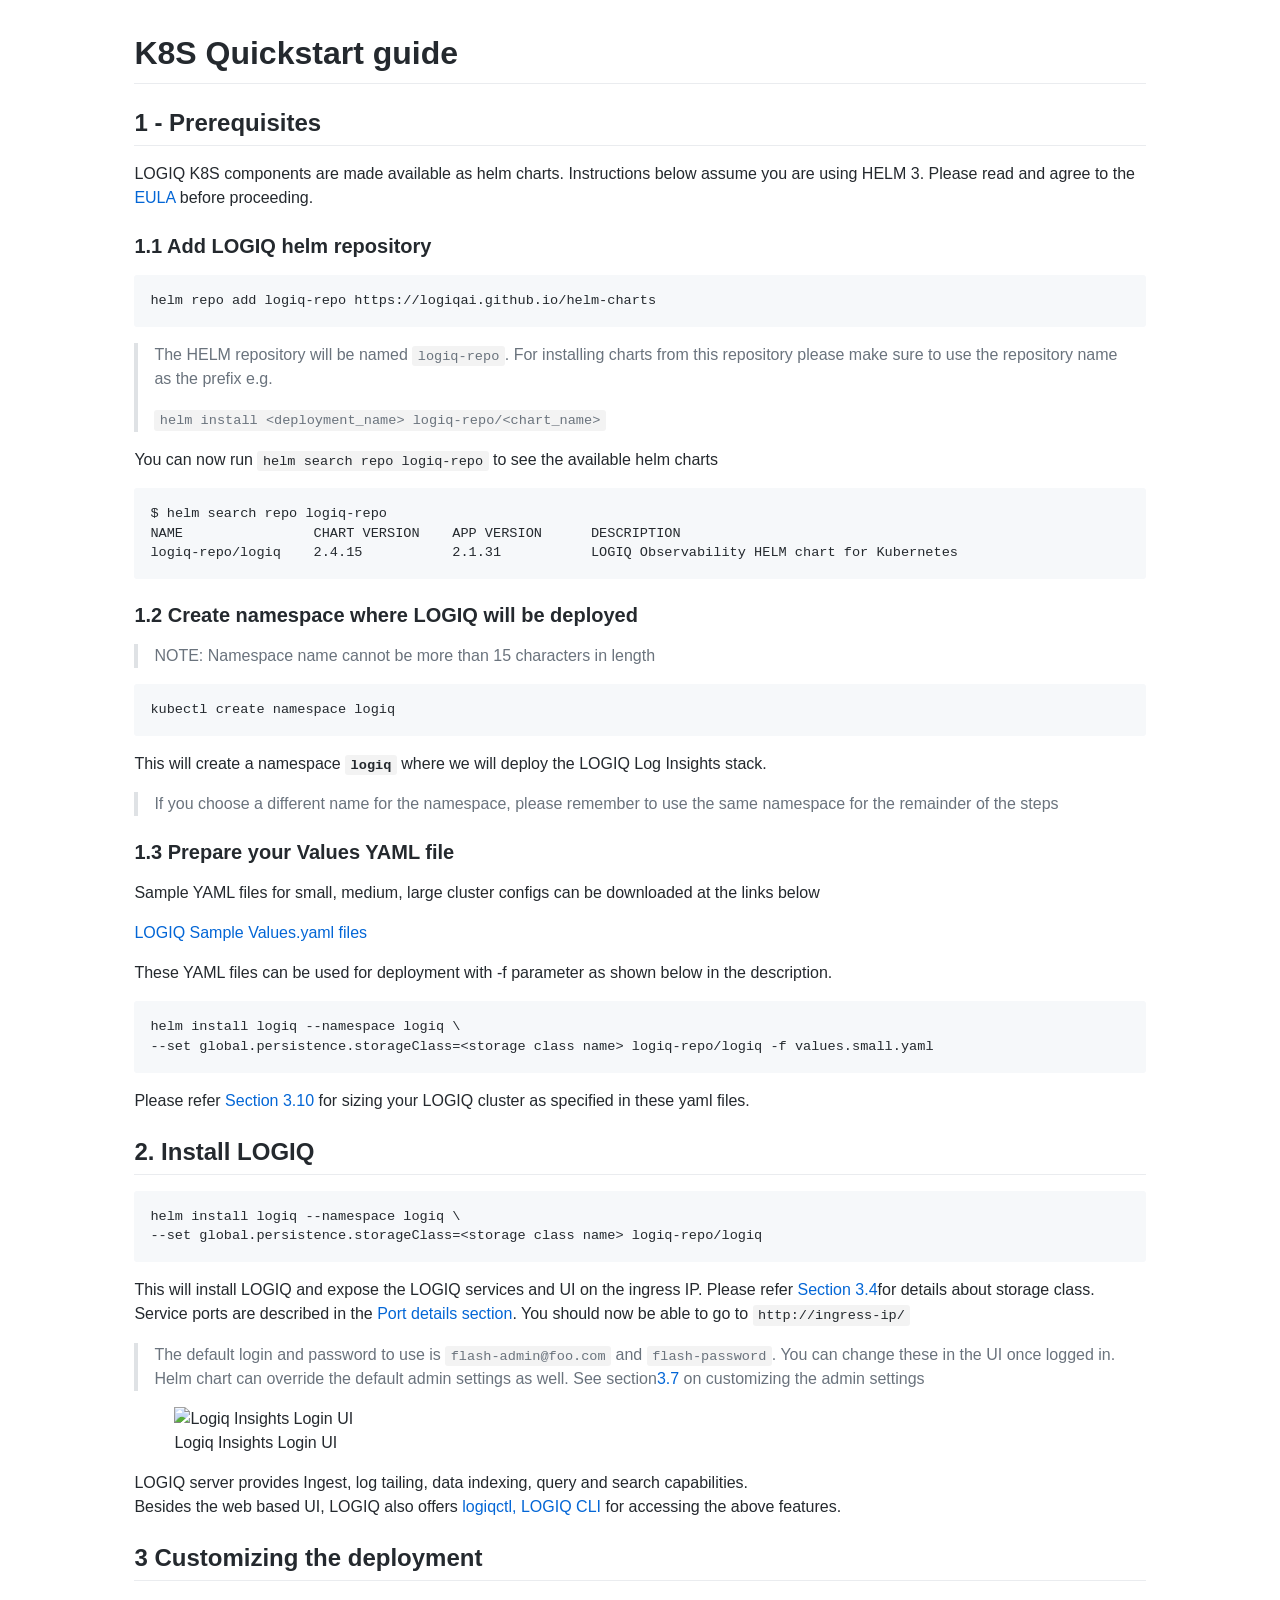
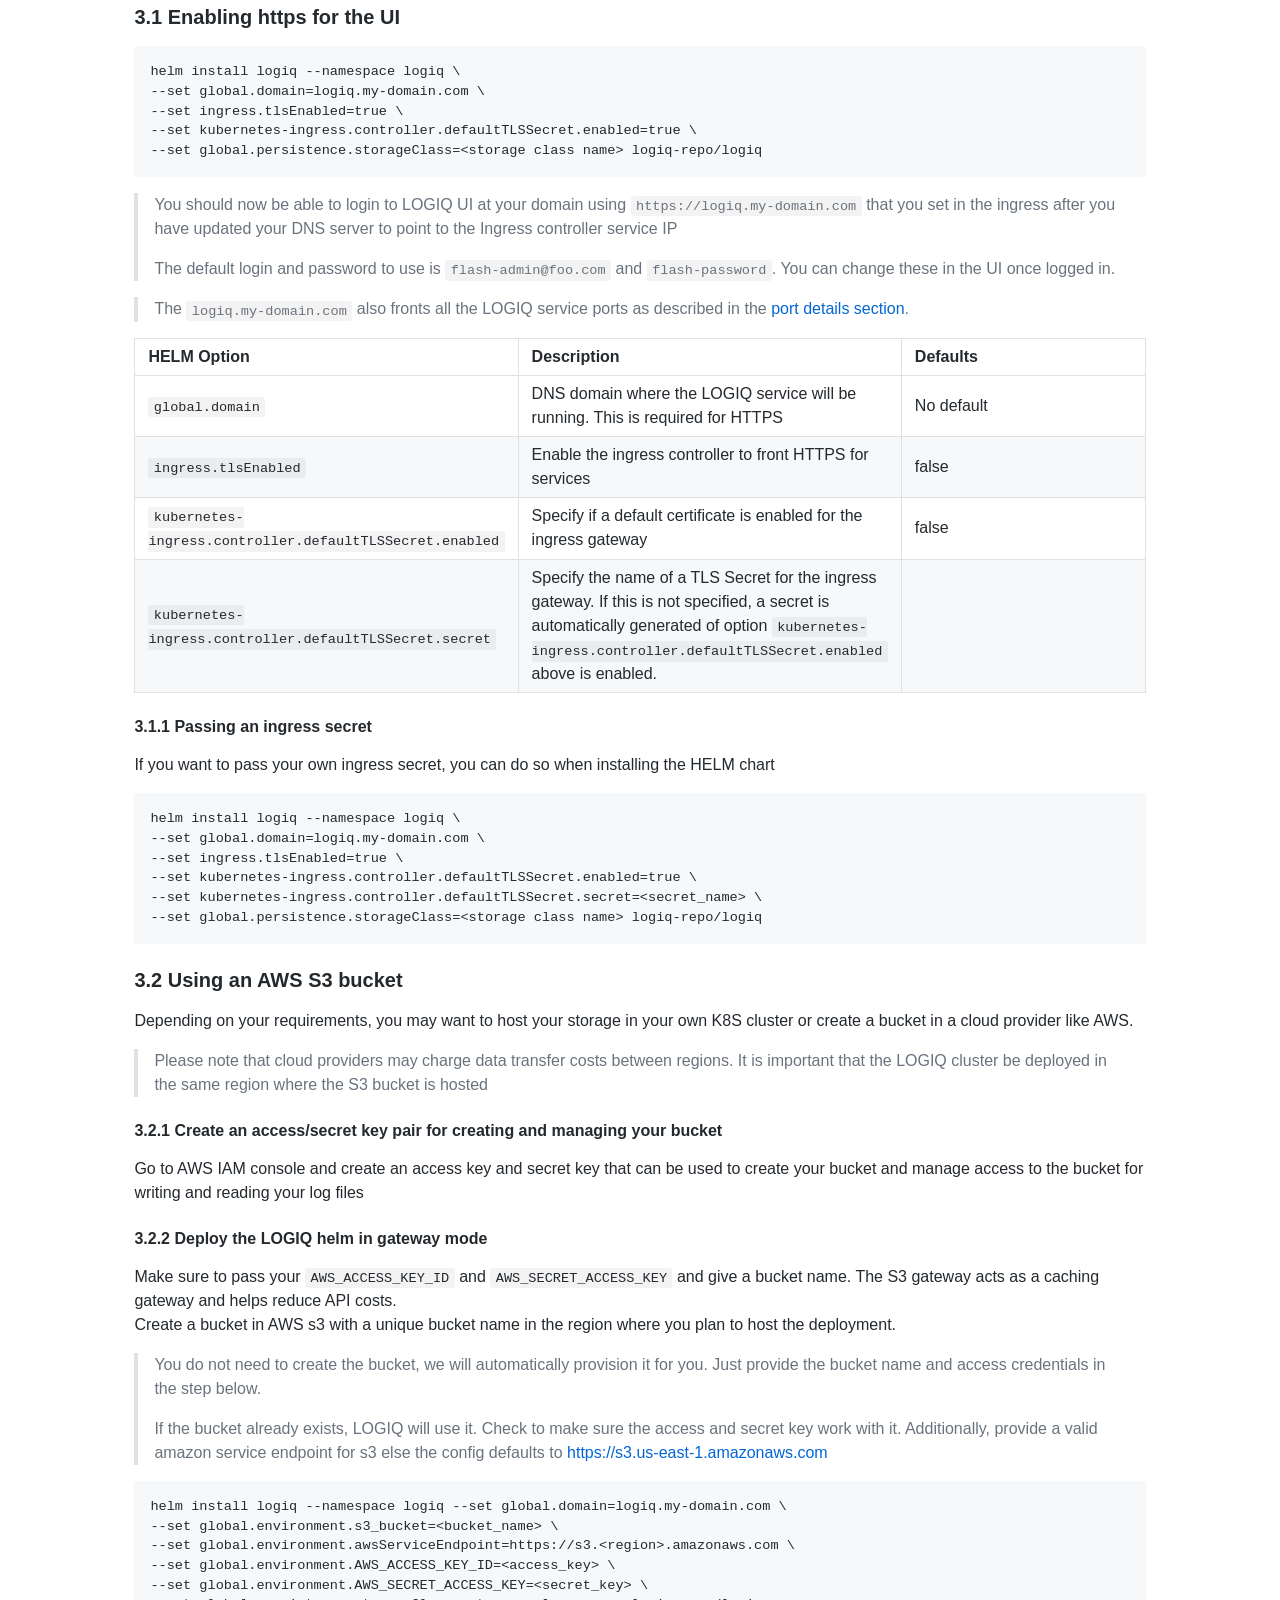
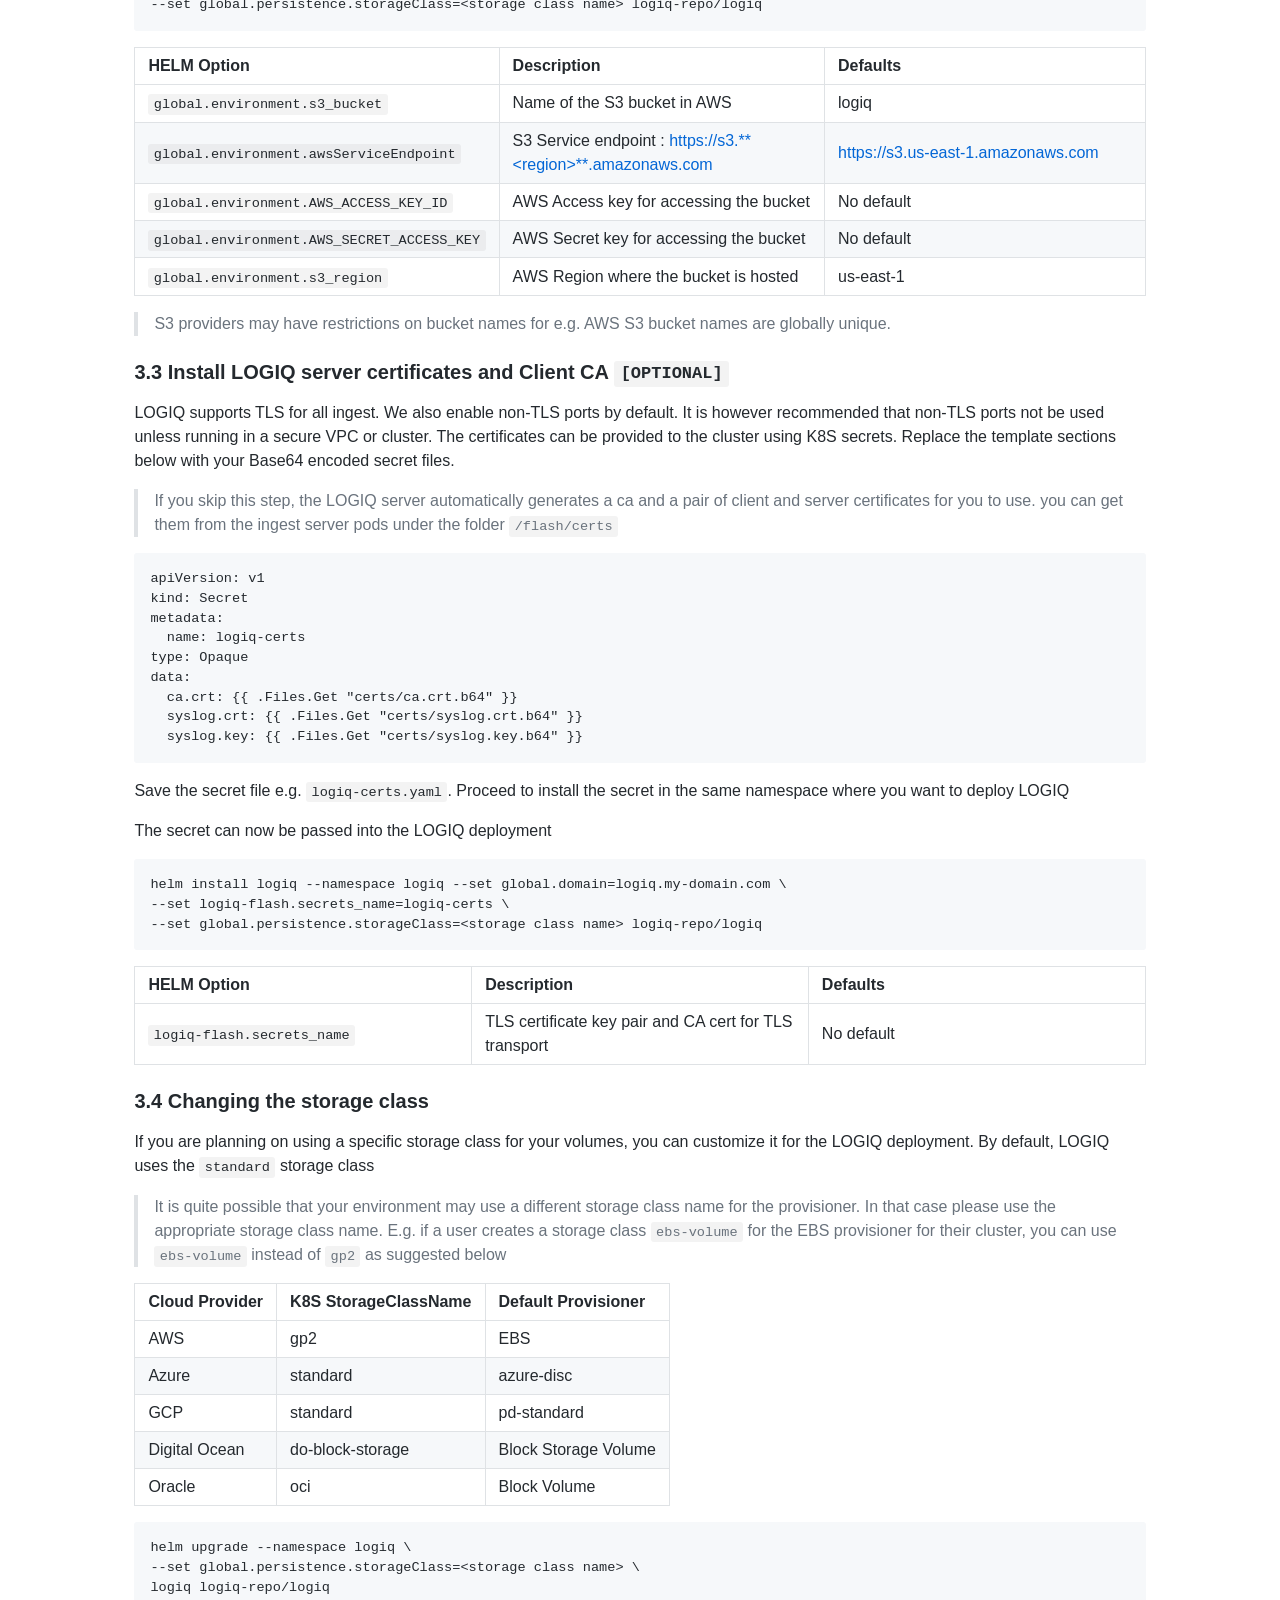
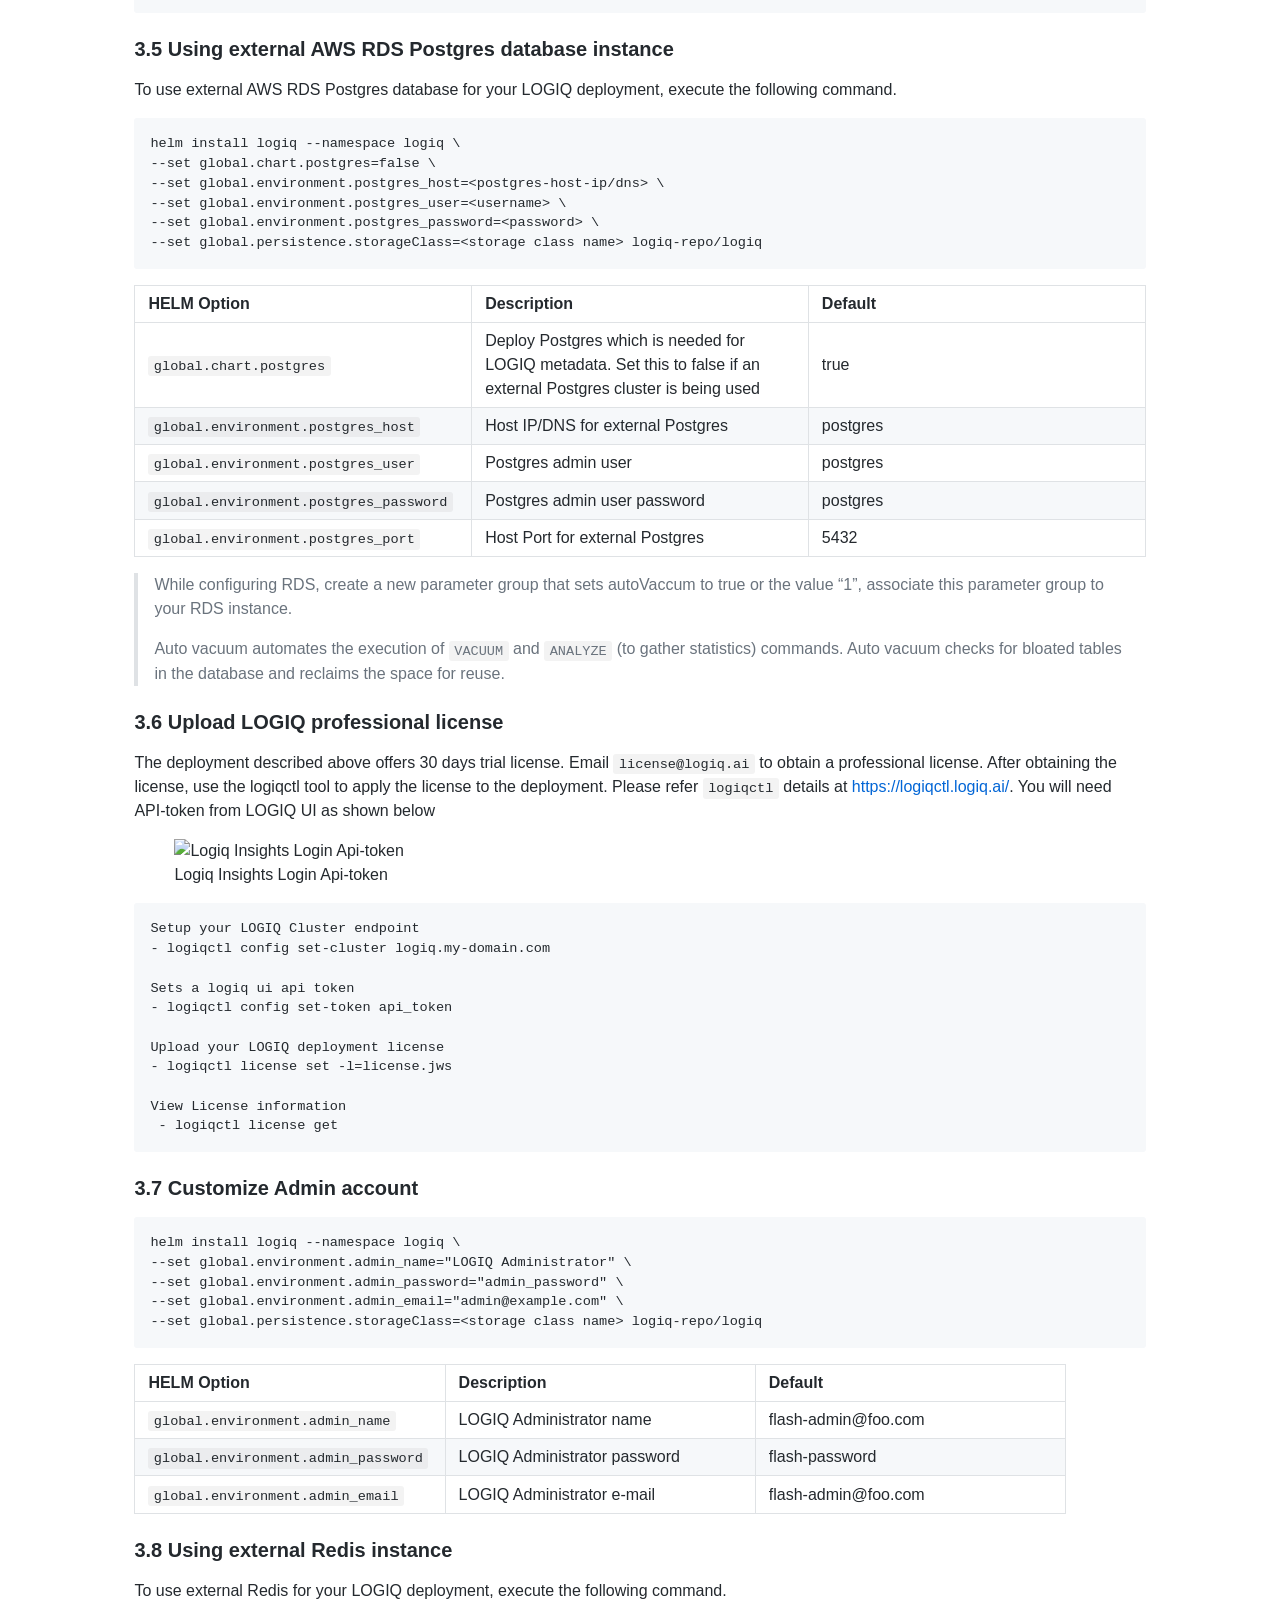
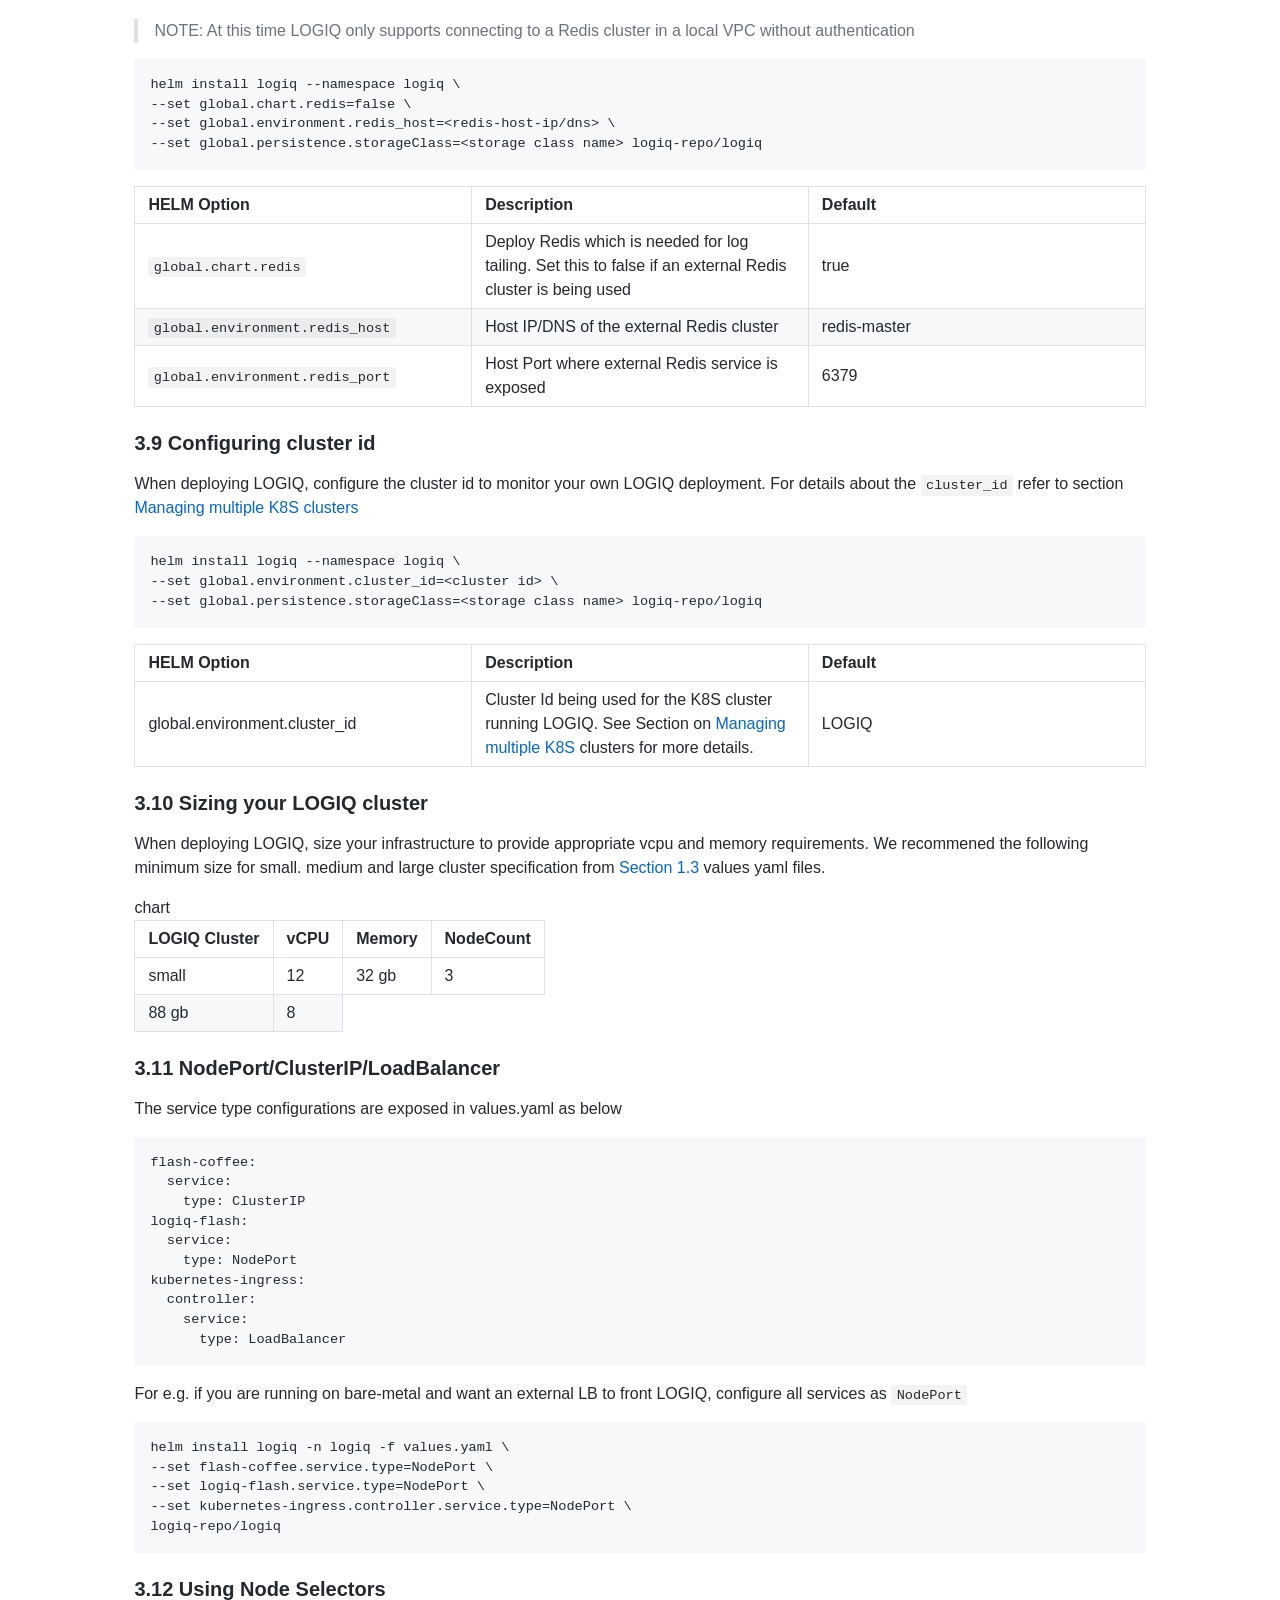
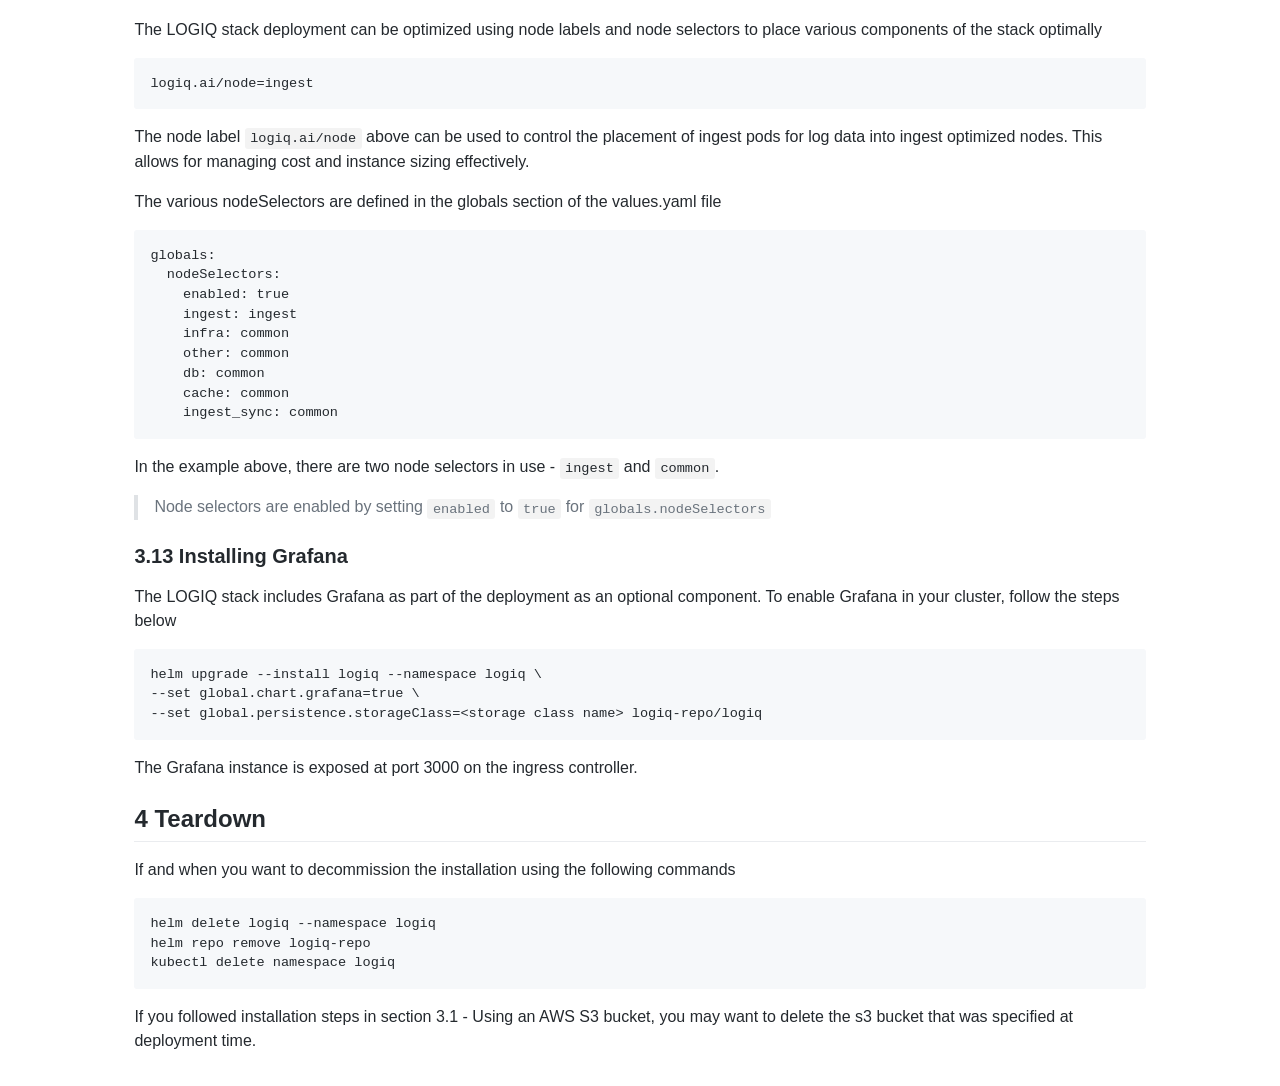
==== index.html @ 82145df8 "2.4.15" ====
<!DOCTYPE html>
<html lang="en">
<head>
    <meta charset="UTF-8">
    <meta name="viewport" content="width=device-width, initial-scale=1.0">
    <link rel="stylesheet" href="github-markdown.css">
    <title>Logiq Helm</title>
</head>
<body>
<div class="markdown-body">
<h1 id="k8s-quickstart-guide">K8S Quickstart guide</h1>
<h2 id="prerequisites">1 - Prerequisites</h2>
<p>LOGIQ K8S components are made available as helm charts. Instructions below assume you are using HELM 3. Please read and agree to the <a href="https://docs.logiq.ai/eula/eula">EULA</a> before proceeding.</p>
<h3 id="add-logiq-helm-repository">1.1 Add LOGIQ helm repository</h3>
<div class="sourceCode" id="cb1"><pre class="sourceCode bash"><code class="sourceCode bash"><span id="cb1-1"><a href="#cb1-1" aria-hidden="true"></a><span class="ex">helm</span> repo add logiq-repo https://logiqai.github.io/helm-charts</span></code></pre></div>
<blockquote>
<p>The HELM repository will be named <code>logiq-repo</code>. For installing charts from this repository please make sure to use the repository name as the prefix e.g.</p>
<p><code>helm install &lt;deployment_name&gt; logiq-repo/&lt;chart_name&gt;</code></p>
</blockquote>
<p>You can now run <code>helm search repo logiq-repo</code> to see the available helm charts</p>
<div class="sourceCode" id="cb2"><pre class="sourceCode bash"><code class="sourceCode bash"><span id="cb2-1"><a href="#cb2-1" aria-hidden="true"></a>$ <span class="ex">helm</span> search repo logiq-repo</span>
<span id="cb2-2"><a href="#cb2-2" aria-hidden="true"></a><span class="ex">NAME</span>                CHART VERSION    APP VERSION      DESCRIPTION</span>
<span id="cb2-3"><a href="#cb2-3" aria-hidden="true"></a><span class="ex">logiq-repo/logiq</span>    2.4.15           2.1.31           LOGIQ Observability HELM chart for Kubernetes</span></code></pre></div>
<h3 id="create-namespace-where-logiq-will-be-deployed">1.2 Create namespace where LOGIQ will be deployed</h3>
<blockquote>
<p>NOTE: Namespace name cannot be more than 15 characters in length</p>
</blockquote>
<div class="sourceCode" id="cb3"><pre class="sourceCode bash"><code class="sourceCode bash"><span id="cb3-1"><a href="#cb3-1" aria-hidden="true"></a><span class="ex">kubectl</span> create namespace logiq</span></code></pre></div>
<p>This will create a namespace <strong><code>logiq</code></strong> where we will deploy the LOGIQ Log Insights stack.</p>
<blockquote>
<p>If you choose a different name for the namespace, please remember to use the same namespace for the remainder of the steps</p>
</blockquote>
<h3 id="prepare-your-values-yaml-file">1.3 Prepare your Values YAML file</h3>
<p>Sample YAML files for small, medium, large cluster configs can be downloaded at the links below</p>
<p><a href="https://docs.logiq.ai/logiq-server/k8s-quickstart-guide#1-3-prepare-your-values-yaml-file">LOGIQ Sample Values.yaml files</a></p>
<p>These YAML files can be used for deployment with -f parameter as shown below in the description.</p>
<div class="sourceCode" id="cb4"><pre class="sourceCode bash"><code class="sourceCode bash"><span id="cb4-1"><a href="#cb4-1" aria-hidden="true"></a><span class="ex">helm</span> install logiq --namespace logiq <span class="kw">\</span></span>
<span id="cb4-2"><a href="#cb4-2" aria-hidden="true"></a><span class="ex">--set</span> global.persistence.storageClass=<span class="op">&lt;</span>storage class name<span class="op">&gt;</span> logiq-repo/logiq -f values.small.yaml</span></code></pre></div>
<p>Please refer <a href="k8s-quickstart-guide.md#3-10-sizing-your-LOGIQ-cluster">Section 3.10</a> for sizing your LOGIQ cluster as specified in these yaml files.</p>
<h2 id="install-logiq">2. Install LOGIQ</h2>
<div class="sourceCode" id="cb5"><pre class="sourceCode bash"><code class="sourceCode bash"><span id="cb5-1"><a href="#cb5-1" aria-hidden="true"></a><span class="ex">helm</span> install logiq --namespace logiq <span class="kw">\</span></span>
<span id="cb5-2"><a href="#cb5-2" aria-hidden="true"></a><span class="ex">--set</span> global.persistence.storageClass=<span class="op">&lt;</span>storage class name<span class="op">&gt;</span> logiq-repo/logiq</span></code></pre></div>
<p>This will install LOGIQ and expose the LOGIQ services and UI on the ingress IP. Please refer <a href="k8s-quickstart-guide.md#3-4-changing-the-storage-class">Section 3.4</a>for details about storage class. Service ports are described in the <a href="https://docs.logiq.ai/logiq-server/quickstart-guide#ports">Port details section</a>. You should now be able to go to <code>http://ingress-ip/</code></p>
<blockquote>
<p>The default login and password to use is <code>flash-admin@foo.com</code> and <code>flash-password</code>. You can change these in the UI once logged in. Helm chart can override the default admin settings as well. See section<a href="k8s-quickstart-guide.md#3-7-customize-admin-account">3.7</a> on customizing the admin settings</p>
</blockquote>
<figure>
<img src="https://github.com/logiqai/docs/raw/master/.gitbook/assets/screen-shot-2020-03-24-at-3.42.55-pm.png" alt="Logiq Insights Login UI" /><figcaption aria-hidden="true">Logiq Insights Login UI</figcaption>
</figure>
<p>LOGIQ server provides Ingest, log tailing, data indexing, query and search capabilities.<br />
Besides the web based UI, LOGIQ also offers <a href="https://docs.logiq.ai/logiq-cli">logiqctl, LOGIQ CLI</a> for accessing the above features.</p>
<h2 id="customizing-the-deployment">3 Customizing the deployment</h2>
<h3 id="enabling-https-for-the-ui">3.1 Enabling https for the UI</h3>
<div class="sourceCode" id="cb6"><pre class="sourceCode bash"><code class="sourceCode bash"><span id="cb6-1"><a href="#cb6-1" aria-hidden="true"></a><span class="ex">helm</span> install logiq --namespace logiq <span class="kw">\</span></span>
<span id="cb6-2"><a href="#cb6-2" aria-hidden="true"></a><span class="ex">--set</span> global.domain=logiq.my-domain.com <span class="kw">\</span></span>
<span id="cb6-3"><a href="#cb6-3" aria-hidden="true"></a><span class="ex">--set</span> ingress.tlsEnabled=true <span class="kw">\</span></span>
<span id="cb6-4"><a href="#cb6-4" aria-hidden="true"></a><span class="ex">--set</span> kubernetes-ingress.controller.defaultTLSSecret.enabled=true <span class="kw">\</span></span>
<span id="cb6-5"><a href="#cb6-5" aria-hidden="true"></a><span class="ex">--set</span> global.persistence.storageClass=<span class="op">&lt;</span>storage class name<span class="op">&gt;</span> logiq-repo/logiq</span></code></pre></div>
<blockquote>
<p>You should now be able to login to LOGIQ UI at your domain using <code>https://logiq.my-domain.com</code> that you set in the ingress after you have updated your DNS server to point to the Ingress controller service IP</p>
<p>The default login and password to use is <code>flash-admin@foo.com</code> and <code>flash-password</code>. You can change these in the UI once logged in.</p>
</blockquote>
<blockquote>
<p>The <code>logiq.my-domain.com</code> also fronts all the LOGIQ service ports as described in the <a href="quickstart-guide.md#ports">port details section</a>.</p>
</blockquote>
<table>
<colgroup>
<col style="width: 33%" />
<col style="width: 33%" />
<col style="width: 33%" />
</colgroup>
<thead>
<tr class="header">
<th style="text-align: left;">HELM Option</th>
<th style="text-align: left;">Description</th>
<th style="text-align: left;">Defaults</th>
</tr>
</thead>
<tbody>
<tr class="odd">
<td style="text-align: left;"><code>global.domain</code></td>
<td style="text-align: left;">DNS domain where the LOGIQ service will be running. This is required for HTTPS</td>
<td style="text-align: left;">No default</td>
</tr>
<tr class="even">
<td style="text-align: left;"><code>ingress.tlsEnabled</code></td>
<td style="text-align: left;">Enable the ingress controller to front HTTPS for services</td>
<td style="text-align: left;">false</td>
</tr>
<tr class="odd">
<td style="text-align: left;"><code>kubernetes-ingress.controller.defaultTLSSecret.enabled</code></td>
<td style="text-align: left;">Specify if a default certificate is enabled for the ingress gateway</td>
<td style="text-align: left;">false</td>
</tr>
<tr class="even">
<td style="text-align: left;"><code>kubernetes-ingress.controller.defaultTLSSecret.secret</code></td>
<td style="text-align: left;">Specify the name of a TLS Secret for the ingress gateway. If this is not specified, a secret is automatically generated of option <code>kubernetes-ingress.controller.defaultTLSSecret.enabled</code> above is enabled.</td>
<td style="text-align: left;"></td>
</tr>
</tbody>
</table>
<h4 id="passing-an-ingress-secret">3.1.1 Passing an ingress secret</h4>
<p>If you want to pass your own ingress secret, you can do so when installing the HELM chart</p>
<div class="sourceCode" id="cb7"><pre class="sourceCode bash"><code class="sourceCode bash"><span id="cb7-1"><a href="#cb7-1" aria-hidden="true"></a><span class="ex">helm</span> install logiq --namespace logiq <span class="kw">\</span></span>
<span id="cb7-2"><a href="#cb7-2" aria-hidden="true"></a><span class="ex">--set</span> global.domain=logiq.my-domain.com <span class="kw">\</span></span>
<span id="cb7-3"><a href="#cb7-3" aria-hidden="true"></a><span class="ex">--set</span> ingress.tlsEnabled=true <span class="kw">\</span></span>
<span id="cb7-4"><a href="#cb7-4" aria-hidden="true"></a><span class="ex">--set</span> kubernetes-ingress.controller.defaultTLSSecret.enabled=true <span class="kw">\</span></span>
<span id="cb7-5"><a href="#cb7-5" aria-hidden="true"></a><span class="ex">--set</span> kubernetes-ingress.controller.defaultTLSSecret.secret=<span class="op">&lt;</span>secret_name<span class="op">&gt;</span> <span class="kw">\</span></span>
<span id="cb7-6"><a href="#cb7-6" aria-hidden="true"></a><span class="ex">--set</span> global.persistence.storageClass=<span class="op">&lt;</span>storage class name<span class="op">&gt;</span> logiq-repo/logiq</span></code></pre></div>
<h3 id="using-an-aws-s3-bucket">3.2 Using an AWS S3 bucket</h3>
<p>Depending on your requirements, you may want to host your storage in your own K8S cluster or create a bucket in a cloud provider like AWS.</p>
<blockquote>
<p>Please note that cloud providers may charge data transfer costs between regions. It is important that the LOGIQ cluster be deployed in the same region where the S3 bucket is hosted</p>
</blockquote>
<h4 id="create-an-accesssecret-key-pair-for-creating-and-managing-your-bucket">3.2.1 Create an access/secret key pair for creating and managing your bucket <a id="3-1-1"></a></h4>
<p>Go to AWS IAM console and create an access key and secret key that can be used to create your bucket and manage access to the bucket for writing and reading your log files</p>
<h4 id="deploy-the-logiq-helm-in-gateway-mode">3.2.2 Deploy the LOGIQ helm in gateway mode</h4>
<p>Make sure to pass your <code>AWS_ACCESS_KEY_ID</code> and <code>AWS_SECRET_ACCESS_KEY</code> and give a bucket name. The S3 gateway acts as a caching gateway and helps reduce API costs.<br />
Create a bucket in AWS s3 with a unique bucket name in the region where you plan to host the deployment.</p>
<blockquote>
<p>You do not need to create the bucket, we will automatically provision it for you. Just provide the bucket name and access credentials in the step below.</p>
<p>If the bucket already exists, LOGIQ will use it. Check to make sure the access and secret key work with it. Additionally, provide a valid amazon service endpoint for s3 else the config defaults to <a href="https://s3.us-east-1.amazonaws.com">https://s3.us-east-1.amazonaws.com</a></p>
</blockquote>
<div class="sourceCode" id="cb8"><pre class="sourceCode bash"><code class="sourceCode bash"><span id="cb8-1"><a href="#cb8-1" aria-hidden="true"></a><span class="ex">helm</span> install logiq --namespace logiq --set global.domain=logiq.my-domain.com <span class="kw">\</span></span>
<span id="cb8-2"><a href="#cb8-2" aria-hidden="true"></a><span class="ex">--set</span> global.environment.s3_bucket=<span class="op">&lt;</span>bucket_name<span class="op">&gt;</span> <span class="kw">\</span></span>
<span id="cb8-3"><a href="#cb8-3" aria-hidden="true"></a><span class="ex">--set</span> global.environment.awsServiceEndpoint=https://s3.<span class="op">&lt;</span>region<span class="op">&gt;</span>.amazonaws.com <span class="kw">\</span></span>
<span id="cb8-4"><a href="#cb8-4" aria-hidden="true"></a><span class="ex">--set</span> global.environment.AWS_ACCESS_KEY_ID=<span class="op">&lt;</span>access_key<span class="op">&gt;</span> <span class="kw">\</span></span>
<span id="cb8-5"><a href="#cb8-5" aria-hidden="true"></a><span class="ex">--set</span> global.environment.AWS_SECRET_ACCESS_KEY=<span class="op">&lt;</span>secret_key<span class="op">&gt;</span> <span class="kw">\</span></span>
<span id="cb8-6"><a href="#cb8-6" aria-hidden="true"></a><span class="ex">--set</span> global.persistence.storageClass=<span class="op">&lt;</span>storage class name<span class="op">&gt;</span> logiq-repo/logiq</span></code></pre></div>
<table>
<colgroup>
<col style="width: 33%" />
<col style="width: 33%" />
<col style="width: 33%" />
</colgroup>
<thead>
<tr class="header">
<th style="text-align: left;">HELM Option</th>
<th style="text-align: left;">Description</th>
<th style="text-align: left;">Defaults</th>
</tr>
</thead>
<tbody>
<tr class="odd">
<td style="text-align: left;"><code>global.environment.s3_bucket</code></td>
<td style="text-align: left;">Name of the S3 bucket in AWS</td>
<td style="text-align: left;">logiq</td>
</tr>
<tr class="even">
<td style="text-align: left;"><code>global.environment.awsServiceEndpoint</code></td>
<td style="text-align: left;">S3 Service endpoint : <a href="https://s3.**%3Cregion%3E**.amazonaws.com">https://s3.**&lt;region&gt;**.amazonaws.com</a></td>
<td style="text-align: left;"><a href="https://s3.us-east-1.amazonaws.com">https://s3.us-east-1.amazonaws.com</a></td>
</tr>
<tr class="odd">
<td style="text-align: left;"><code>global.environment.AWS_ACCESS_KEY_ID</code></td>
<td style="text-align: left;">AWS Access key for accessing the bucket</td>
<td style="text-align: left;">No default</td>
</tr>
<tr class="even">
<td style="text-align: left;"><code>global.environment.AWS_SECRET_ACCESS_KEY</code></td>
<td style="text-align: left;">AWS Secret key for accessing the bucket</td>
<td style="text-align: left;">No default</td>
</tr>
<tr class="odd">
<td style="text-align: left;"><code>global.environment.s3_region</code></td>
<td style="text-align: left;">AWS Region where the bucket is hosted</td>
<td style="text-align: left;">us-east-1</td>
</tr>
</tbody>
</table>
<blockquote>
<p>S3 providers may have restrictions on bucket names for e.g. AWS S3 bucket names are globally unique.</p>
</blockquote>
<h3 id="install-logiq-server-certificates-and-client-ca-optional">3.3 Install LOGIQ server certificates and Client CA <code>[OPTIONAL]</code></h3>
<p>LOGIQ supports TLS for all ingest. We also enable non-TLS ports by default. It is however recommended that non-TLS ports not be used unless running in a secure VPC or cluster. The certificates can be provided to the cluster using K8S secrets. Replace the template sections below with your Base64 encoded secret files.</p>
<blockquote>
<p>If you skip this step, the LOGIQ server automatically generates a ca and a pair of client and server certificates for you to use. you can get them from the ingest server pods under the folder <code>/flash/certs</code></p>
</blockquote>
<div class="sourceCode" id="cb9"><pre class="sourceCode yaml"><code class="sourceCode yaml"><span id="cb9-1"><a href="#cb9-1" aria-hidden="true"></a><span class="fu">apiVersion</span><span class="kw">:</span><span class="at"> v1</span></span>
<span id="cb9-2"><a href="#cb9-2" aria-hidden="true"></a><span class="fu">kind</span><span class="kw">:</span><span class="at"> Secret</span></span>
<span id="cb9-3"><a href="#cb9-3" aria-hidden="true"></a><span class="fu">metadata</span><span class="kw">:</span></span>
<span id="cb9-4"><a href="#cb9-4" aria-hidden="true"></a><span class="at">  </span><span class="fu">name</span><span class="kw">:</span><span class="at"> logiq-certs</span></span>
<span id="cb9-5"><a href="#cb9-5" aria-hidden="true"></a><span class="fu">type</span><span class="kw">:</span><span class="at"> Opaque</span></span>
<span id="cb9-6"><a href="#cb9-6" aria-hidden="true"></a><span class="fu">data</span><span class="kw">:</span></span>
<span id="cb9-7"><a href="#cb9-7" aria-hidden="true"></a><span class="at">  </span><span class="fu">ca.crt</span><span class="kw">:</span><span class="at"> </span><span class="kw">{</span><span class="at">{ .Files.Get </span><span class="st">&quot;certs/ca.crt.b64&quot;</span><span class="at"> </span><span class="kw">}</span><span class="at">}</span></span>
<span id="cb9-8"><a href="#cb9-8" aria-hidden="true"></a><span class="at">  </span><span class="fu">syslog.crt</span><span class="kw">:</span><span class="at"> </span><span class="kw">{</span><span class="at">{ .Files.Get </span><span class="st">&quot;certs/syslog.crt.b64&quot;</span><span class="at"> </span><span class="kw">}</span><span class="at">}</span></span>
<span id="cb9-9"><a href="#cb9-9" aria-hidden="true"></a><span class="at">  </span><span class="fu">syslog.key</span><span class="kw">:</span><span class="at"> </span><span class="kw">{</span><span class="at">{ .Files.Get </span><span class="st">&quot;certs/syslog.key.b64&quot;</span><span class="at"> </span><span class="kw">}</span><span class="at">}</span></span></code></pre></div>
<p>Save the secret file e.g. <code>logiq-certs.yaml</code>. Proceed to install the secret in the same namespace where you want to deploy LOGIQ</p>
<p>The secret can now be passed into the LOGIQ deployment</p>
<div class="sourceCode" id="cb10"><pre class="sourceCode bash"><code class="sourceCode bash"><span id="cb10-1"><a href="#cb10-1" aria-hidden="true"></a><span class="ex">helm</span> install logiq --namespace logiq --set global.domain=logiq.my-domain.com <span class="kw">\</span></span>
<span id="cb10-2"><a href="#cb10-2" aria-hidden="true"></a><span class="ex">--set</span> logiq-flash.secrets_name=logiq-certs <span class="kw">\</span></span>
<span id="cb10-3"><a href="#cb10-3" aria-hidden="true"></a><span class="ex">--set</span> global.persistence.storageClass=<span class="op">&lt;</span>storage class name<span class="op">&gt;</span> logiq-repo/logiq</span></code></pre></div>
<table>
<colgroup>
<col style="width: 33%" />
<col style="width: 33%" />
<col style="width: 33%" />
</colgroup>
<thead>
<tr class="header">
<th style="text-align: left;">HELM Option</th>
<th style="text-align: left;">Description</th>
<th style="text-align: left;">Defaults</th>
</tr>
</thead>
<tbody>
<tr class="odd">
<td style="text-align: left;"><code>logiq-flash.secrets_name</code></td>
<td style="text-align: left;">TLS certificate key pair and CA cert for TLS transport</td>
<td style="text-align: left;">No default</td>
</tr>
</tbody>
</table>
<h3 id="changing-the-storage-class">3.4 Changing the storage class</h3>
<p>If you are planning on using a specific storage class for your volumes, you can customize it for the LOGIQ deployment. By default, LOGIQ uses the <code>standard</code> storage class</p>
<blockquote>
<p>It is quite possible that your environment may use a different storage class name for the provisioner. In that case please use the appropriate storage class name. E.g. if a user creates a storage class <code>ebs-volume</code> for the EBS provisioner for their cluster, you can use <code>ebs-volume</code> instead of <code>gp2</code> as suggested below</p>
</blockquote>
<table>
<thead>
<tr class="header">
<th style="text-align: left;">Cloud Provider</th>
<th style="text-align: left;">K8S StorageClassName</th>
<th style="text-align: left;">Default Provisioner</th>
</tr>
</thead>
<tbody>
<tr class="odd">
<td style="text-align: left;">AWS</td>
<td style="text-align: left;">gp2</td>
<td style="text-align: left;">EBS</td>
</tr>
<tr class="even">
<td style="text-align: left;">Azure</td>
<td style="text-align: left;">standard</td>
<td style="text-align: left;">azure-disc</td>
</tr>
<tr class="odd">
<td style="text-align: left;">GCP</td>
<td style="text-align: left;">standard</td>
<td style="text-align: left;">pd-standard</td>
</tr>
<tr class="even">
<td style="text-align: left;">Digital Ocean</td>
<td style="text-align: left;">do-block-storage</td>
<td style="text-align: left;">Block Storage Volume</td>
</tr>
<tr class="odd">
<td style="text-align: left;">Oracle</td>
<td style="text-align: left;">oci</td>
<td style="text-align: left;">Block Volume</td>
</tr>
</tbody>
</table>
<div class="sourceCode" id="cb11"><pre class="sourceCode bash"><code class="sourceCode bash"><span id="cb11-1"><a href="#cb11-1" aria-hidden="true"></a><span class="ex">helm</span> upgrade --namespace logiq <span class="kw">\</span></span>
<span id="cb11-2"><a href="#cb11-2" aria-hidden="true"></a><span class="ex">--set</span> global.persistence.storageClass=<span class="op">&lt;</span>storage class name<span class="op">&gt;</span> <span class="kw">\</span></span>
<span id="cb11-3"><a href="#cb11-3" aria-hidden="true"></a><span class="ex">logiq</span> logiq-repo/logiq</span></code></pre></div>
<h3 id="using-external-aws-rds-postgres-database-instance">3.5 Using external AWS RDS Postgres database instance</h3>
<p>To use external AWS RDS Postgres database for your LOGIQ deployment, execute the following command.</p>
<div class="sourceCode" id="cb12"><pre class="sourceCode bash"><code class="sourceCode bash"><span id="cb12-1"><a href="#cb12-1" aria-hidden="true"></a><span class="ex">helm</span> install logiq --namespace logiq <span class="kw">\</span></span>
<span id="cb12-2"><a href="#cb12-2" aria-hidden="true"></a><span class="ex">--set</span> global.chart.postgres=false <span class="kw">\</span></span>
<span id="cb12-3"><a href="#cb12-3" aria-hidden="true"></a><span class="ex">--set</span> global.environment.postgres_host=<span class="op">&lt;</span>postgres-host-ip/dns<span class="op">&gt;</span> <span class="kw">\</span></span>
<span id="cb12-4"><a href="#cb12-4" aria-hidden="true"></a><span class="ex">--set</span> global.environment.postgres_user=<span class="op">&lt;</span>username<span class="op">&gt;</span> <span class="kw">\</span></span>
<span id="cb12-5"><a href="#cb12-5" aria-hidden="true"></a><span class="ex">--set</span> global.environment.postgres_password=<span class="op">&lt;</span>password<span class="op">&gt;</span> <span class="kw">\</span></span>
<span id="cb12-6"><a href="#cb12-6" aria-hidden="true"></a><span class="ex">--set</span> global.persistence.storageClass=<span class="op">&lt;</span>storage class name<span class="op">&gt;</span> logiq-repo/logiq</span></code></pre></div>
<table>
<colgroup>
<col style="width: 33%" />
<col style="width: 33%" />
<col style="width: 33%" />
</colgroup>
<thead>
<tr class="header">
<th style="text-align: left;">HELM Option</th>
<th style="text-align: left;">Description</th>
<th style="text-align: left;">Default</th>
</tr>
</thead>
<tbody>
<tr class="odd">
<td style="text-align: left;"><code>global.chart.postgres</code></td>
<td style="text-align: left;">Deploy Postgres which is needed for LOGIQ metadata. Set this to false if an external Postgres cluster is being used</td>
<td style="text-align: left;">true</td>
</tr>
<tr class="even">
<td style="text-align: left;"><code>global.environment.postgres_host</code></td>
<td style="text-align: left;">Host IP/DNS for external Postgres</td>
<td style="text-align: left;">postgres</td>
</tr>
<tr class="odd">
<td style="text-align: left;"><code>global.environment.postgres_user</code></td>
<td style="text-align: left;">Postgres admin user</td>
<td style="text-align: left;">postgres</td>
</tr>
<tr class="even">
<td style="text-align: left;"><code>global.environment.postgres_password</code></td>
<td style="text-align: left;">Postgres admin user password</td>
<td style="text-align: left;">postgres</td>
</tr>
<tr class="odd">
<td style="text-align: left;"><code>global.environment.postgres_port</code></td>
<td style="text-align: left;">Host Port for external Postgres</td>
<td style="text-align: left;">5432</td>
</tr>
</tbody>
</table>
<blockquote>
<p>While configuring RDS, create a new parameter group that sets autoVaccum to true or the value “1”, associate this parameter group to your RDS instance.</p>
<p>Auto vacuum automates the execution of <code>VACUUM</code> and <code>ANALYZE</code> (to gather statistics) commands. Auto vacuum checks for bloated tables in the database and reclaims the space for reuse.</p>
</blockquote>
<h3 id="upload-logiq-professional-license">3.6 Upload LOGIQ professional license</h3>
<p>The deployment described above offers 30 days trial license. Email <code>license@logiq.ai</code> to obtain a professional license. After obtaining the license, use the logiqctl tool to apply the license to the deployment. Please refer <code>logiqctl</code> details at <a href="https://logiqctl.logiq.ai/">https://logiqctl.logiq.ai/</a>. You will need API-token from LOGIQ UI as shown below</p>
<figure>
<img src="https://github.com/logiqai/docs/raw/master/.gitbook/assets/Screen-Shot-2020-08-09-ALERT.png" alt="Logiq Insights Login Api-token" /><figcaption aria-hidden="true">Logiq Insights Login Api-token</figcaption>
</figure>
<div class="sourceCode" id="cb13"><pre class="sourceCode bash"><code class="sourceCode bash"><span id="cb13-1"><a href="#cb13-1" aria-hidden="true"></a><span class="ex">Setup</span> your LOGIQ Cluster endpoint</span>
<span id="cb13-2"><a href="#cb13-2" aria-hidden="true"></a><span class="ex">-</span> logiqctl config set-cluster logiq.my-domain.com</span>
<span id="cb13-3"><a href="#cb13-3" aria-hidden="true"></a></span>
<span id="cb13-4"><a href="#cb13-4" aria-hidden="true"></a><span class="ex">Sets</span> a logiq ui api token</span>
<span id="cb13-5"><a href="#cb13-5" aria-hidden="true"></a><span class="ex">-</span> logiqctl config set-token api_token</span>
<span id="cb13-6"><a href="#cb13-6" aria-hidden="true"></a></span>
<span id="cb13-7"><a href="#cb13-7" aria-hidden="true"></a><span class="ex">Upload</span> your LOGIQ deployment license</span>
<span id="cb13-8"><a href="#cb13-8" aria-hidden="true"></a><span class="ex">-</span> logiqctl license set -l=license.jws</span>
<span id="cb13-9"><a href="#cb13-9" aria-hidden="true"></a></span>
<span id="cb13-10"><a href="#cb13-10" aria-hidden="true"></a><span class="ex">View</span> License information</span>
<span id="cb13-11"><a href="#cb13-11" aria-hidden="true"></a> <span class="ex">-</span> logiqctl license get</span></code></pre></div>
<h3 id="customize-admin-account">3.7 Customize Admin account</h3>
<div class="sourceCode" id="cb14"><pre class="sourceCode bash"><code class="sourceCode bash"><span id="cb14-1"><a href="#cb14-1" aria-hidden="true"></a><span class="ex">helm</span> install logiq --namespace logiq <span class="kw">\</span></span>
<span id="cb14-2"><a href="#cb14-2" aria-hidden="true"></a><span class="ex">--set</span> global.environment.admin_name=<span class="st">&quot;LOGIQ Administrator&quot;</span> <span class="kw">\</span></span>
<span id="cb14-3"><a href="#cb14-3" aria-hidden="true"></a><span class="ex">--set</span> global.environment.admin_password=<span class="st">&quot;admin_password&quot;</span> <span class="kw">\</span></span>
<span id="cb14-4"><a href="#cb14-4" aria-hidden="true"></a><span class="ex">--set</span> global.environment.admin_email=<span class="st">&quot;admin@example.com&quot;</span> <span class="kw">\</span></span>
<span id="cb14-5"><a href="#cb14-5" aria-hidden="true"></a><span class="ex">--set</span> global.persistence.storageClass=<span class="op">&lt;</span>storage class name<span class="op">&gt;</span> logiq-repo/logiq</span></code></pre></div>
<table>
<colgroup>
<col style="width: 33%" />
<col style="width: 33%" />
<col style="width: 33%" />
</colgroup>
<thead>
<tr class="header">
<th style="text-align: left;">HELM Option</th>
<th style="text-align: left;">Description</th>
<th style="text-align: left;">Default</th>
</tr>
</thead>
<tbody>
<tr class="odd">
<td style="text-align: left;"><code>global.environment.admin_name</code></td>
<td style="text-align: left;">LOGIQ Administrator name</td>
<td style="text-align: left;">flash-admin@foo.com</td>
</tr>
<tr class="even">
<td style="text-align: left;"><code>global.environment.admin_password</code></td>
<td style="text-align: left;">LOGIQ Administrator password</td>
<td style="text-align: left;">flash-password</td>
</tr>
<tr class="odd">
<td style="text-align: left;"><code>global.environment.admin_email</code></td>
<td style="text-align: left;">LOGIQ Administrator e-mail</td>
<td style="text-align: left;">flash-admin@foo.com</td>
</tr>
</tbody>
</table>
<h3 id="using-external-redis-instance">3.8 Using external Redis instance</h3>
<p>To use external Redis for your LOGIQ deployment, execute the following command.</p>
<blockquote>
<p>NOTE: At this time LOGIQ only supports connecting to a Redis cluster in a local VPC without authentication</p>
</blockquote>
<div class="sourceCode" id="cb15"><pre class="sourceCode bash"><code class="sourceCode bash"><span id="cb15-1"><a href="#cb15-1" aria-hidden="true"></a><span class="ex">helm</span> install logiq --namespace logiq <span class="kw">\</span></span>
<span id="cb15-2"><a href="#cb15-2" aria-hidden="true"></a><span class="ex">--set</span> global.chart.redis=false <span class="kw">\</span></span>
<span id="cb15-3"><a href="#cb15-3" aria-hidden="true"></a><span class="ex">--set</span> global.environment.redis_host=<span class="op">&lt;</span>redis-host-ip/dns<span class="op">&gt;</span> <span class="kw">\</span></span>
<span id="cb15-4"><a href="#cb15-4" aria-hidden="true"></a><span class="ex">--set</span> global.persistence.storageClass=<span class="op">&lt;</span>storage class name<span class="op">&gt;</span> logiq-repo/logiq</span></code></pre></div>
<table>
<colgroup>
<col style="width: 33%" />
<col style="width: 33%" />
<col style="width: 33%" />
</colgroup>
<thead>
<tr class="header">
<th style="text-align: left;">HELM Option</th>
<th style="text-align: left;">Description</th>
<th style="text-align: left;">Default</th>
</tr>
</thead>
<tbody>
<tr class="odd">
<td style="text-align: left;"><code>global.chart.redis</code></td>
<td style="text-align: left;">Deploy Redis which is needed for log tailing. Set this to false if an external Redis cluster is being used</td>
<td style="text-align: left;">true</td>
</tr>
<tr class="even">
<td style="text-align: left;"><code>global.environment.redis_host</code></td>
<td style="text-align: left;">Host IP/DNS of the external Redis cluster</td>
<td style="text-align: left;">redis-master</td>
</tr>
<tr class="odd">
<td style="text-align: left;"><code>global.environment.redis_port</code></td>
<td style="text-align: left;">Host Port where external Redis service is exposed</td>
<td style="text-align: left;">6379</td>
</tr>
</tbody>
</table>
<h3 id="configuring-cluster-id">3.9 Configuring cluster id</h3>
<p>When deploying LOGIQ, configure the cluster id to monitor your own LOGIQ deployment. For details about the <code>cluster_id</code> refer to section <a href="agentless.md#managing-multiple-k-8-s-clusters-in-a-single-logiq-instance">Managing multiple K8S clusters</a></p>
<div class="sourceCode" id="cb16"><pre class="sourceCode bash"><code class="sourceCode bash"><span id="cb16-1"><a href="#cb16-1" aria-hidden="true"></a><span class="ex">helm</span> install logiq --namespace logiq <span class="kw">\</span></span>
<span id="cb16-2"><a href="#cb16-2" aria-hidden="true"></a><span class="ex">--set</span> global.environment.cluster_id=<span class="op">&lt;</span>cluster id<span class="op">&gt;</span> <span class="kw">\</span></span>
<span id="cb16-3"><a href="#cb16-3" aria-hidden="true"></a><span class="ex">--set</span> global.persistence.storageClass=<span class="op">&lt;</span>storage class name<span class="op">&gt;</span> logiq-repo/logiq</span></code></pre></div>
<table>
<colgroup>
<col style="width: 33%" />
<col style="width: 33%" />
<col style="width: 33%" />
</colgroup>
<thead>
<tr class="header">
<th style="text-align: left;">HELM Option</th>
<th style="text-align: left;">Description</th>
<th style="text-align: left;">Default</th>
</tr>
</thead>
<tbody>
<tr class="odd">
<td style="text-align: left;">global.environment.cluster_id</td>
<td style="text-align: left;">Cluster Id being used for the K8S cluster running LOGIQ. See Section on <a href="agentless.md#managing-multiple-k-8-s-clusters-in-a-single-logiq-instance">Managing multiple K8S</a> clusters for more details.</td>
<td style="text-align: left;">LOGIQ</td>
</tr>
</tbody>
</table>
<h3 id="sizing-your-logiq-cluster">3.10 Sizing your LOGIQ cluster</h3>
<p>When deploying LOGIQ, size your infrastructure to provide appropriate vcpu and memory requirements. We recommened the following minimum size for small. medium and large cluster specification from <a href="k8s-quickstart-guide.md#1-3-prepare-your-values-YAML-file">Section 1.3</a> values yaml files.</p>
<table>
<thead>
<tr class="header">
<th style="text-align: left;">LOGIQ Cluster</th>
<th style="text-align: left;">vCPU</th>
<th style="text-align: left;">Memory</th>
<th style="text-align: left;">NodeCount</th>
</tr>
</thead>
<tbody>
<tr class="odd">
<td style="text-align: left;">small</td>
<td style="text-align: left;">12</td>
<td style="text-align: left;">32 gb</td>
<td style="text-align: left;">3</td>
</tr>chart
<td style="text-align: left;">88 gb</td>
<td style="text-align: left;">8</td>
</tr>
</tbody>
</table>
<h3 id="nodeportclusteriploadbalancer">3.11 NodePort/ClusterIP/LoadBalancer</h3>
<p>The service type configurations are exposed in values.yaml as below</p>
<div class="sourceCode" id="cb17"><pre class="sourceCode bash"><code class="sourceCode bash"><span id="cb17-1"><a href="#cb17-1" aria-hidden="true"></a><span class="ex">flash-coffee</span>:</span>
<span id="cb17-2"><a href="#cb17-2" aria-hidden="true"></a>  <span class="ex">service</span>:</span>
<span id="cb17-3"><a href="#cb17-3" aria-hidden="true"></a>    <span class="ex">type</span>: ClusterIP</span>
<span id="cb17-4"><a href="#cb17-4" aria-hidden="true"></a><span class="ex">logiq-flash</span>:</span>
<span id="cb17-5"><a href="#cb17-5" aria-hidden="true"></a>  <span class="ex">service</span>:</span>
<span id="cb17-6"><a href="#cb17-6" aria-hidden="true"></a>    <span class="ex">type</span>: NodePort</span>
<span id="cb17-7"><a href="#cb17-7" aria-hidden="true"></a><span class="ex">kubernetes-ingress</span>:</span>
<span id="cb17-8"><a href="#cb17-8" aria-hidden="true"></a>  <span class="ex">controller</span>:</span>
<span id="cb17-9"><a href="#cb17-9" aria-hidden="true"></a>    <span class="ex">service</span>:</span>
<span id="cb17-10"><a href="#cb17-10" aria-hidden="true"></a>      <span class="ex">type</span>: LoadBalancer</span></code></pre></div>
<p>For e.g. if you are running on bare-metal and want an external LB to front LOGIQ, configure all services as <code>NodePort</code></p>
<div class="sourceCode" id="cb18"><pre class="sourceCode bash"><code class="sourceCode bash"><span id="cb18-1"><a href="#cb18-1" aria-hidden="true"></a><span class="ex">helm</span> install logiq -n logiq -f values.yaml <span class="kw">\</span></span>
<span id="cb18-2"><a href="#cb18-2" aria-hidden="true"></a><span class="ex">--set</span> flash-coffee.service.type=NodePort <span class="kw">\</span></span>
<span id="cb18-3"><a href="#cb18-3" aria-hidden="true"></a><span class="ex">--set</span> logiq-flash.service.type=NodePort <span class="kw">\</span></span>
<span id="cb18-4"><a href="#cb18-4" aria-hidden="true"></a><span class="ex">--set</span> kubernetes-ingress.controller.service.type=NodePort <span class="kw">\</span></span>
<span id="cb18-5"><a href="#cb18-5" aria-hidden="true"></a><span class="ex">logiq-repo/logiq</span></span></code></pre></div>
<h3 id="using-node-selectors">3.12 Using Node Selectors</h3>
<p>The LOGIQ stack deployment can be optimized using node labels and node selectors to place various components of the stack optimally</p>
<div class="sourceCode" id="cb19"><pre class="sourceCode bash"><code class="sourceCode bash"><span id="cb19-1"><a href="#cb19-1" aria-hidden="true"></a><span class="ex">logiq.ai</span>/<span class="va">node=</span>ingest</span></code></pre></div>
<p>The node label <code>logiq.ai/node</code> above can be used to control the placement of ingest pods for log data into ingest optimized nodes. This allows for managing cost and instance sizing effectively.</p>
<p>The various nodeSelectors are defined in the globals section of the values.yaml file</p>
<div class="sourceCode" id="cb20"><pre class="sourceCode bash"><code class="sourceCode bash"><span id="cb20-1"><a href="#cb20-1" aria-hidden="true"></a><span class="ex">globals</span>:</span>
<span id="cb20-2"><a href="#cb20-2" aria-hidden="true"></a>  <span class="ex">nodeSelectors</span>:</span>
<span id="cb20-3"><a href="#cb20-3" aria-hidden="true"></a>    <span class="ex">enabled</span>: true</span>
<span id="cb20-4"><a href="#cb20-4" aria-hidden="true"></a>    <span class="ex">ingest</span>: ingest</span>
<span id="cb20-5"><a href="#cb20-5" aria-hidden="true"></a>    <span class="ex">infra</span>: common</span>
<span id="cb20-6"><a href="#cb20-6" aria-hidden="true"></a>    <span class="ex">other</span>: common</span>
<span id="cb20-7"><a href="#cb20-7" aria-hidden="true"></a>    <span class="ex">db</span>: common</span>
<span id="cb20-8"><a href="#cb20-8" aria-hidden="true"></a>    <span class="ex">cache</span>: common</span>
<span id="cb20-9"><a href="#cb20-9" aria-hidden="true"></a>    <span class="ex">ingest_sync</span>: common</span></code></pre></div>
<p>In the example above, there are two node selectors in use - <code>ingest</code> and <code>common</code>.</p>
<blockquote>
<p>Node selectors are enabled by setting <code>enabled</code> to <code>true</code> for <code>globals.nodeSelectors</code></p>
</blockquote>
<h3 id="installing-grafana">3.13 Installing Grafana</h3>
<p>The LOGIQ stack includes Grafana as part of the deployment as an optional component. To enable Grafana in your cluster, follow the steps below</p>
<div class="sourceCode" id="cb21"><pre class="sourceCode bash"><code class="sourceCode bash"><span id="cb21-1"><a href="#cb21-1" aria-hidden="true"></a><span class="ex">helm</span> upgrade --install logiq --namespace logiq <span class="kw">\</span></span>
<span id="cb21-2"><a href="#cb21-2" aria-hidden="true"></a><span class="ex">--set</span> global.chart.grafana=true <span class="dt">\ </span></span>
<span id="cb21-3"><a href="#cb21-3" aria-hidden="true"></a><span class="ex">--set</span> global.persistence.storageClass=<span class="op">&lt;</span>storage class name<span class="op">&gt;</span> logiq-repo/logiq</span></code></pre></div>
<p>The Grafana instance is exposed at port 3000 on the ingress controller.</p>
<h2 id="teardown">4 Teardown</h2>
<p>If and when you want to decommission the installation using the following commands</p>
<div class="sourceCode" id="cb22"><pre class="sourceCode bash"><code class="sourceCode bash"><span id="cb22-1"><a href="#cb22-1" aria-hidden="true"></a><span class="ex">helm</span> delete logiq --namespace logiq</span>
<span id="cb22-2"><a href="#cb22-2" aria-hidden="true"></a><span class="ex">helm</span> repo remove logiq-repo</span>
<span id="cb22-3"><a href="#cb22-3" aria-hidden="true"></a><span class="ex">kubectl</span> delete namespace logiq</span></code></pre></div>
<p>If you followed installation steps in section 3.1 - Using an AWS S3 bucket, you may want to delete the s3 bucket that was specified at deployment time.</p>
</div>

</body>
</html>
---- github-markdown.css ----
.markdown-body {
  font-family: 'Roboto', sans-serif;
  padding: 2% 10% 2% 10%;
}

.markdown-body .octicon {
  display: inline-block;
  fill: currentColor;
  vertical-align: text-bottom;
}

.markdown-body .anchor {
  float: left;
  line-height: 1;
  margin-left: -20px;
  padding-right: 4px;
}

.markdown-body .anchor:focus {
  outline: none;
}

.markdown-body h1 .octicon-link,
.markdown-body h2 .octicon-link,
.markdown-body h3 .octicon-link,
.markdown-body h4 .octicon-link,
.markdown-body h5 .octicon-link,
.markdown-body h6 .octicon-link {
  color: #1b1f23;
  vertical-align: middle;
  visibility: hidden;
}

.markdown-body h1:hover .anchor,
.markdown-body h2:hover .anchor,
.markdown-body h3:hover .anchor,
.markdown-body h4:hover .anchor,
.markdown-body h5:hover .anchor,
.markdown-body h6:hover .anchor {
  text-decoration: none;
}

.markdown-body h1:hover .anchor .octicon-link,
.markdown-body h2:hover .anchor .octicon-link,
.markdown-body h3:hover .anchor .octicon-link,
.markdown-body h4:hover .anchor .octicon-link,
.markdown-body h5:hover .anchor .octicon-link,
.markdown-body h6:hover .anchor .octicon-link {
  visibility: visible;
}

.markdown-body h1:hover .anchor .octicon-link:before,
.markdown-body h2:hover .anchor .octicon-link:before,
.markdown-body h3:hover .anchor .octicon-link:before,
.markdown-body h4:hover .anchor .octicon-link:before,
.markdown-body h5:hover .anchor .octicon-link:before,
.markdown-body h6:hover .anchor .octicon-link:before {
  width: 16px;
  height: 16px;
  content: ' ';
  display: inline-block;
  background-image: url("data:image/svg+xml,%3Csvg xmlns='http://www.w3.org/2000/svg' viewBox='0 0 16 16' version='1.1' width='16' height='16' aria-hidden='true'%3E%3Cpath fill-rule='evenodd' d='M4 9h1v1H4c-1.5 0-3-1.69-3-3.5S2.55 3 4 3h4c1.45 0 3 1.69 3 3.5 0 1.41-.91 2.72-2 3.25V8.59c.58-.45 1-1.27 1-2.09C10 5.22 8.98 4 8 4H4c-.98 0-2 1.22-2 2.5S3 9 4 9zm9-3h-1v1h1c1 0 2 1.22 2 2.5S13.98 12 13 12H9c-.98 0-2-1.22-2-2.5 0-.83.42-1.64 1-2.09V6.25c-1.09.53-2 1.84-2 3.25C6 11.31 7.55 13 9 13h4c1.45 0 3-1.69 3-3.5S14.5 6 13 6z'%3E%3C/path%3E%3C/svg%3E");
}.markdown-body {
  -ms-text-size-adjust: 100%;
  -webkit-text-size-adjust: 100%;
  line-height: 1.5;
  color: #24292e;
  font-family: -apple-system,BlinkMacSystemFont,Segoe UI,Helvetica,Arial,sans-serif,Apple Color Emoji,Segoe UI Emoji;
  font-size: 16px;
  line-height: 1.5;
  word-wrap: break-word;
}

.markdown-body details {
  display: block;
}

.markdown-body summary {
  display: list-item;
}

.markdown-body a {
  background-color: initial;
}

.markdown-body a:active,
.markdown-body a:hover {
  outline-width: 0;
}

.markdown-body strong {
  font-weight: inherit;
  font-weight: bolder;
}

.markdown-body h1 {
  font-size: 2em;
  margin: .67em 0;
}

.markdown-body img {
  border-style: none;
}

.markdown-body code,
.markdown-body kbd,
.markdown-body pre {
  font-family: monospace,monospace;
  font-size: 1em;
}

.markdown-body hr {
  box-sizing: initial;
  height: 0;
  overflow: visible;
}

.markdown-body input {
  font: inherit;
  margin: 0;
}

.markdown-body input {
  overflow: visible;
}

.markdown-body [type=checkbox] {
  box-sizing: border-box;
  padding: 0;
}

.markdown-body * {
  box-sizing: border-box;
}

.markdown-body input {
  font-family: inherit;
  font-size: inherit;
  line-height: inherit;
}

.markdown-body a {
  color: #0366d6;
  text-decoration: none;
}

.markdown-body a:hover {
  text-decoration: underline;
}

.markdown-body strong {
  font-weight: 600;
}

.markdown-body hr {
  height: 0;
  margin: 15px 0;
  overflow: hidden;
  background: transparent;
  border: 0;
  border-bottom: 1px solid #dfe2e5;
}

.markdown-body hr:after,
.markdown-body hr:before {
  display: table;
  content: "";
}

.markdown-body hr:after {
  clear: both;
}

.markdown-body table {
  border-spacing: 0;
  border-collapse: collapse;
}

.markdown-body td,
.markdown-body th {
  padding: 0;
}

.markdown-body details summary {
  cursor: pointer;
}

.markdown-body kbd {
  display: inline-block;
  padding: 3px 5px;
  font: 11px SFMono-Regular,Consolas,Liberation Mono,Menlo,monospace;
  line-height: 10px;
  color: #444d56;
  vertical-align: middle;
  background-color: #fafbfc;
  border: 1px solid #d1d5da;
  border-radius: 3px;
  box-shadow: inset 0 -1px 0 #d1d5da;
}

.markdown-body h1,
.markdown-body h2,
.markdown-body h3,
.markdown-body h4,
.markdown-body h5,
.markdown-body h6 {
  margin-top: 0;
  margin-bottom: 0;
}

.markdown-body h1 {
  font-size: 32px;
}

.markdown-body h1,
.markdown-body h2 {
  font-weight: 600;
}

.markdown-body h2 {
  font-size: 24px;
}

.markdown-body h3 {
  font-size: 20px;
}

.markdown-body h3,
.markdown-body h4 {
  font-weight: 600;
}

.markdown-body h4 {
  font-size: 16px;
}

.markdown-body h5 {
  font-size: 14px;
}

.markdown-body h5,
.markdown-body h6 {
  font-weight: 600;
}

.markdown-body h6 {
  font-size: 12px;
}

.markdown-body p {
  margin-top: 0;
  margin-bottom: 10px;
}

.markdown-body blockquote {
  margin: 0;
}

.markdown-body ol,
.markdown-body ul {
  padding-left: 0;
  margin-top: 0;
  margin-bottom: 0;
}

.markdown-body ol ol,
.markdown-body ul ol {
  list-style-type: lower-roman;
}

.markdown-body ol ol ol,
.markdown-body ol ul ol,
.markdown-body ul ol ol,
.markdown-body ul ul ol {
  list-style-type: lower-alpha;
}

.markdown-body dd {
  margin-left: 0;
}

.markdown-body code,
.markdown-body pre {
  font-family: SFMono-Regular,Consolas,Liberation Mono,Menlo,monospace;
  font-size: 12px;
}

.markdown-body pre {
  margin-top: 0;
  margin-bottom: 0;
}

.markdown-body input::-webkit-inner-spin-button,
.markdown-body input::-webkit-outer-spin-button {
  margin: 0;
  -webkit-appearance: none;
  appearance: none;
}

.markdown-body :checked+.radio-label {
  position: relative;
  z-index: 1;
  border-color: #0366d6;
}

.markdown-body .border {
  border: 1px solid #e1e4e8!important;
}

.markdown-body .border-0 {
  border: 0!important;
}

.markdown-body .border-bottom {
  border-bottom: 1px solid #e1e4e8!important;
}

.markdown-body .rounded-1 {
  border-radius: 3px!important;
}

.markdown-body .bg-white {
  background-color: #fff!important;
}

.markdown-body .bg-gray-light {
  background-color: #fafbfc!important;
}

.markdown-body .text-gray-light {
  color: #6a737d!important;
}

.markdown-body .mb-0 {
  margin-bottom: 0!important;
}

.markdown-body .my-2 {
  margin-top: 8px!important;
  margin-bottom: 8px!important;
}

.markdown-body .pl-0 {
  padding-left: 0!important;
}

.markdown-body .py-0 {
  padding-top: 0!important;
  padding-bottom: 0!important;
}

.markdown-body .pl-1 {
  padding-left: 4px!important;
}

.markdown-body .pl-2 {
  padding-left: 8px!important;
}

.markdown-body .py-2 {
  padding-top: 8px!important;
  padding-bottom: 8px!important;
}

.markdown-body .pl-3,
.markdown-body .px-3 {
  padding-left: 16px!important;
}

.markdown-body .px-3 {
  padding-right: 16px!important;
}

.markdown-body .pl-4 {
  padding-left: 24px!important;
}

.markdown-body .pl-5 {
  padding-left: 32px!important;
}

.markdown-body .pl-6 {
  padding-left: 40px!important;
}

.markdown-body .f6 {
  font-size: 12px!important;
}

.markdown-body .lh-condensed {
  line-height: 1.25!important;
}

.markdown-body .text-bold {
  font-weight: 600!important;
}

.markdown-body .pl-c {
  color: #6a737d;
}

.markdown-body .pl-c1,
.markdown-body .pl-s .pl-v {
  color: #005cc5;
}

.markdown-body .pl-e,
.markdown-body .pl-en {
  color: #6f42c1;
}

.markdown-body .pl-s .pl-s1,
.markdown-body .pl-smi {
  color: #24292e;
}

.markdown-body .pl-ent {
  color: #22863a;
}

.markdown-body .pl-k {
  color: #d73a49;
}

.markdown-body .pl-pds,
.markdown-body .pl-s,
.markdown-body .pl-s .pl-pse .pl-s1,
.markdown-body .pl-sr,
.markdown-body .pl-sr .pl-cce,
.markdown-body .pl-sr .pl-sra,
.markdown-body .pl-sr .pl-sre {
  color: #032f62;
}

.markdown-body .pl-smw,
.markdown-body .pl-v {
  color: #e36209;
}

.markdown-body .pl-bu {
  color: #b31d28;
}

.markdown-body .pl-ii {
  color: #fafbfc;
  background-color: #b31d28;
}

.markdown-body .pl-c2 {
  color: #fafbfc;
  background-color: #d73a49;
}

.markdown-body .pl-c2:before {
  content: "^M";
}

.markdown-body .pl-sr .pl-cce {
  font-weight: 700;
  color: #22863a;
}

.markdown-body .pl-ml {
  color: #735c0f;
}

.markdown-body .pl-mh,
.markdown-body .pl-mh .pl-en,
.markdown-body .pl-ms {
  font-weight: 700;
  color: #005cc5;
}

.markdown-body .pl-mi {
  font-style: italic;
  color: #24292e;
}

.markdown-body .pl-mb {
  font-weight: 700;
  color: #24292e;
}

.markdown-body .pl-md {
  color: #b31d28;
  background-color: #ffeef0;
}

.markdown-body .pl-mi1 {
  color: #22863a;
  background-color: #f0fff4;
}

.markdown-body .pl-mc {
  color: #e36209;
  background-color: #ffebda;
}

.markdown-body .pl-mi2 {
  color: #f6f8fa;
  background-color: #005cc5;
}

.markdown-body .pl-mdr {
  font-weight: 700;
  color: #6f42c1;
}

.markdown-body .pl-ba {
  color: #586069;
}

.markdown-body .pl-sg {
  color: #959da5;
}

.markdown-body .pl-corl {
  text-decoration: underline;
  color: #032f62;
}

.markdown-body .mb-0 {
  margin-bottom: 0!important;
}

.markdown-body .my-2 {
  margin-bottom: 8px!important;
}

.markdown-body .my-2 {
  margin-top: 8px!important;
}

.markdown-body .pl-0 {
  padding-left: 0!important;
}

.markdown-body .py-0 {
  padding-top: 0!important;
  padding-bottom: 0!important;
}

.markdown-body .pl-1 {
  padding-left: 4px!important;
}

.markdown-body .pl-2 {
  padding-left: 8px!important;
}

.markdown-body .py-2 {
  padding-top: 8px!important;
  padding-bottom: 8px!important;
}

.markdown-body .pl-3 {
  padding-left: 16px!important;
}

.markdown-body .pl-4 {
  padding-left: 24px!important;
}

.markdown-body .pl-5 {
  padding-left: 32px!important;
}

.markdown-body .pl-6 {
  padding-left: 40px!important;
}

.markdown-body .pl-7 {
  padding-left: 48px!important;
}

.markdown-body .pl-8 {
  padding-left: 64px!important;
}

.markdown-body .pl-9 {
  padding-left: 80px!important;
}

.markdown-body .pl-10 {
  padding-left: 96px!important;
}

.markdown-body .pl-11 {
  padding-left: 112px!important;
}

.markdown-body .pl-12 {
  padding-left: 128px!important;
}

.markdown-body hr {
  border-bottom-color: #eee;
}

.markdown-body kbd {
  display: inline-block;
  padding: 3px 5px;
  font: 11px SFMono-Regular,Consolas,Liberation Mono,Menlo,monospace;
  line-height: 10px;
  color: #444d56;
  vertical-align: middle;
  background-color: #fafbfc;
  border: 1px solid #d1d5da;
  border-radius: 3px;
  box-shadow: inset 0 -1px 0 #d1d5da;
}

.markdown-body:after,
.markdown-body:before {
  display: table;
  content: "";
}

.markdown-body:after {
  clear: both;
}

.markdown-body>:first-child {
  margin-top: 0!important;
}

.markdown-body>:last-child {
  margin-bottom: 0!important;
}

.markdown-body a:not([href]) {
  color: inherit;
  text-decoration: none;
}

.markdown-body blockquote,
.markdown-body details,
.markdown-body dl,
.markdown-body ol,
.markdown-body p,
.markdown-body pre,
.markdown-body table,
.markdown-body ul {
  margin-top: 0;
  margin-bottom: 16px;
}

.markdown-body hr {
  height: .25em;
  padding: 0;
  margin: 24px 0;
  background-color: #e1e4e8;
  border: 0;
}

.markdown-body blockquote {
  padding: 0 1em;
  color: #6a737d;
  border-left: .25em solid #dfe2e5;
}

.markdown-body blockquote>:first-child {
  margin-top: 0;
}

.markdown-body blockquote>:last-child {
  margin-bottom: 0;
}

.markdown-body h1,
.markdown-body h2,
.markdown-body h3,
.markdown-body h4,
.markdown-body h5,
.markdown-body h6 {
  margin-top: 24px;
  margin-bottom: 16px;
  font-weight: 600;
  line-height: 1.25;
}

.markdown-body h1 {
  font-size: 2em;
}

.markdown-body h1,
.markdown-body h2 {
  padding-bottom: .3em;
  border-bottom: 1px solid #eaecef;
}

.markdown-body h2 {
  font-size: 1.5em;
}

.markdown-body h3 {
  font-size: 1.25em;
}

.markdown-body h4 {
  font-size: 1em;
}

.markdown-body h5 {
  font-size: .875em;
}

.markdown-body h6 {
  font-size: .85em;
  color: #6a737d;
}

.markdown-body ol,
.markdown-body ul {
  padding-left: 2em;
}

.markdown-body ol ol,
.markdown-body ol ul,
.markdown-body ul ol,
.markdown-body ul ul {
  margin-top: 0;
  margin-bottom: 0;
}

.markdown-body li {
  word-wrap: break-all;
}

.markdown-body li>p {
  margin-top: 16px;
}

.markdown-body li+li {
  margin-top: .25em;
}

.markdown-body dl {
  padding: 0;
}

.markdown-body dl dt {
  padding: 0;
  margin-top: 16px;
  font-size: 1em;
  font-style: italic;
  font-weight: 600;
}

.markdown-body dl dd {
  padding: 0 16px;
  margin-bottom: 16px;
}

.markdown-body table {
  display: block;
  width: 100%;
  overflow: auto;
}

.markdown-body table th {
  font-weight: 600;
}

.markdown-body table td,
.markdown-body table th {
  padding: 6px 13px;
  border: 1px solid #dfe2e5;
}

.markdown-body table tr {
  background-color: #fff;
  border-top: 1px solid #c6cbd1;
}

.markdown-body table tr:nth-child(2n) {
  background-color: #f6f8fa;
}

.markdown-body img {
  max-width: 100%;
  box-sizing: initial;
  background-color: #fff;
}

.markdown-body img[align=right] {
  padding-left: 20px;
}

.markdown-body img[align=left] {
  padding-right: 20px;
}

.markdown-body code {
  padding: .2em .4em;
  margin: 0;
  font-size: 85%;
  background-color: rgba(27,31,35,.05);
  border-radius: 3px;
}

.markdown-body pre {
  word-wrap: normal;
}

.markdown-body pre>code {
  padding: 0;
  margin: 0;
  font-size: 100%;
  word-break: normal;
  white-space: pre;
  background: transparent;
  border: 0;
}

.markdown-body .highlight {
  margin-bottom: 16px;
}

.markdown-body .highlight pre {
  margin-bottom: 0;
  word-break: normal;
}

.markdown-body .highlight pre,
.markdown-body pre {
  padding: 16px;
  overflow: auto;
  font-size: 85%;
  line-height: 1.45;
  background-color: #f6f8fa;
  border-radius: 3px;
}

.markdown-body pre code {
  display: inline;
  max-width: auto;
  padding: 0;
  margin: 0;
  overflow: visible;
  line-height: inherit;
  word-wrap: normal;
  background-color: initial;
  border: 0;
}

.markdown-body .commit-tease-sha {
  display: inline-block;
  font-family: SFMono-Regular,Consolas,Liberation Mono,Menlo,monospace;
  font-size: 90%;
  color: #444d56;
}

.markdown-body .full-commit .btn-outline:not(:disabled):hover {
  color: #005cc5;
  border-color: #005cc5;
}

.markdown-body .blob-wrapper {
  overflow-x: auto;
  overflow-y: hidden;
}

.markdown-body .blob-wrapper-embedded {
  max-height: 240px;
  overflow-y: auto;
}

.markdown-body .blob-num {
  width: 1%;
  min-width: 50px;
  padding-right: 10px;
  padding-left: 10px;
  font-family: SFMono-Regular,Consolas,Liberation Mono,Menlo,monospace;
  font-size: 12px;
  line-height: 20px;
  color: rgba(27,31,35,.3);
  text-align: right;
  white-space: nowrap;
  vertical-align: top;
  cursor: pointer;
  -webkit-user-select: none;
  -moz-user-select: none;
  -ms-user-select: none;
  user-select: none;
}

.markdown-body .blob-num:hover {
  color: rgba(27,31,35,.6);
}

.markdown-body .blob-num:before {
  content: attr(data-line-number);
}

.markdown-body .blob-code {
  position: relative;
  padding-right: 10px;
  padding-left: 10px;
  line-height: 20px;
  vertical-align: top;
}

.markdown-body .blob-code-inner {
  overflow: visible;
  font-family: SFMono-Regular,Consolas,Liberation Mono,Menlo,monospace;
  font-size: 12px;
  color: #24292e;
  word-wrap: normal;
  white-space: pre;
}

.markdown-body .pl-token.active,
.markdown-body .pl-token:hover {
  cursor: pointer;
  background: #ffea7f;
}

.markdown-body .tab-size[data-tab-size="1"] {
  -moz-tab-size: 1;
  tab-size: 1;
}

.markdown-body .tab-size[data-tab-size="2"] {
  -moz-tab-size: 2;
  tab-size: 2;
}

.markdown-body .tab-size[data-tab-size="3"] {
  -moz-tab-size: 3;
  tab-size: 3;
}

.markdown-body .tab-size[data-tab-size="4"] {
  -moz-tab-size: 4;
  tab-size: 4;
}

.markdown-body .tab-size[data-tab-size="5"] {
  -moz-tab-size: 5;
  tab-size: 5;
}

.markdown-body .tab-size[data-tab-size="6"] {
  -moz-tab-size: 6;
  tab-size: 6;
}

.markdown-body .tab-size[data-tab-size="7"] {
  -moz-tab-size: 7;
  tab-size: 7;
}

.markdown-body .tab-size[data-tab-size="8"] {
  -moz-tab-size: 8;
  tab-size: 8;
}

.markdown-body .tab-size[data-tab-size="9"] {
  -moz-tab-size: 9;
  tab-size: 9;
}

.markdown-body .tab-size[data-tab-size="10"] {
  -moz-tab-size: 10;
  tab-size: 10;
}

.markdown-body .tab-size[data-tab-size="11"] {
  -moz-tab-size: 11;
  tab-size: 11;
}

.markdown-body .tab-size[data-tab-size="12"] {
  -moz-tab-size: 12;
  tab-size: 12;
}

.markdown-body .task-list-item {
  list-style-type: none;
}

.markdown-body .task-list-item+.task-list-item {
  margin-top: 3px;
}

.markdown-body .task-list-item input {
  margin: 0 .2em .25em -1.6em;
  vertical-align: middle;
}
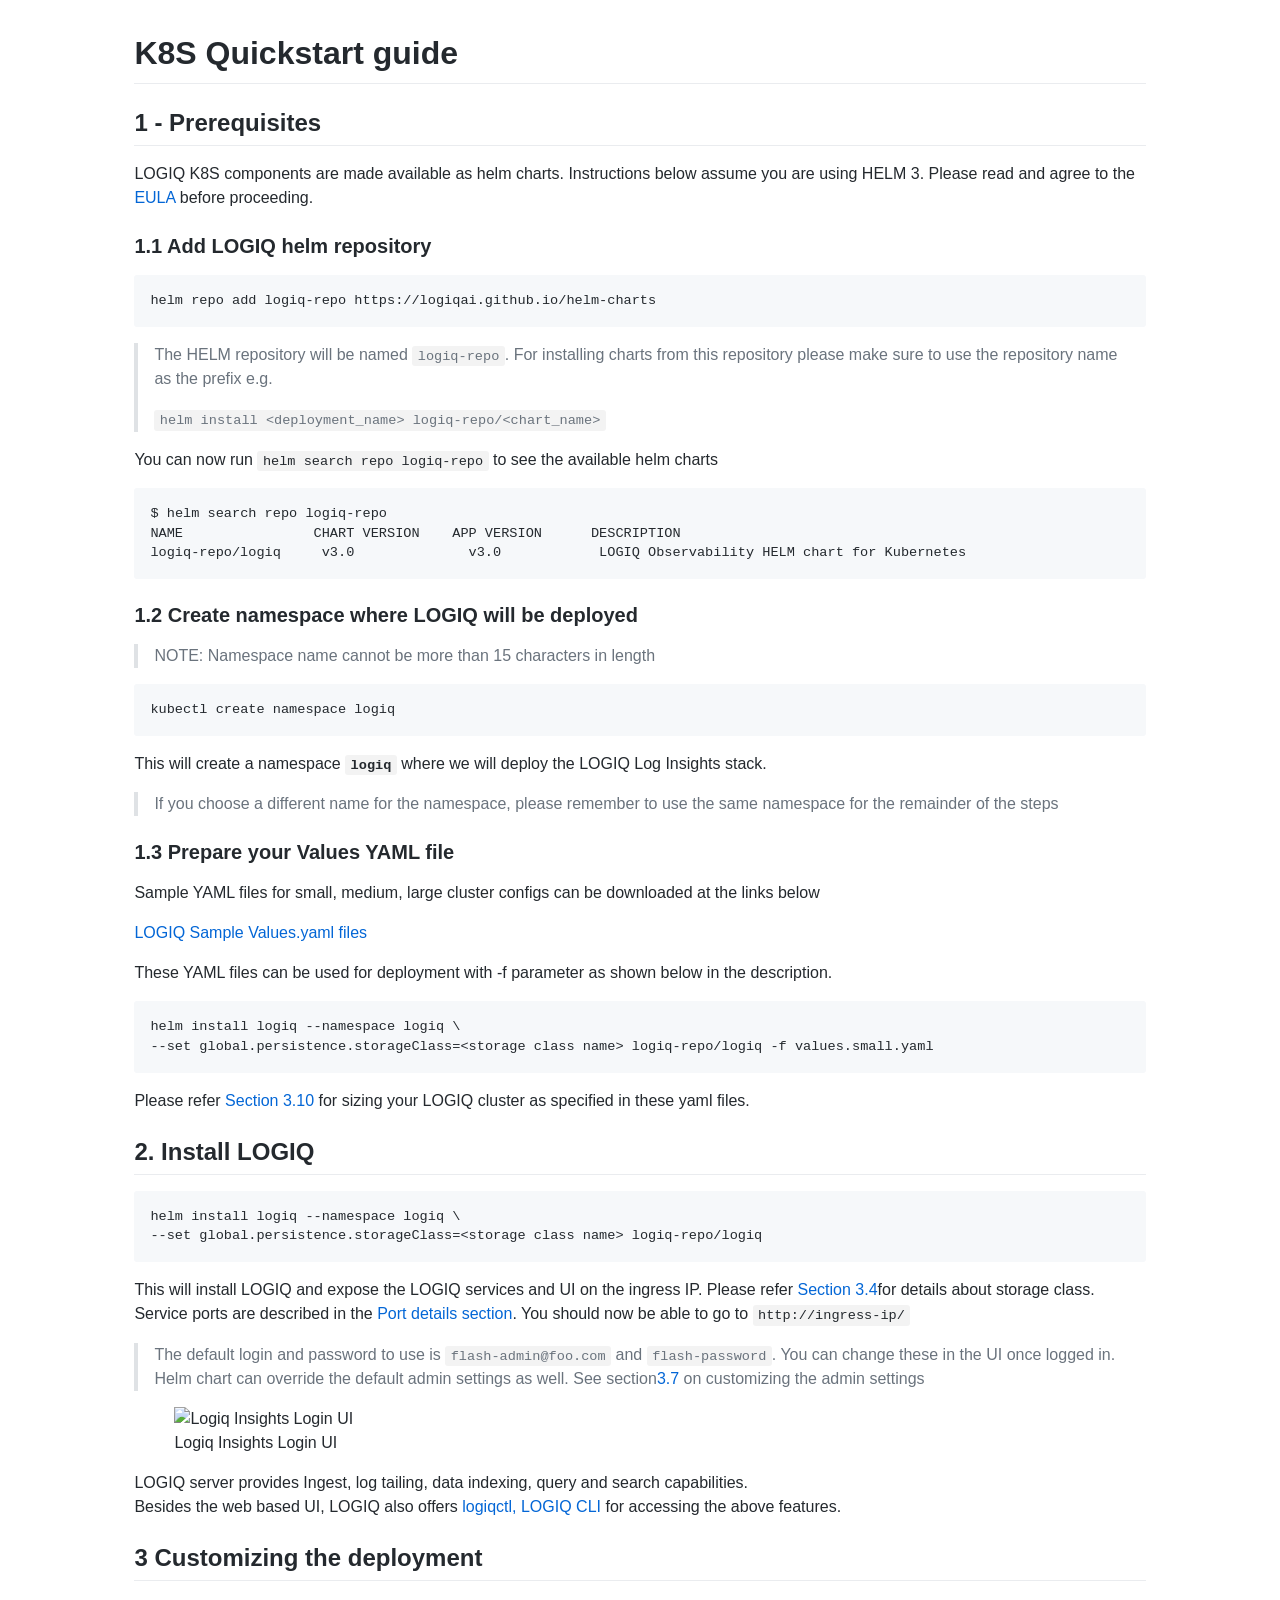
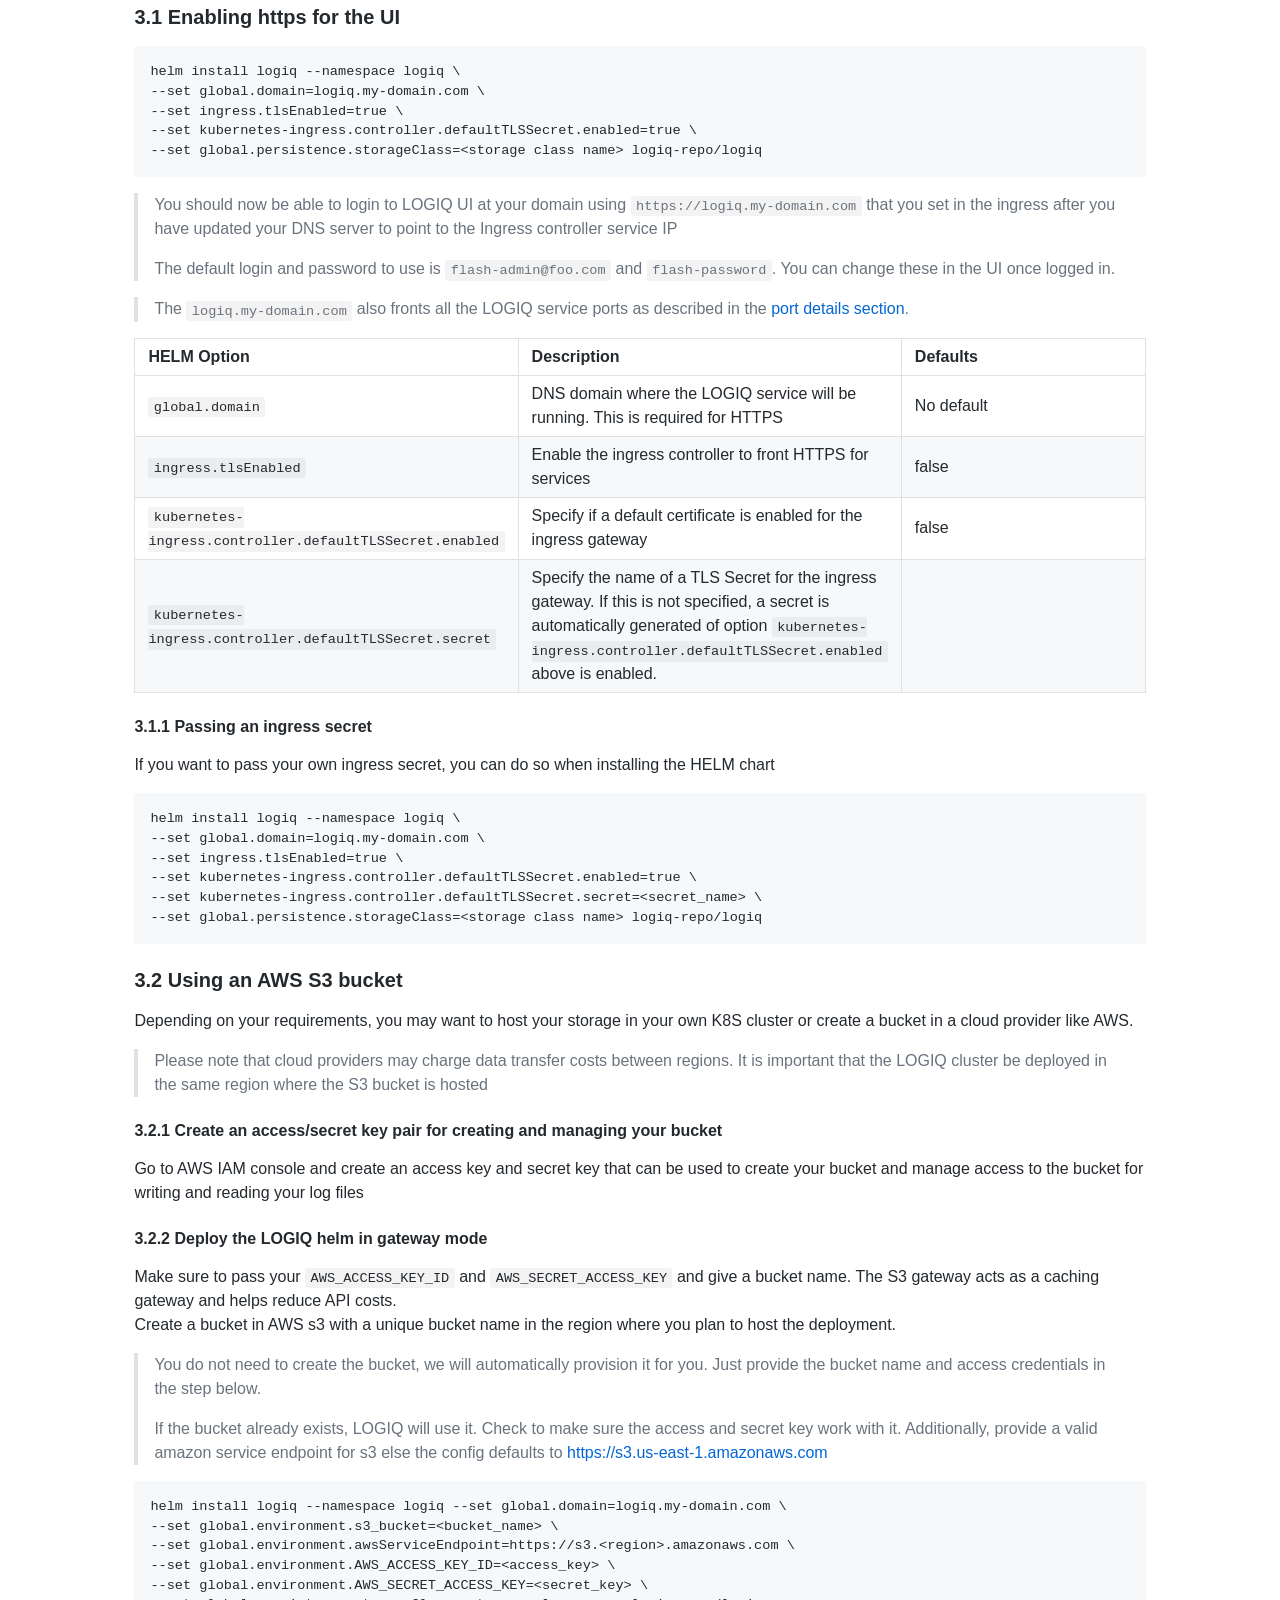
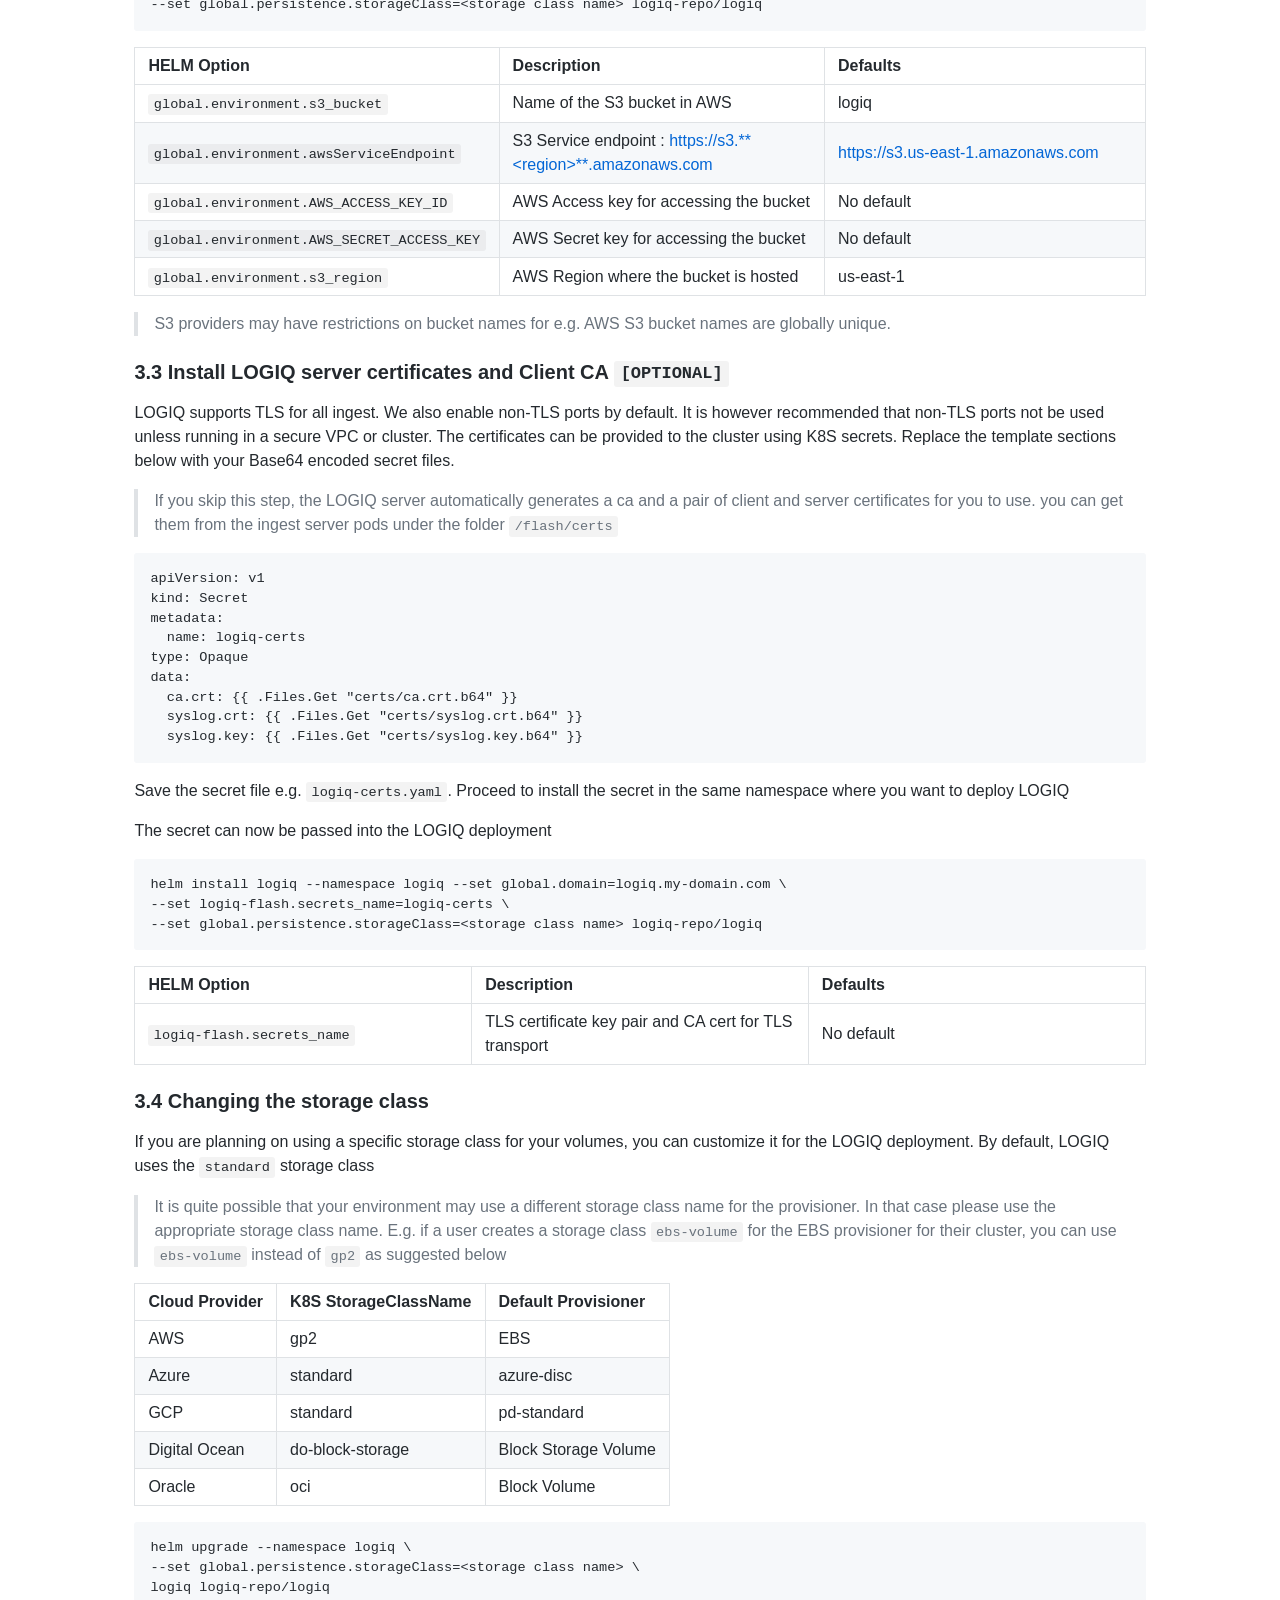
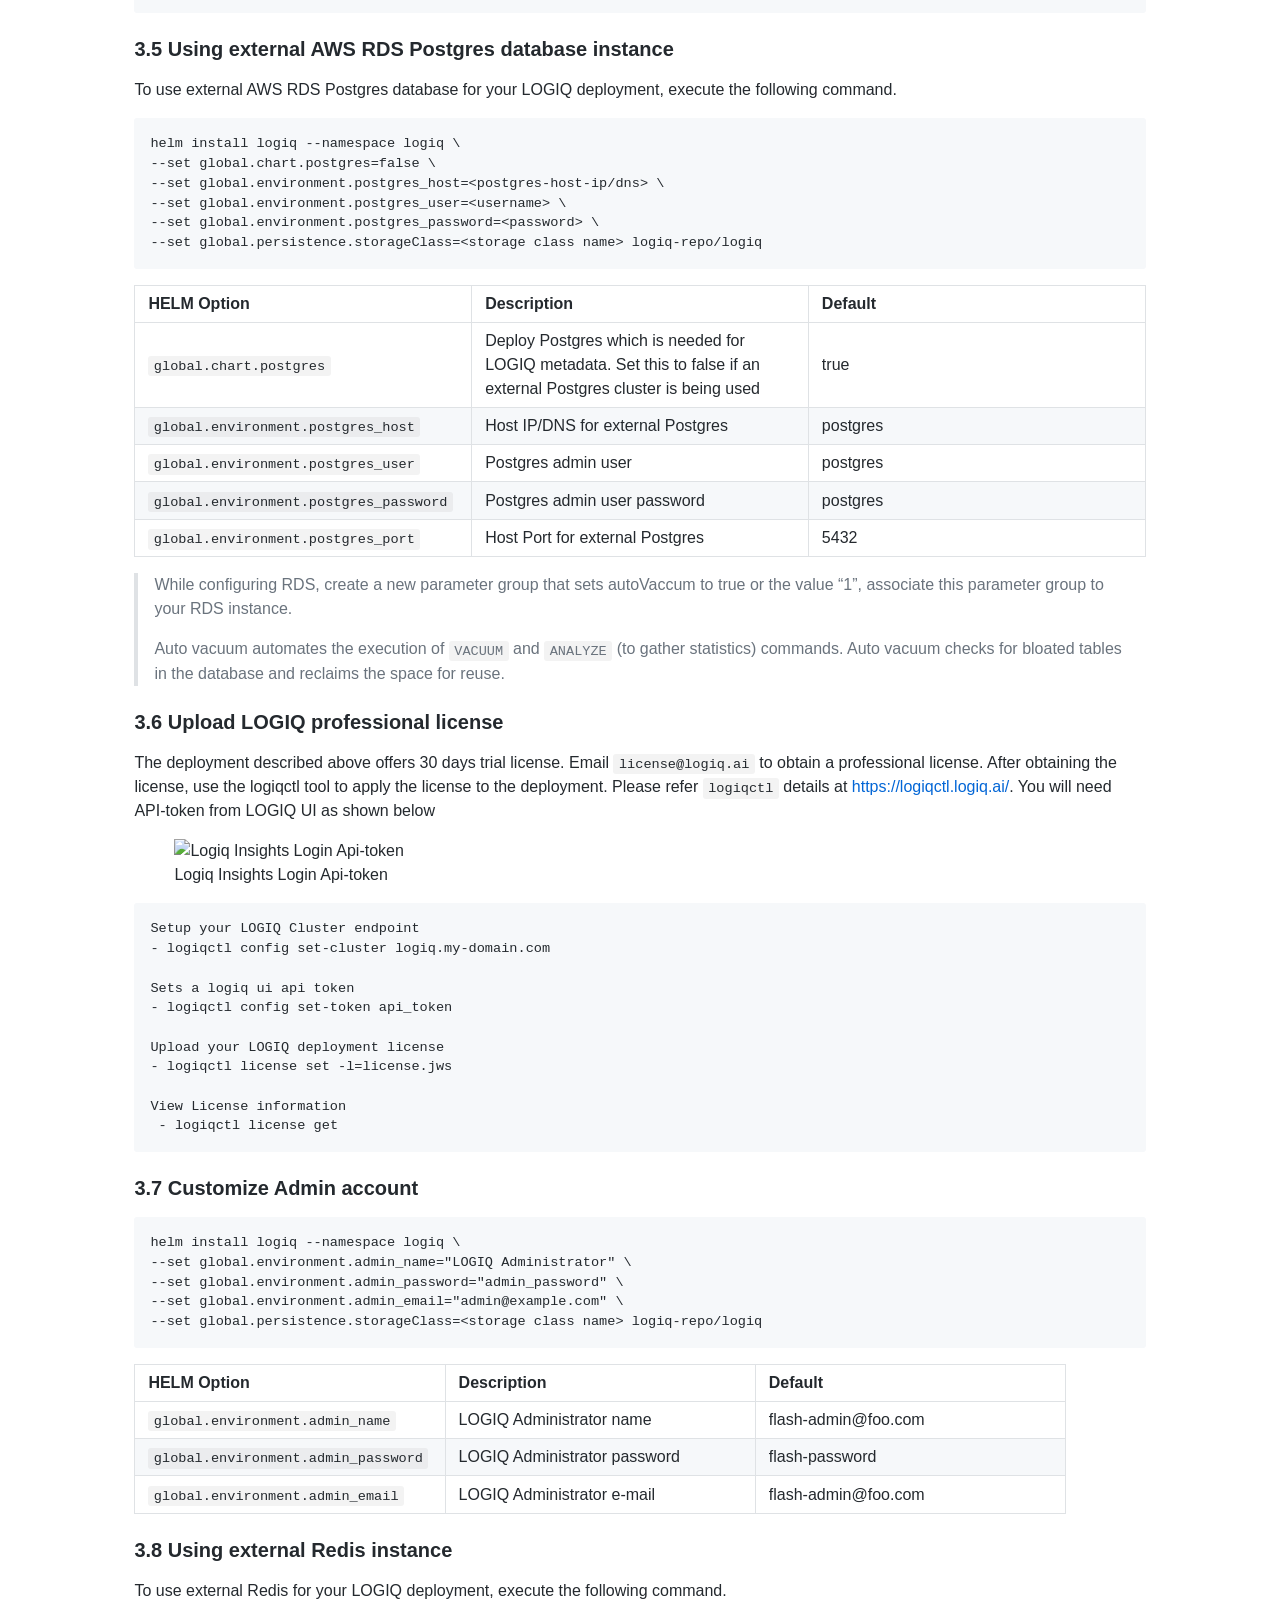
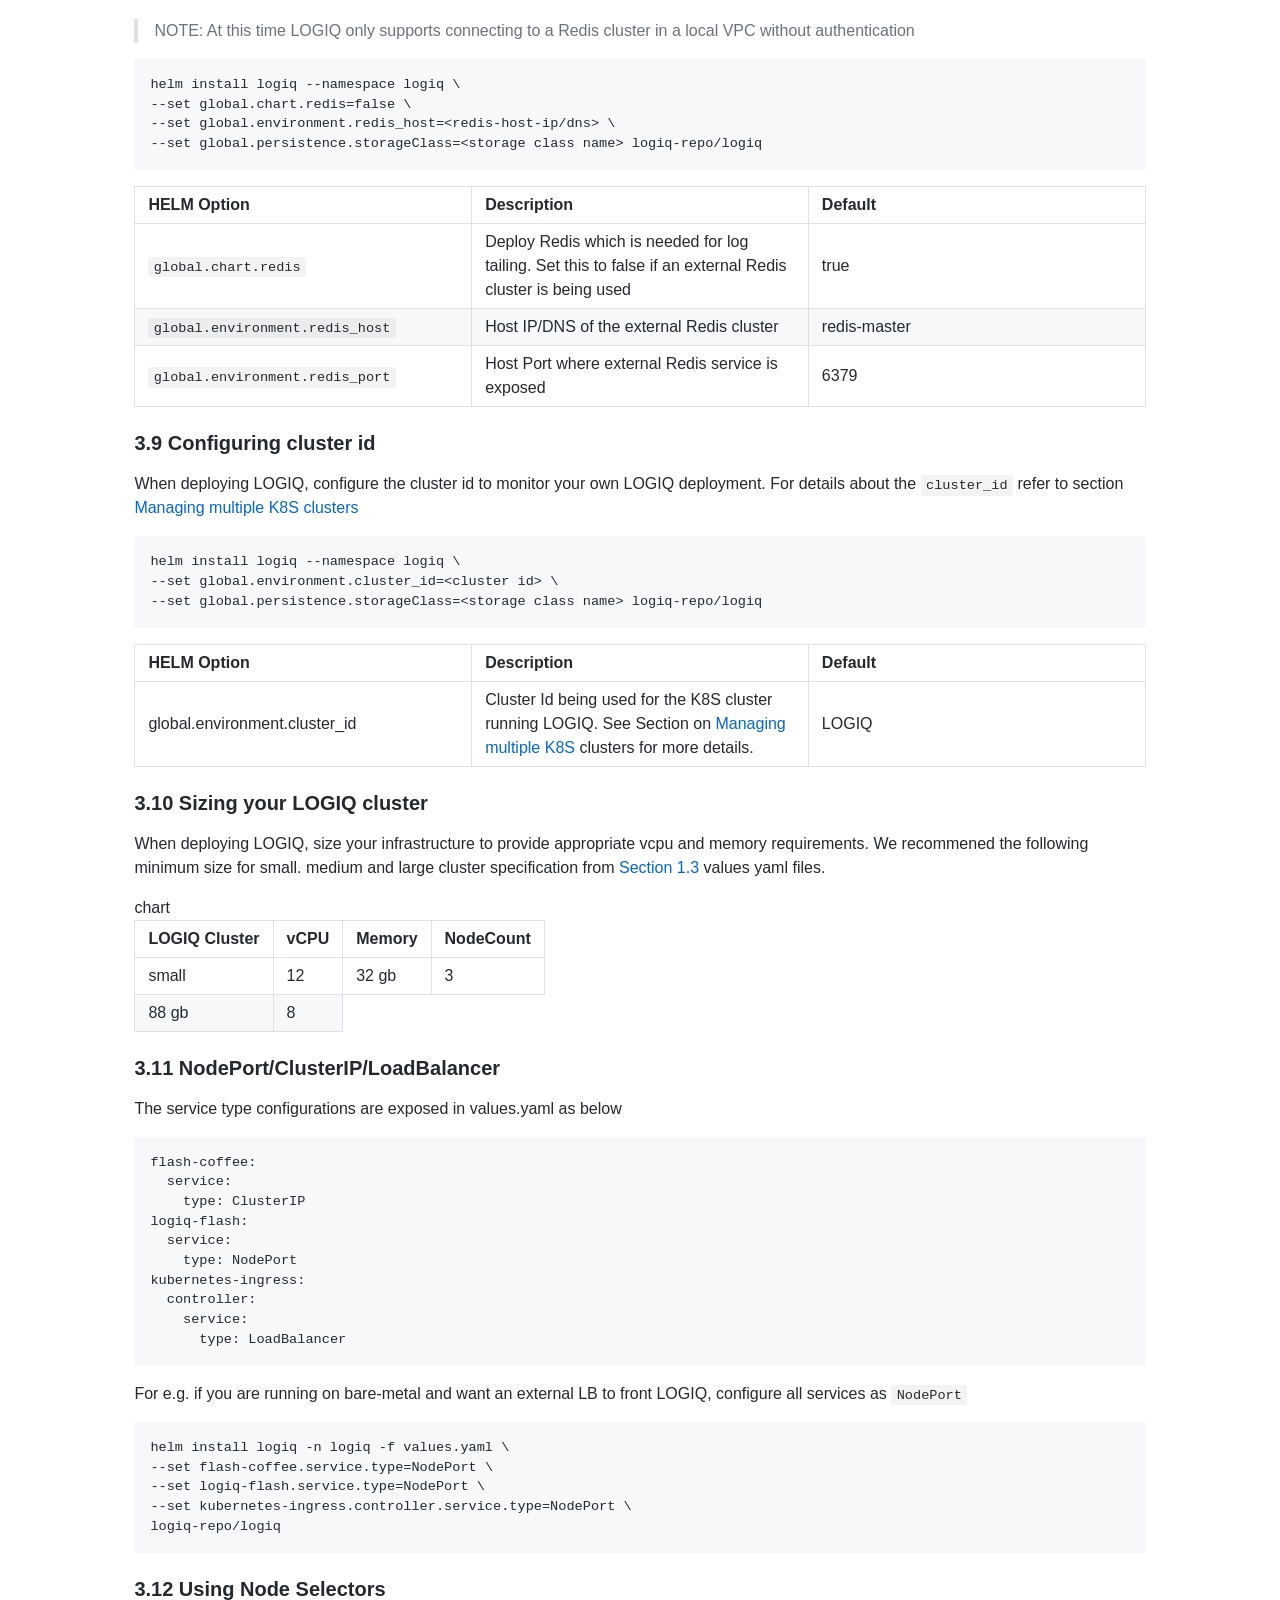
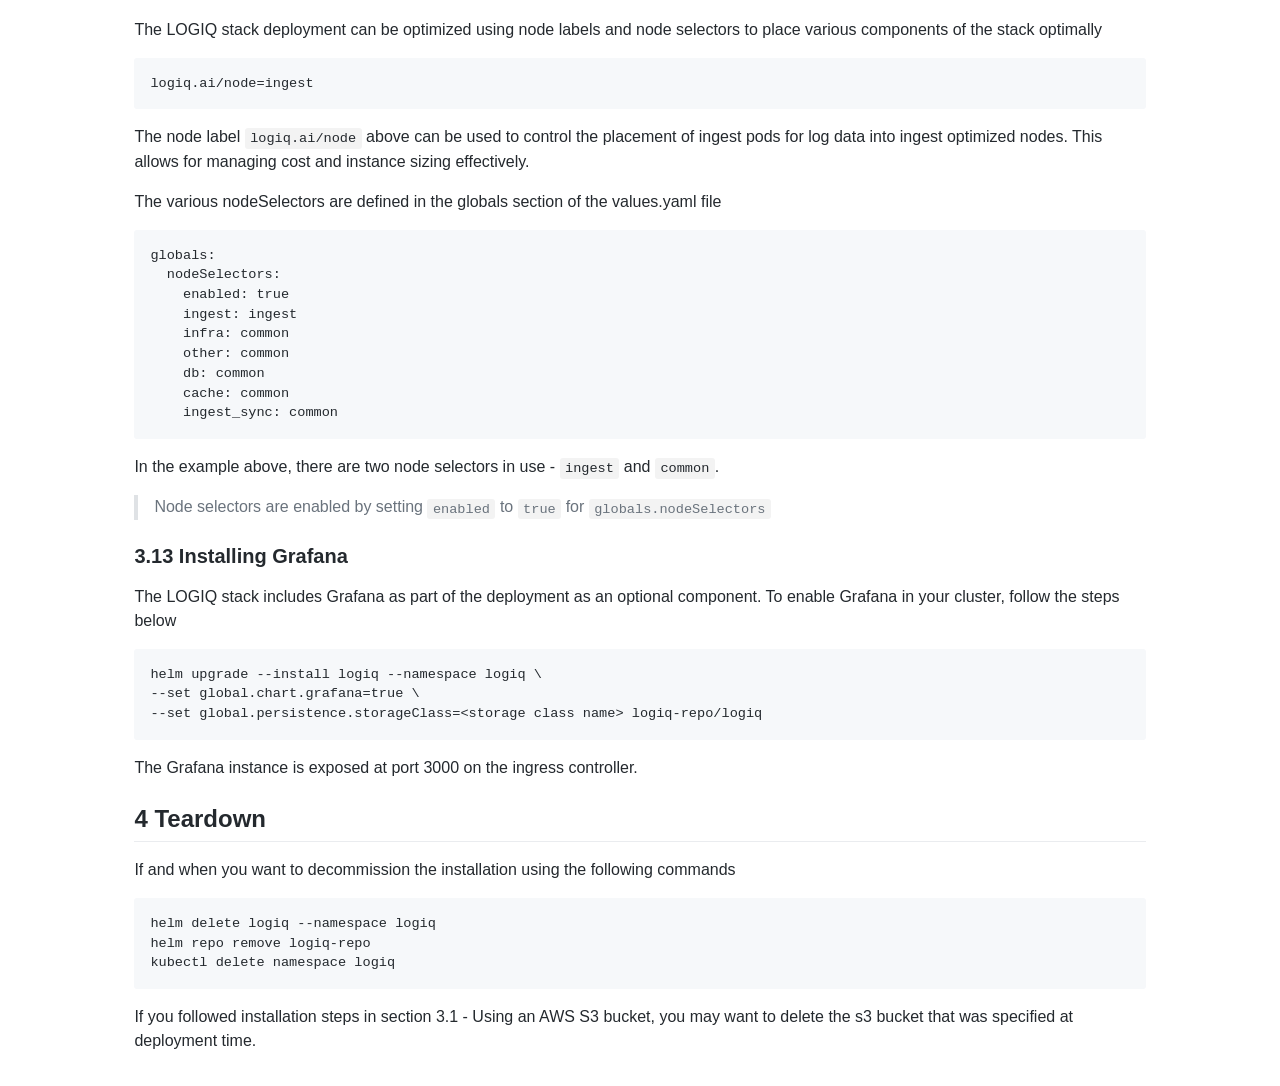
==== commit d02a2589: "v3.0" ====
--- a/index.html
+++ b/index.html
@@ -20,7 +20,7 @@
 <p>You can now run <code>helm search repo logiq-repo</code> to see the available helm charts</p>
 <div class="sourceCode" id="cb2"><pre class="sourceCode bash"><code class="sourceCode bash"><span id="cb2-1"><a href="#cb2-1" aria-hidden="true"></a>$ <span class="ex">helm</span> search repo logiq-repo</span>
 <span id="cb2-2"><a href="#cb2-2" aria-hidden="true"></a><span class="ex">NAME</span>                CHART VERSION    APP VERSION      DESCRIPTION</span>
-<span id="cb2-3"><a href="#cb2-3" aria-hidden="true"></a><span class="ex">logiq-repo/logiq</span>    2.4.15           2.1.31           LOGIQ Observability HELM chart for Kubernetes</span></code></pre></div>
+<span id="cb2-3"><a href="#cb2-3" aria-hidden="true"></a><span class="ex">logiq-repo/logiq</span>     v3.0              v3.0            LOGIQ Observability HELM chart for Kubernetes</span></code></pre></div>
 <h3 id="create-namespace-where-logiq-will-be-deployed">1.2 Create namespace where LOGIQ will be deployed</h3>
 <blockquote>
 <p>NOTE: Namespace name cannot be more than 15 characters in length</p>
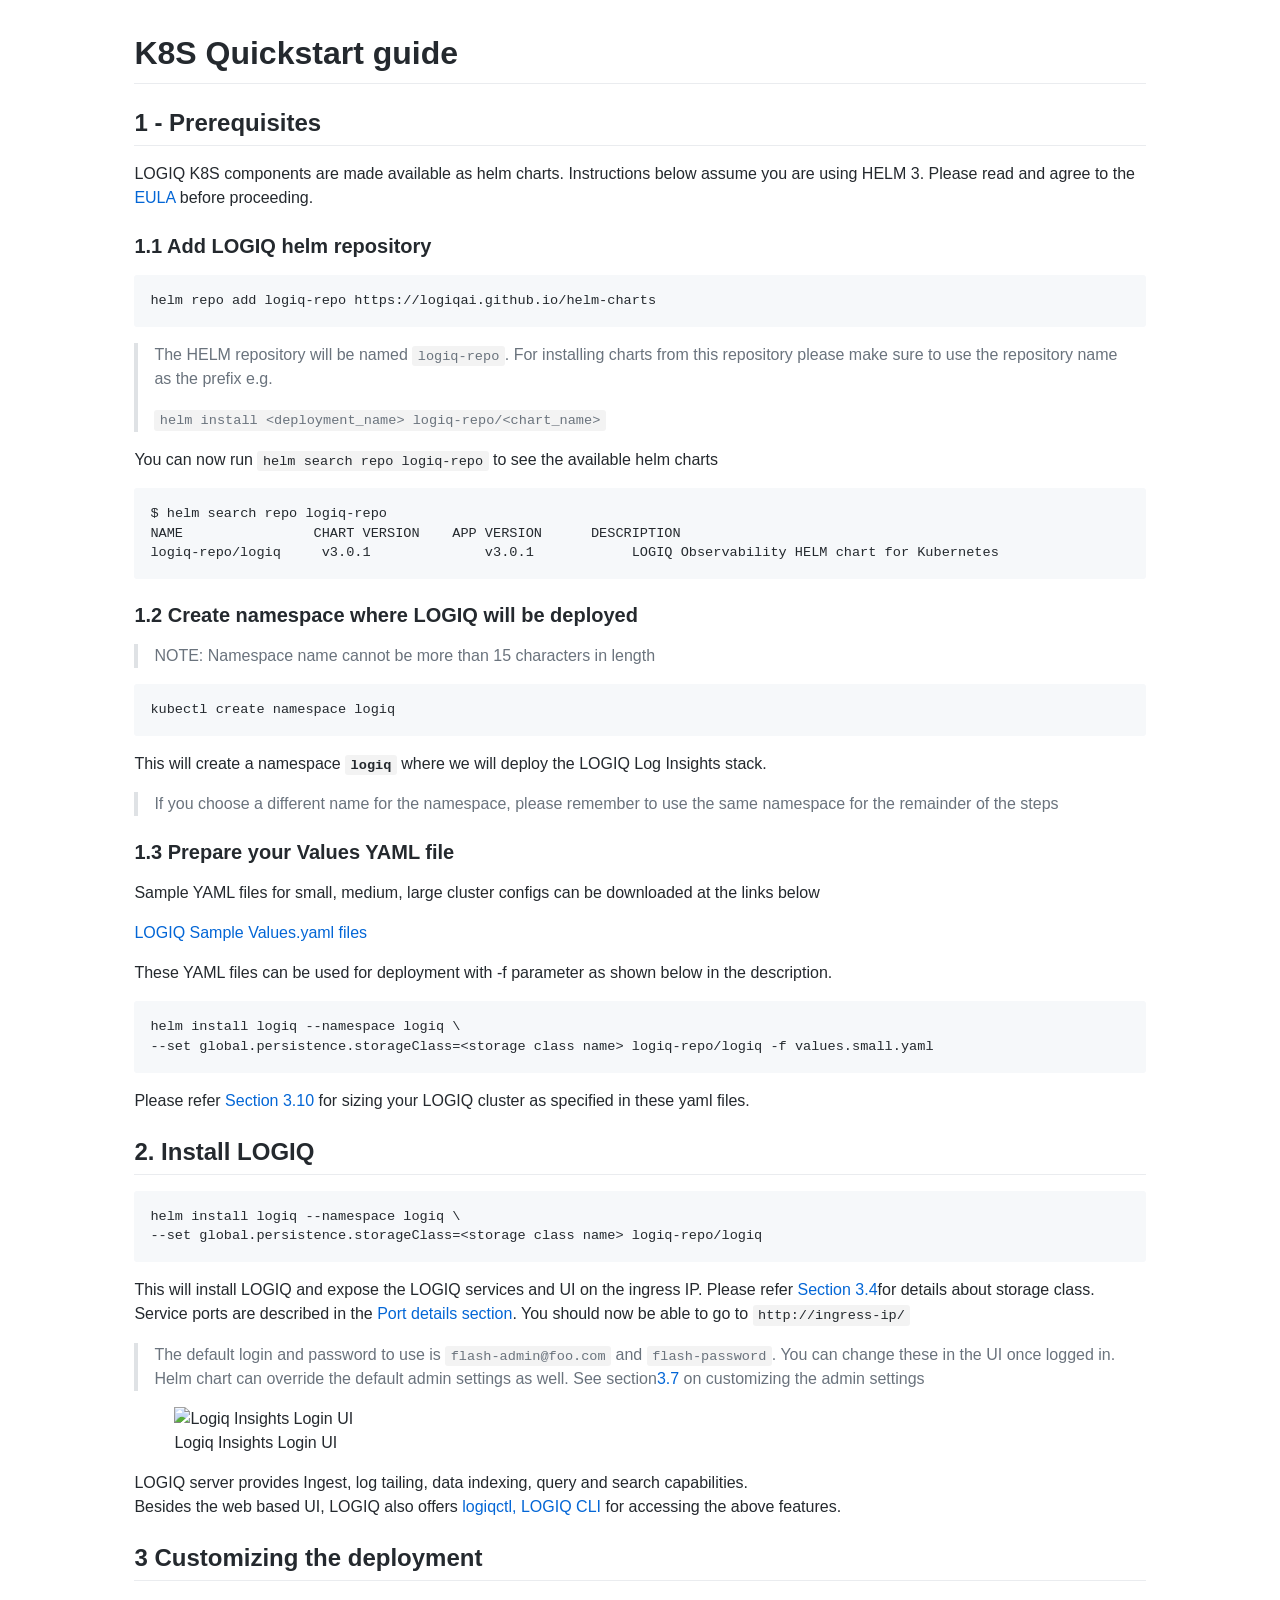
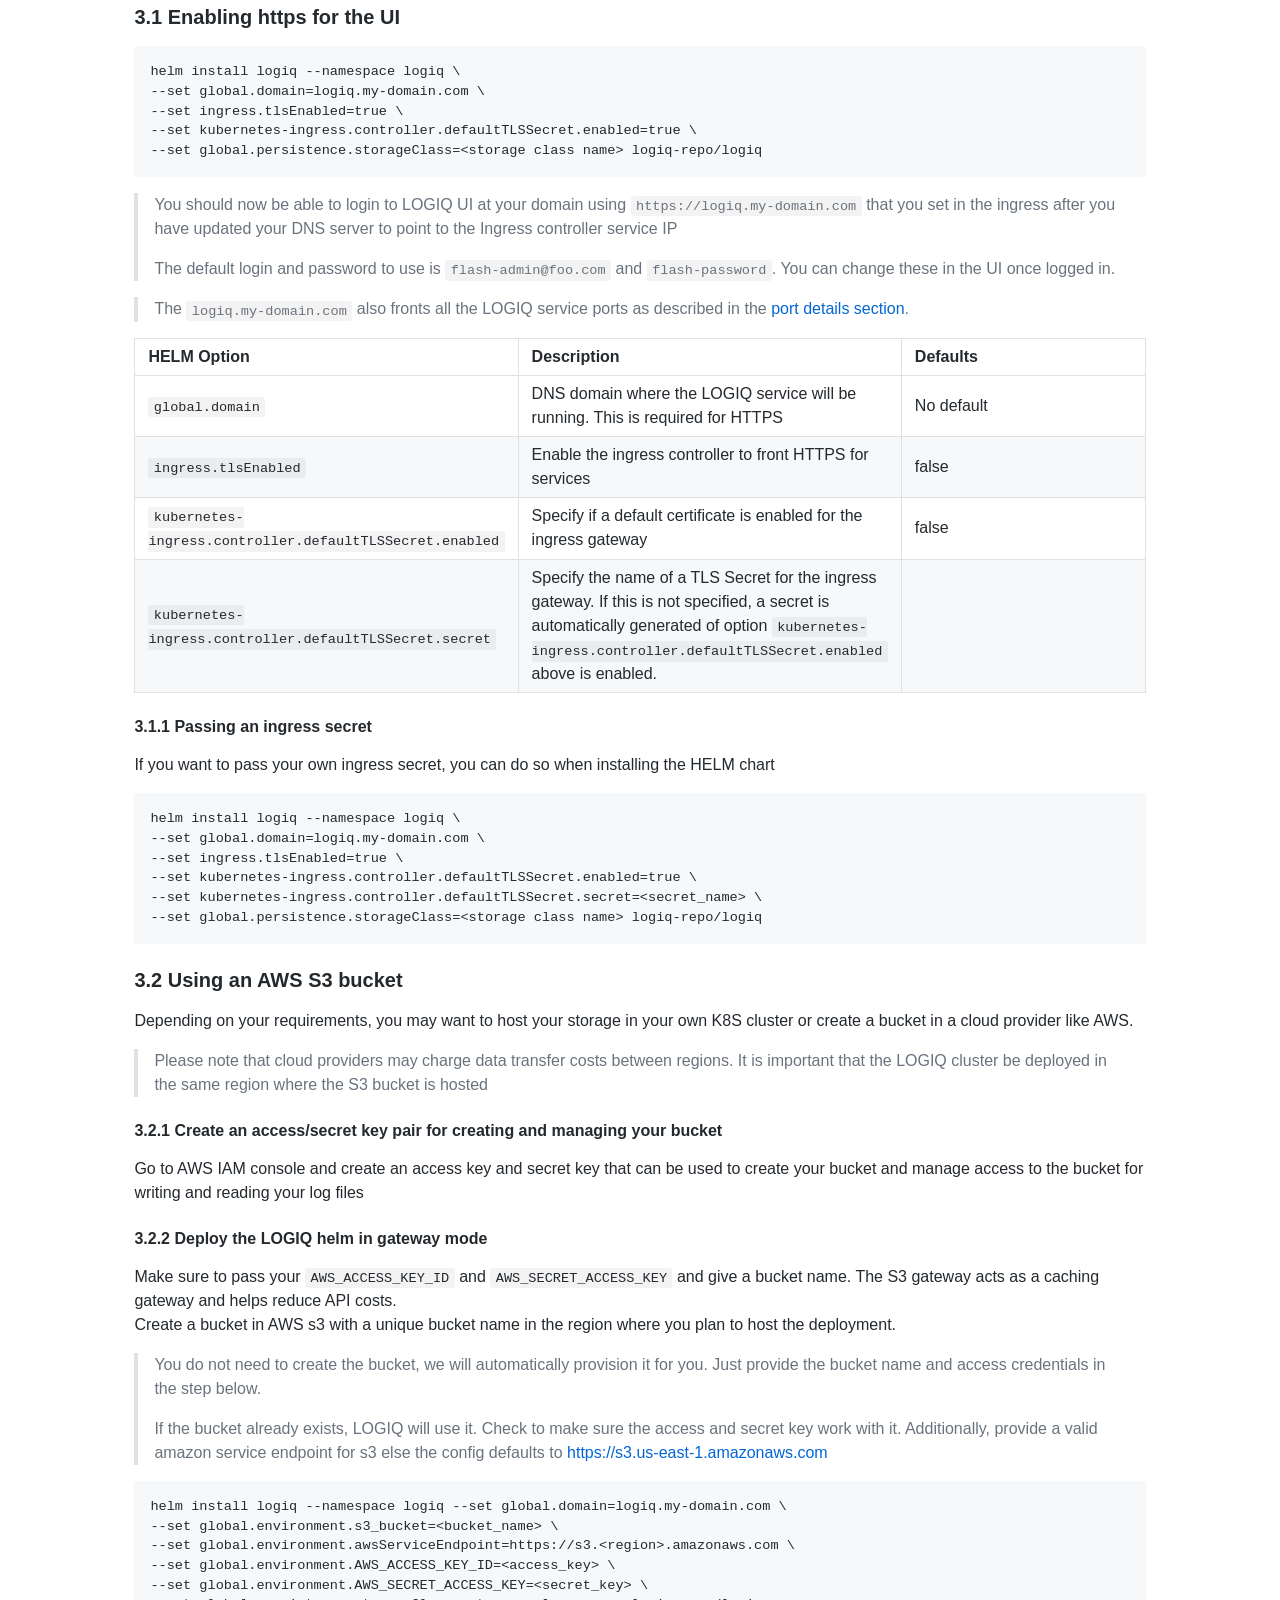
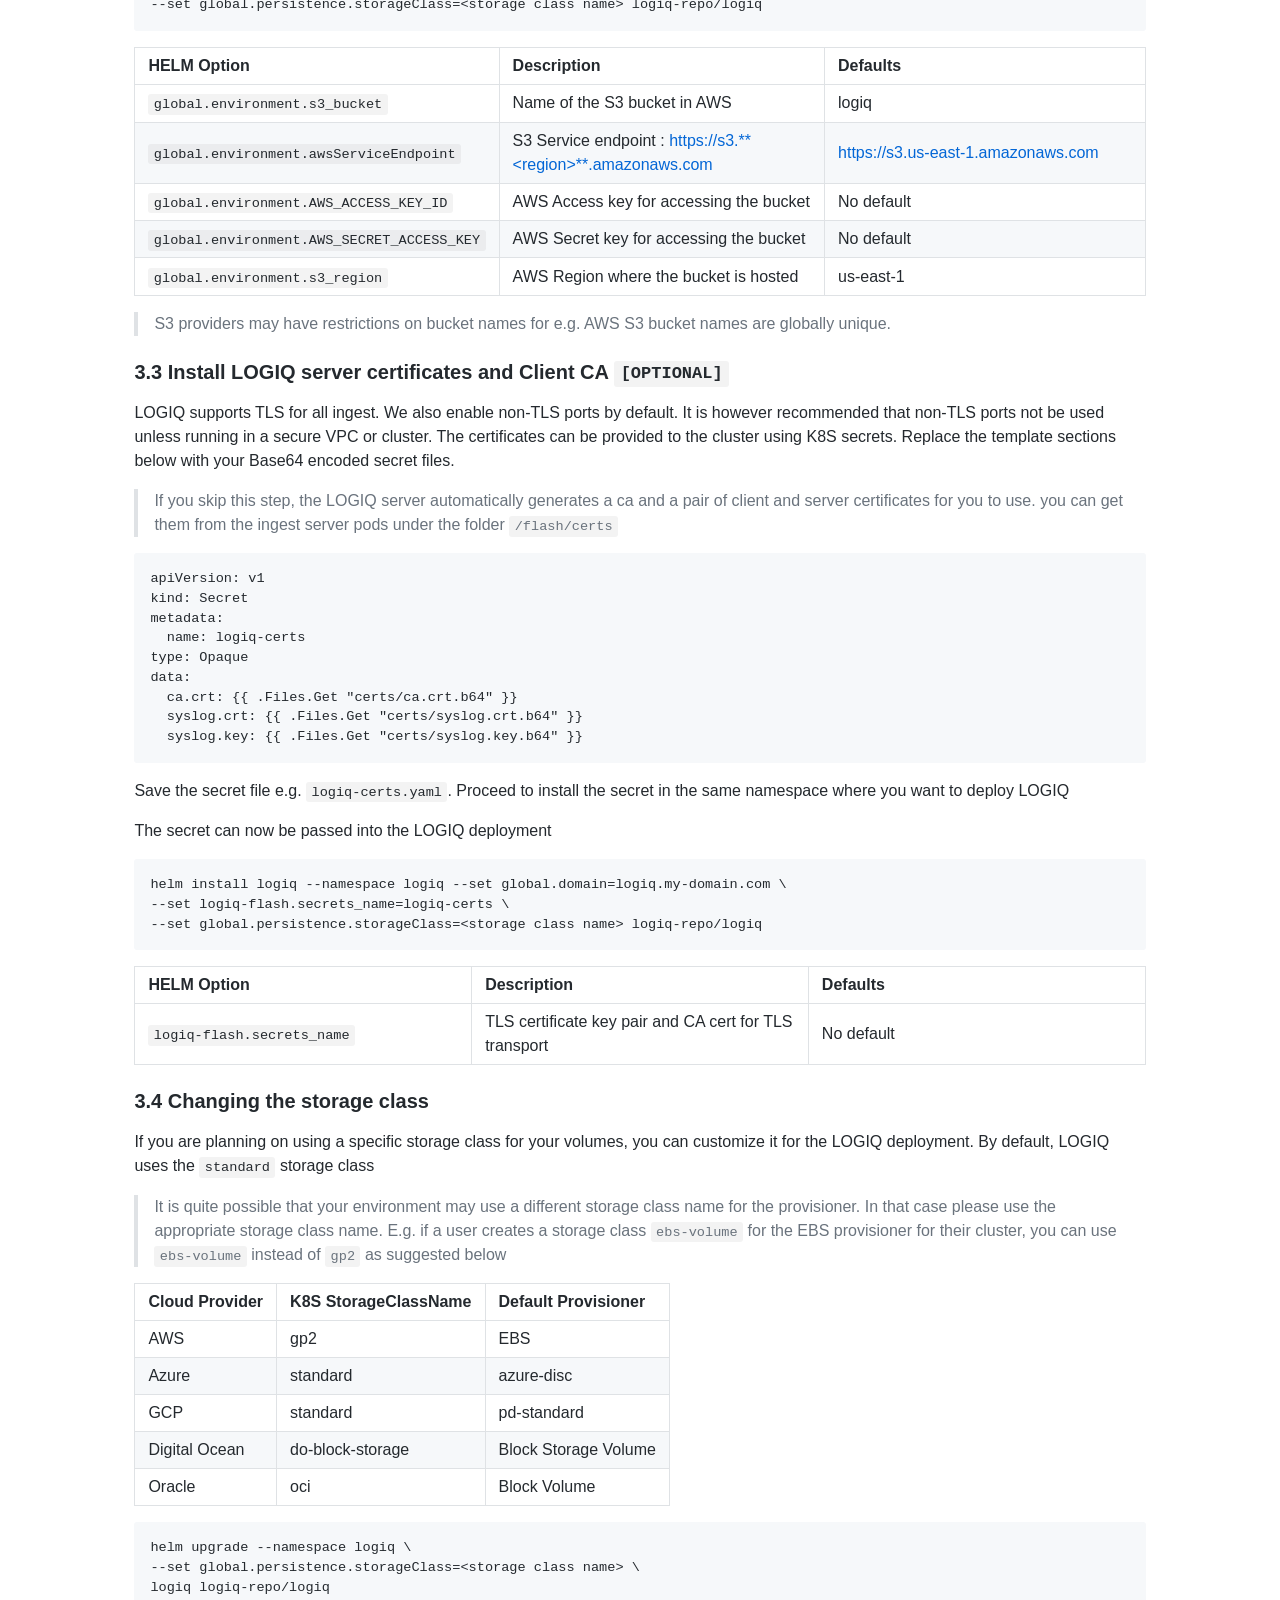
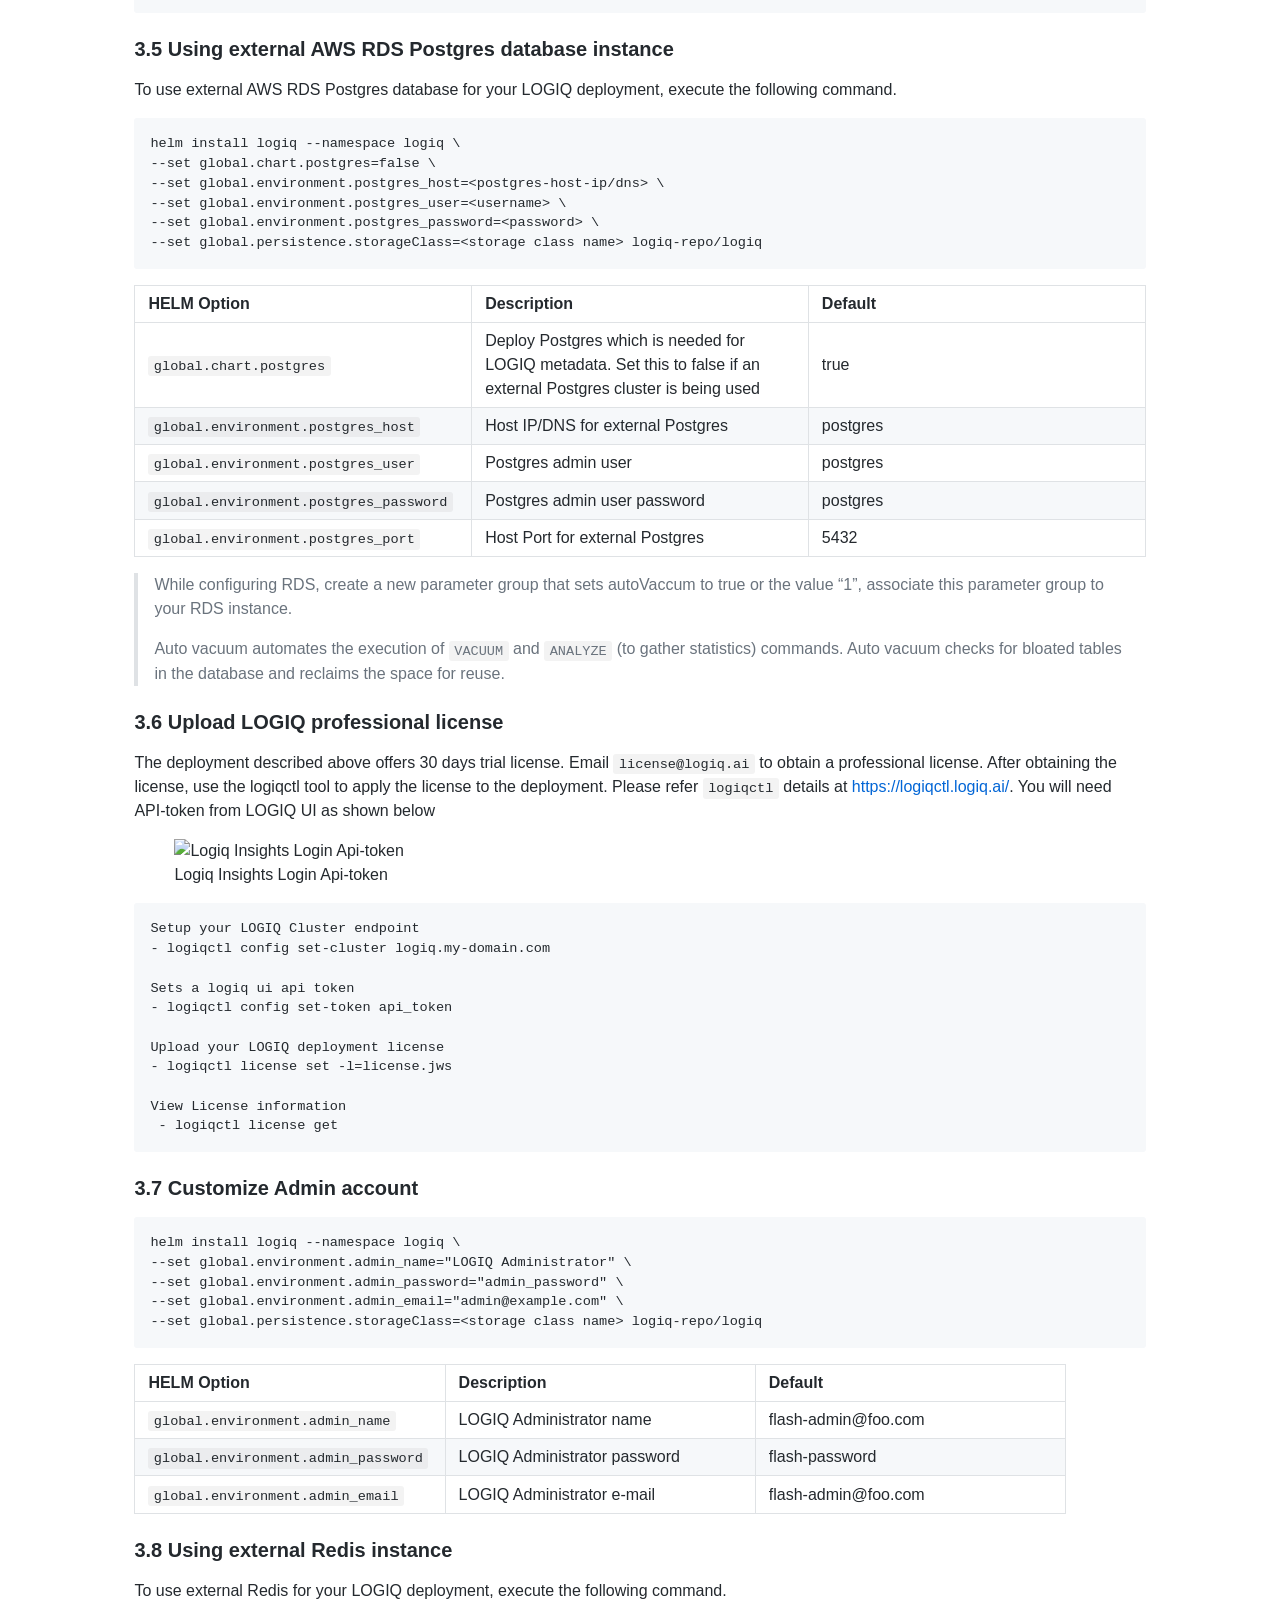
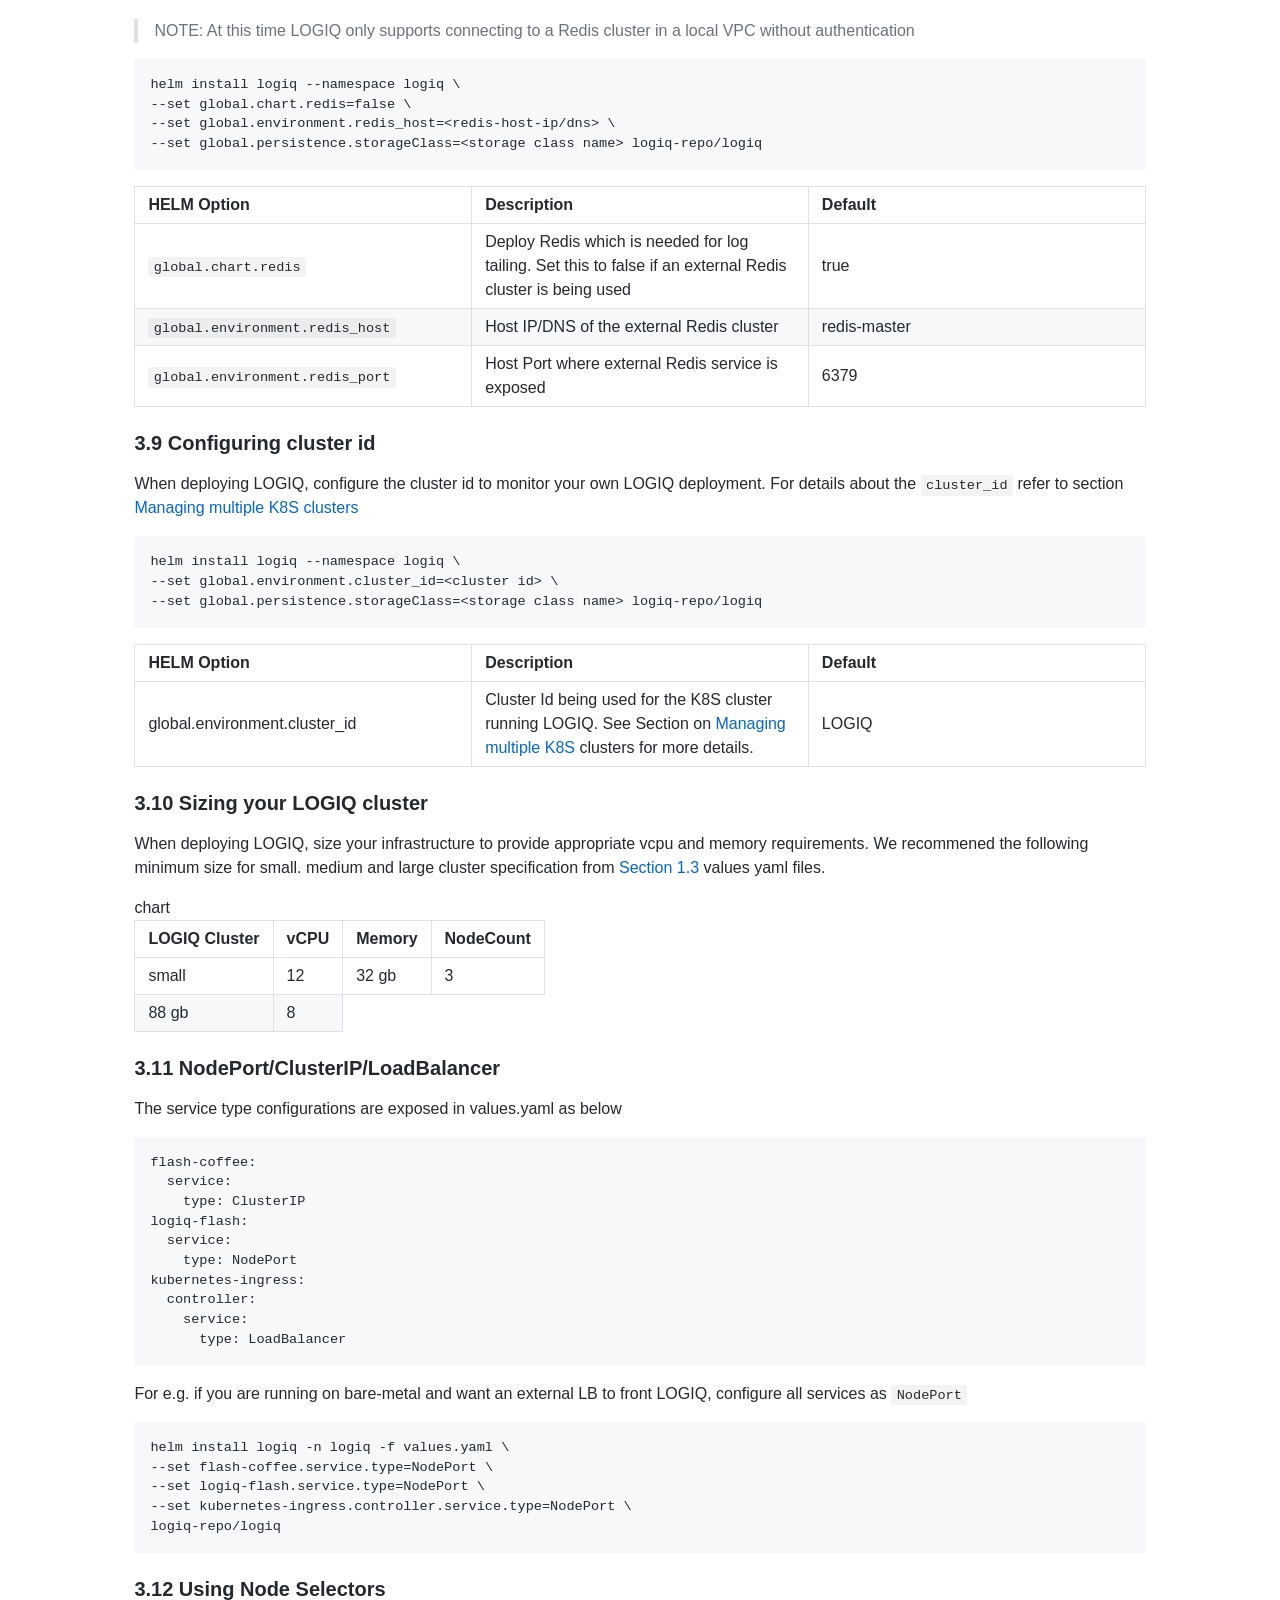
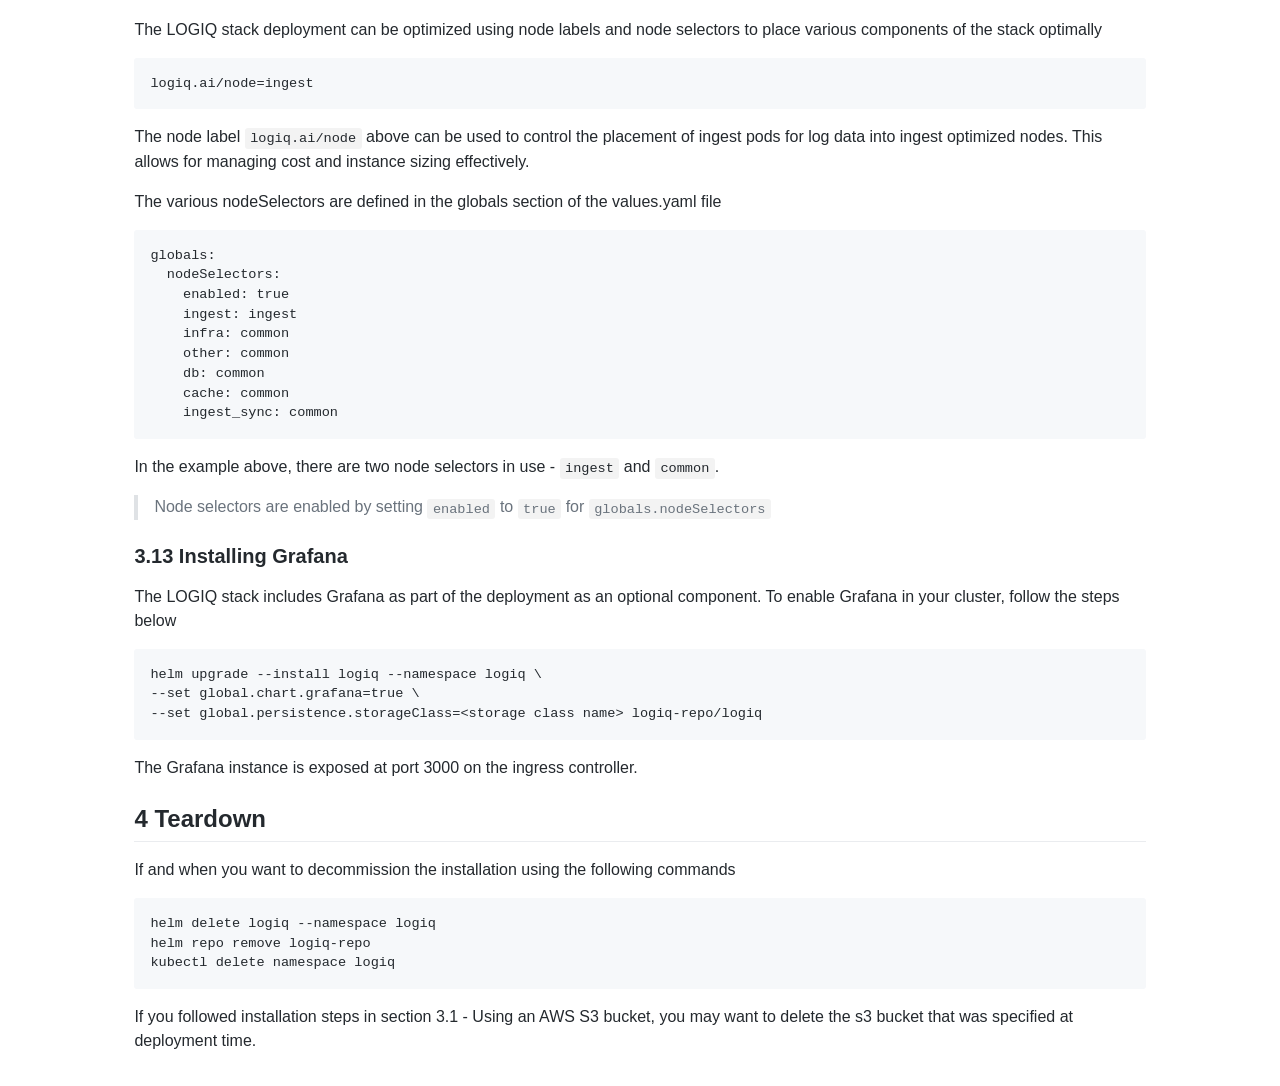
==== commit deed8e0a: "v3.0.1" ====
--- a/index.html
+++ b/index.html
@@ -20,7 +20,7 @@
 <p>You can now run <code>helm search repo logiq-repo</code> to see the available helm charts</p>
 <div class="sourceCode" id="cb2"><pre class="sourceCode bash"><code class="sourceCode bash"><span id="cb2-1"><a href="#cb2-1" aria-hidden="true"></a>$ <span class="ex">helm</span> search repo logiq-repo</span>
 <span id="cb2-2"><a href="#cb2-2" aria-hidden="true"></a><span class="ex">NAME</span>                CHART VERSION    APP VERSION      DESCRIPTION</span>
-<span id="cb2-3"><a href="#cb2-3" aria-hidden="true"></a><span class="ex">logiq-repo/logiq</span>     v3.0              v3.0            LOGIQ Observability HELM chart for Kubernetes</span></code></pre></div>
+<span id="cb2-3"><a href="#cb2-3" aria-hidden="true"></a><span class="ex">logiq-repo/logiq</span>     v3.0.1              v3.0.1            LOGIQ Observability HELM chart for Kubernetes</span></code></pre></div>
 <h3 id="create-namespace-where-logiq-will-be-deployed">1.2 Create namespace where LOGIQ will be deployed</h3>
 <blockquote>
 <p>NOTE: Namespace name cannot be more than 15 characters in length</p>
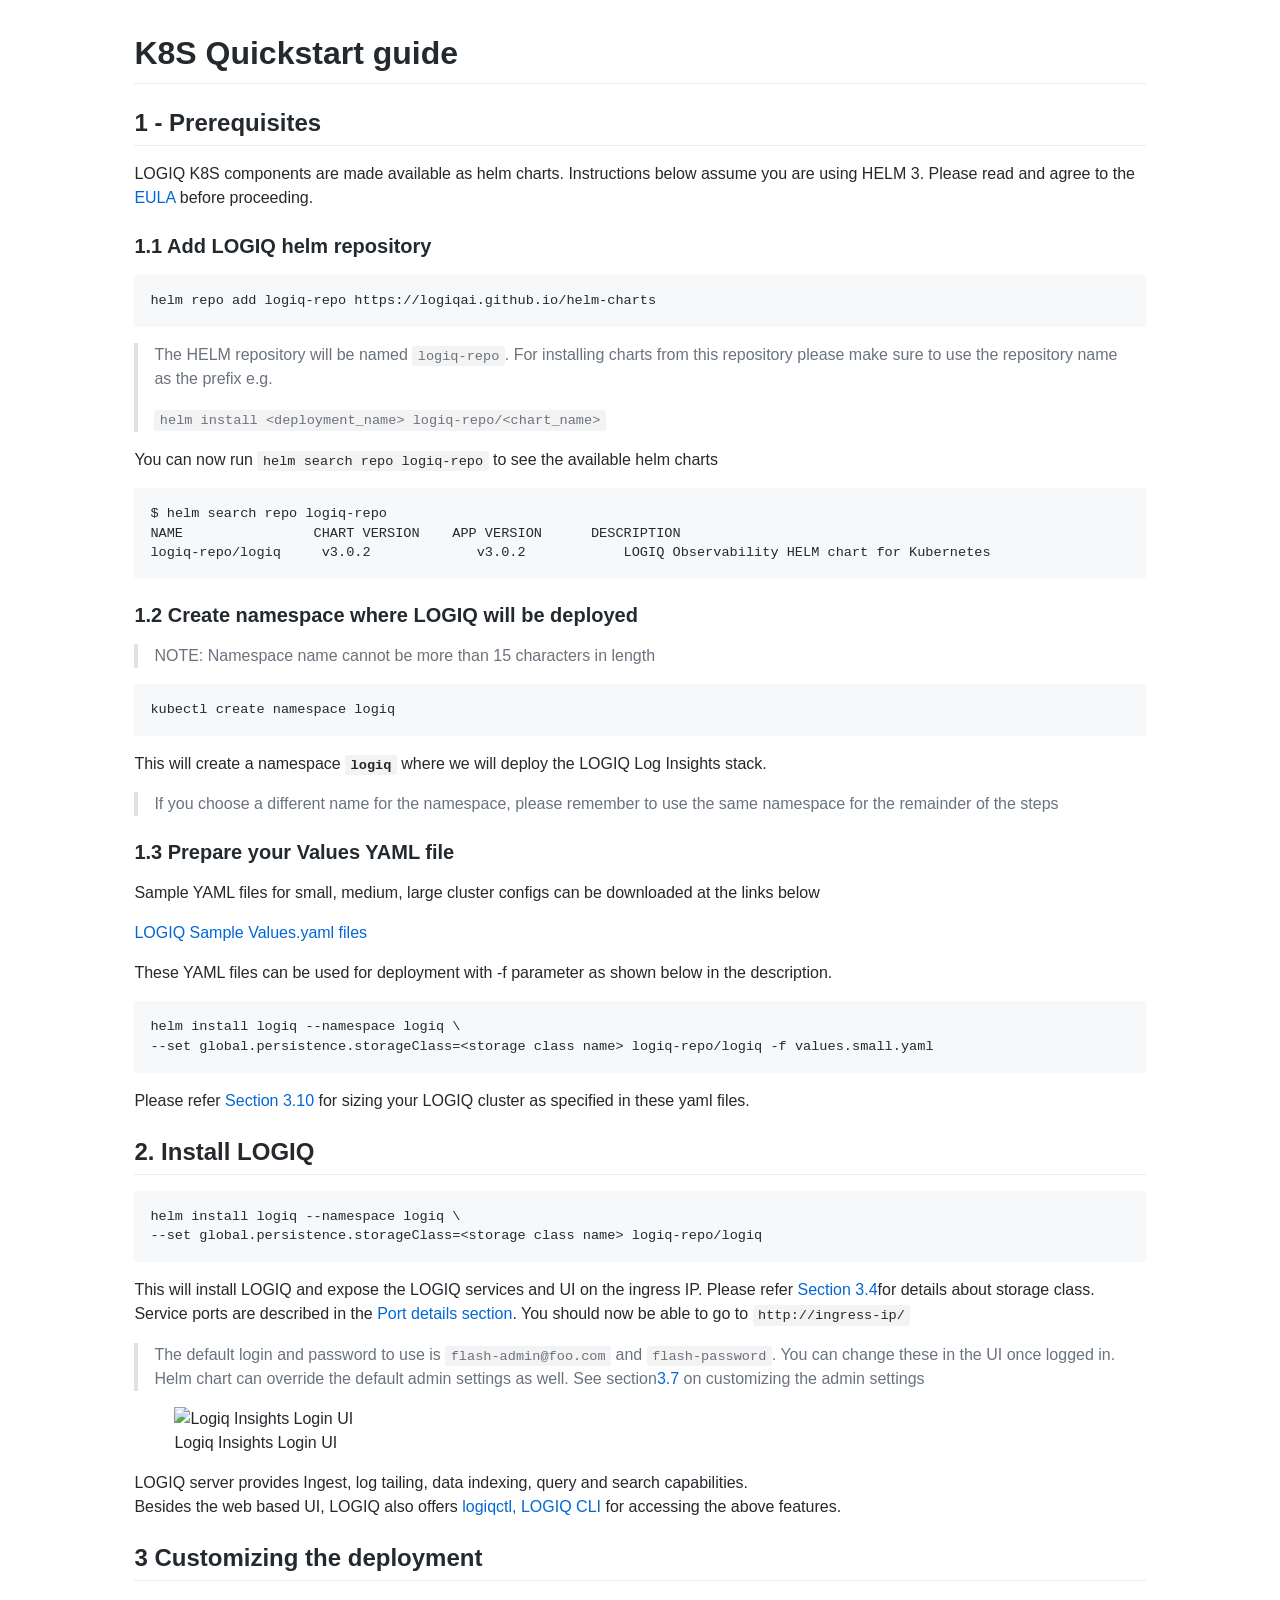
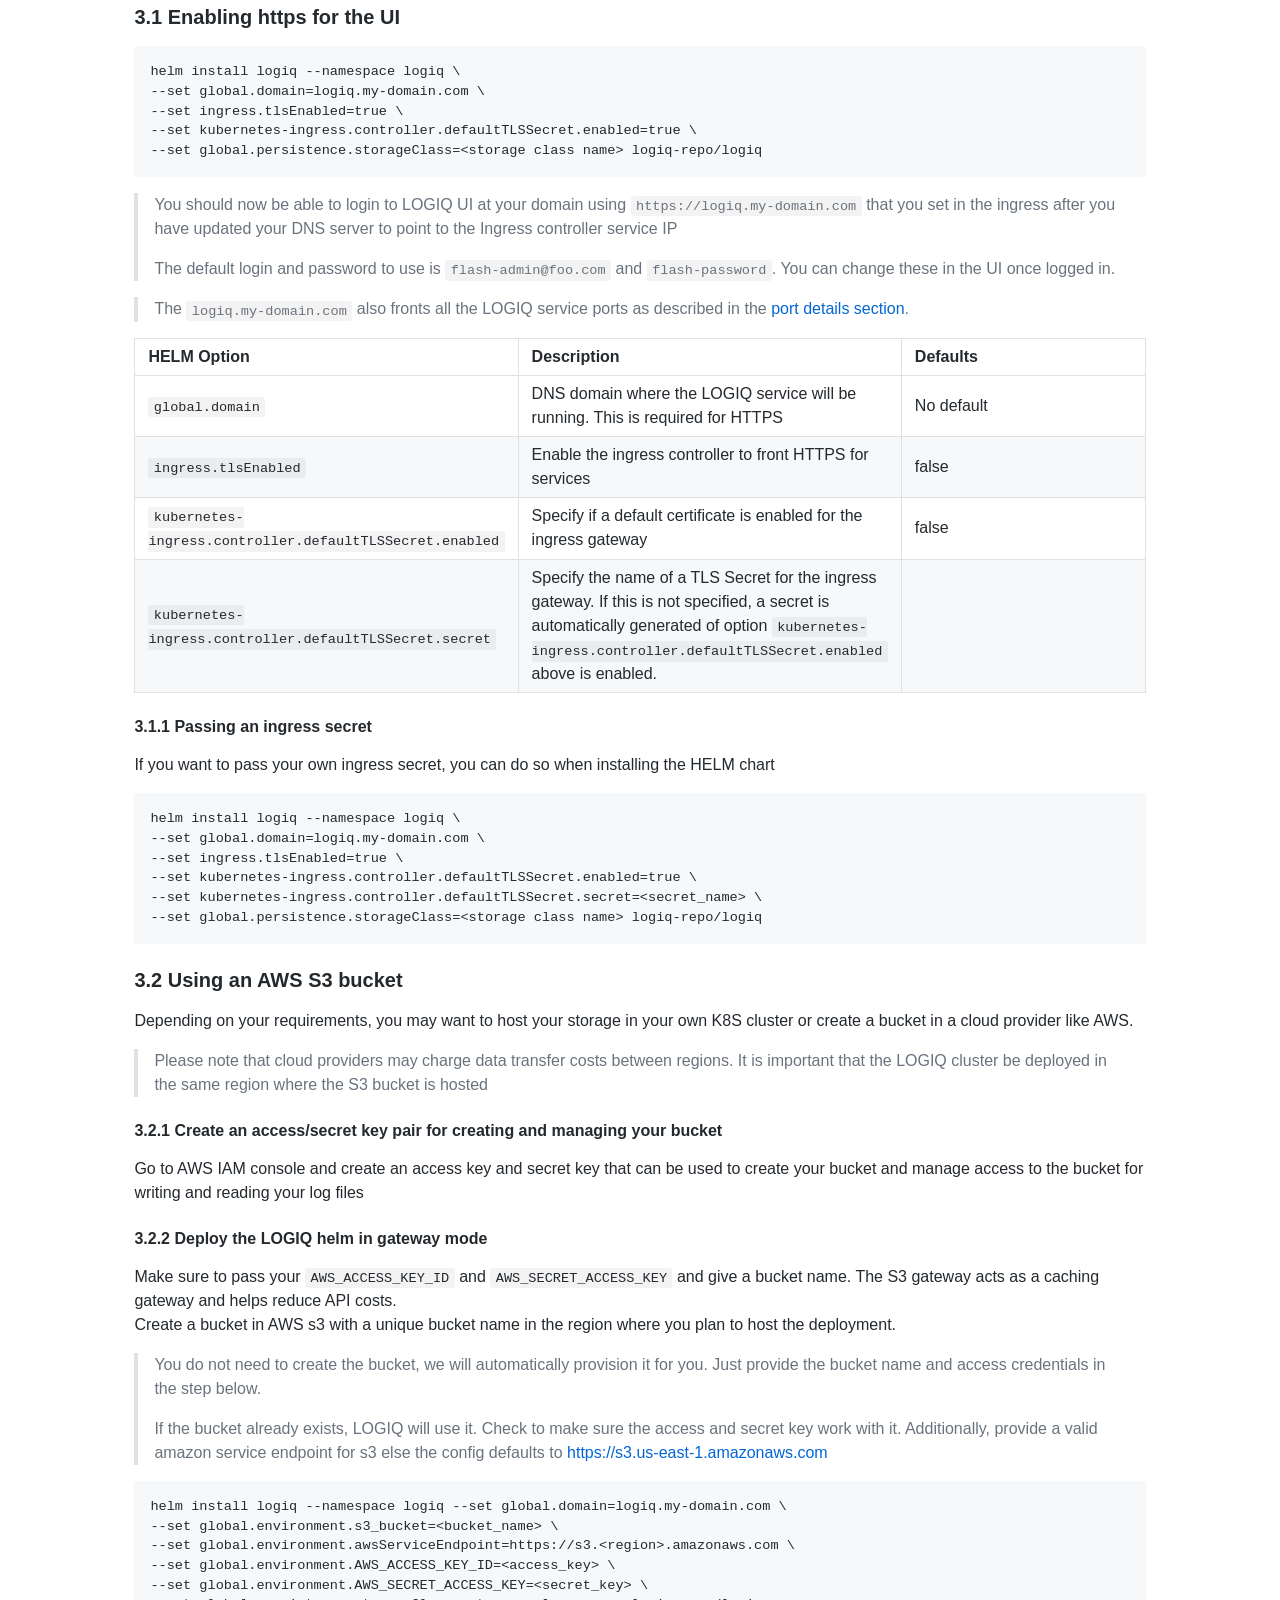
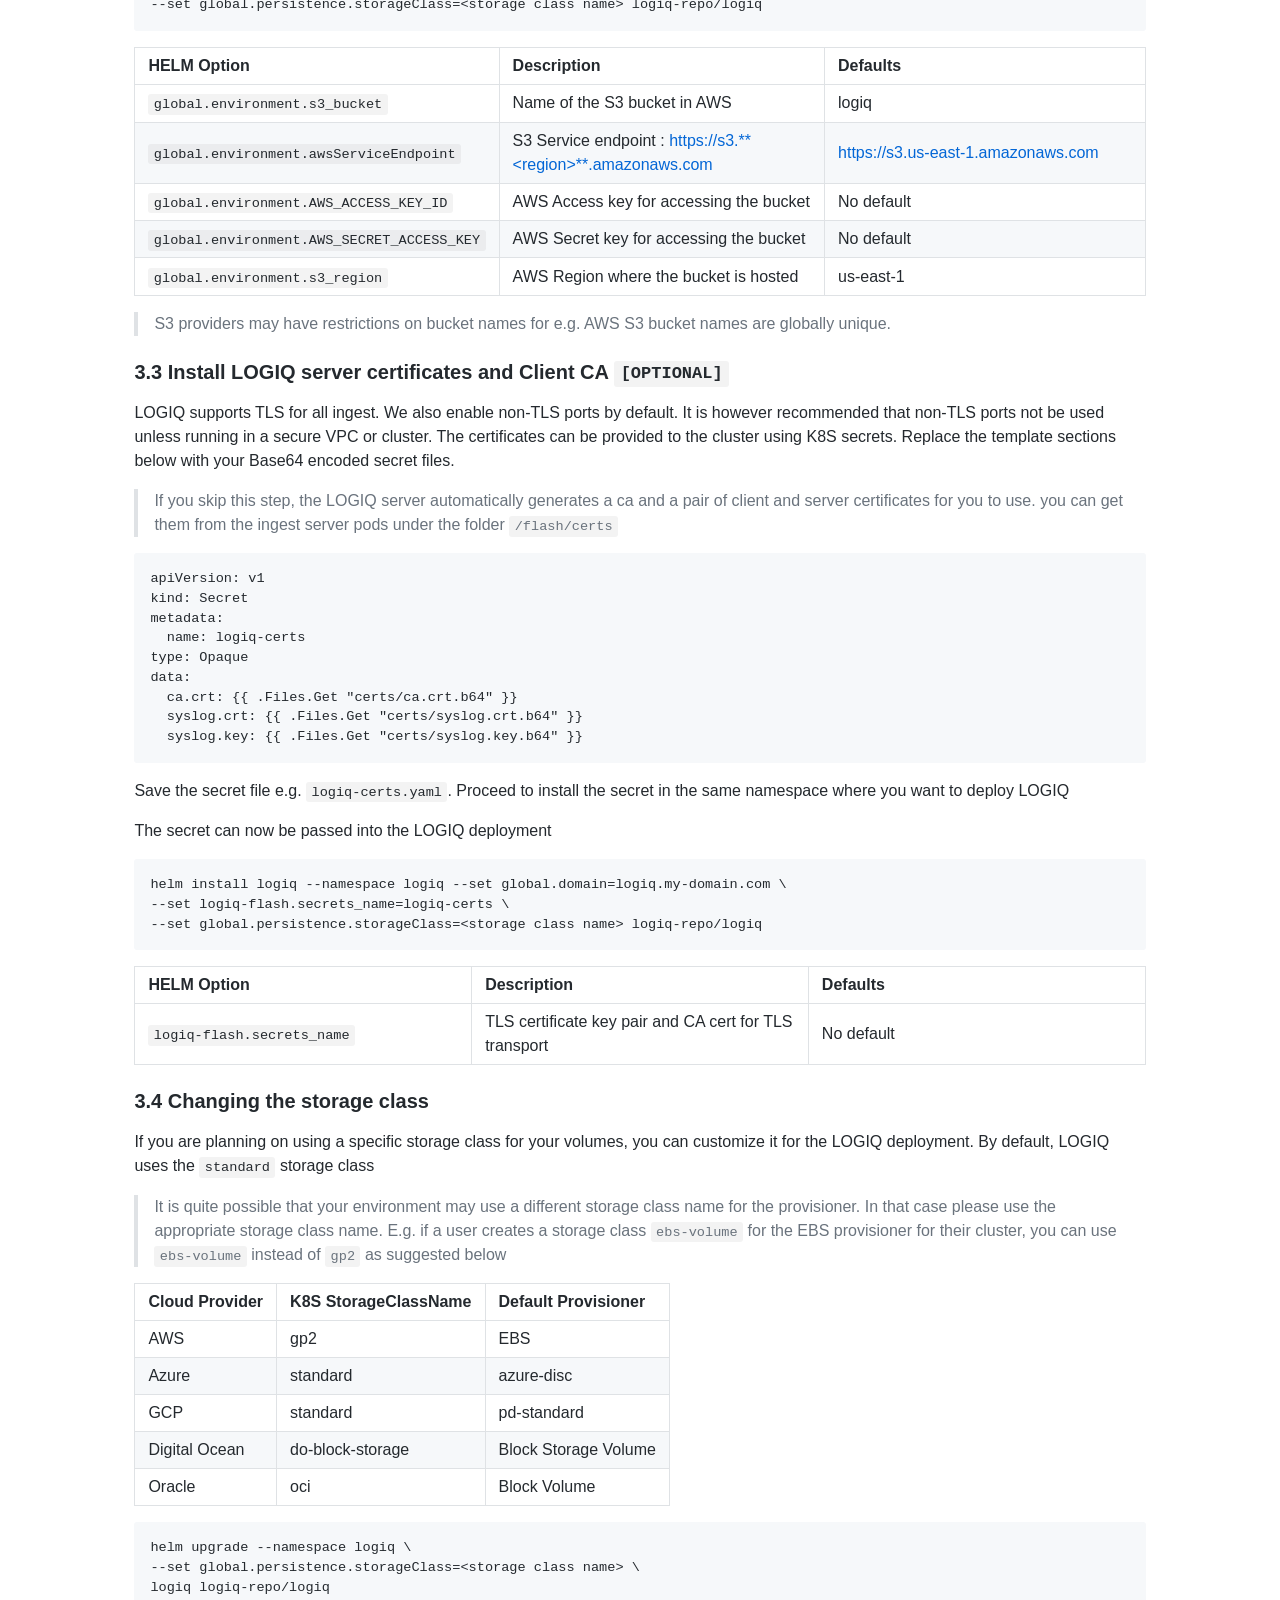
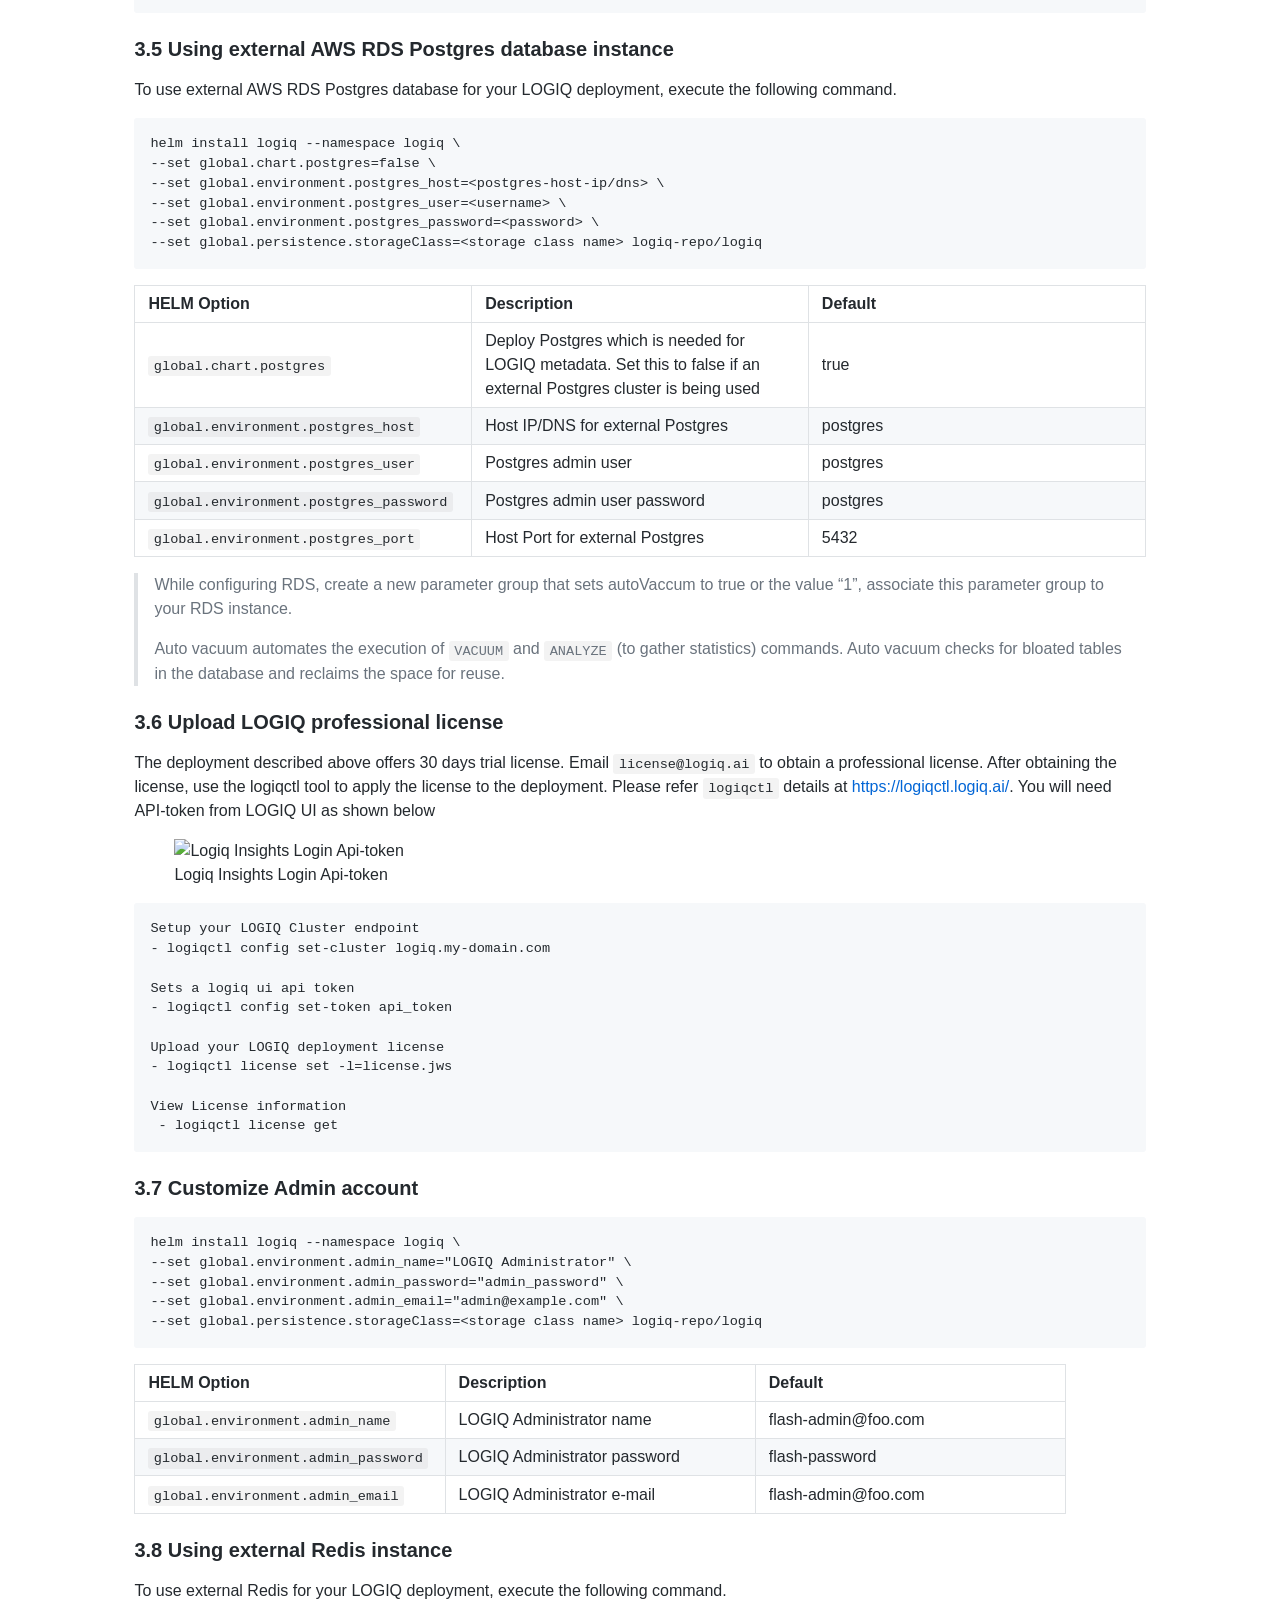
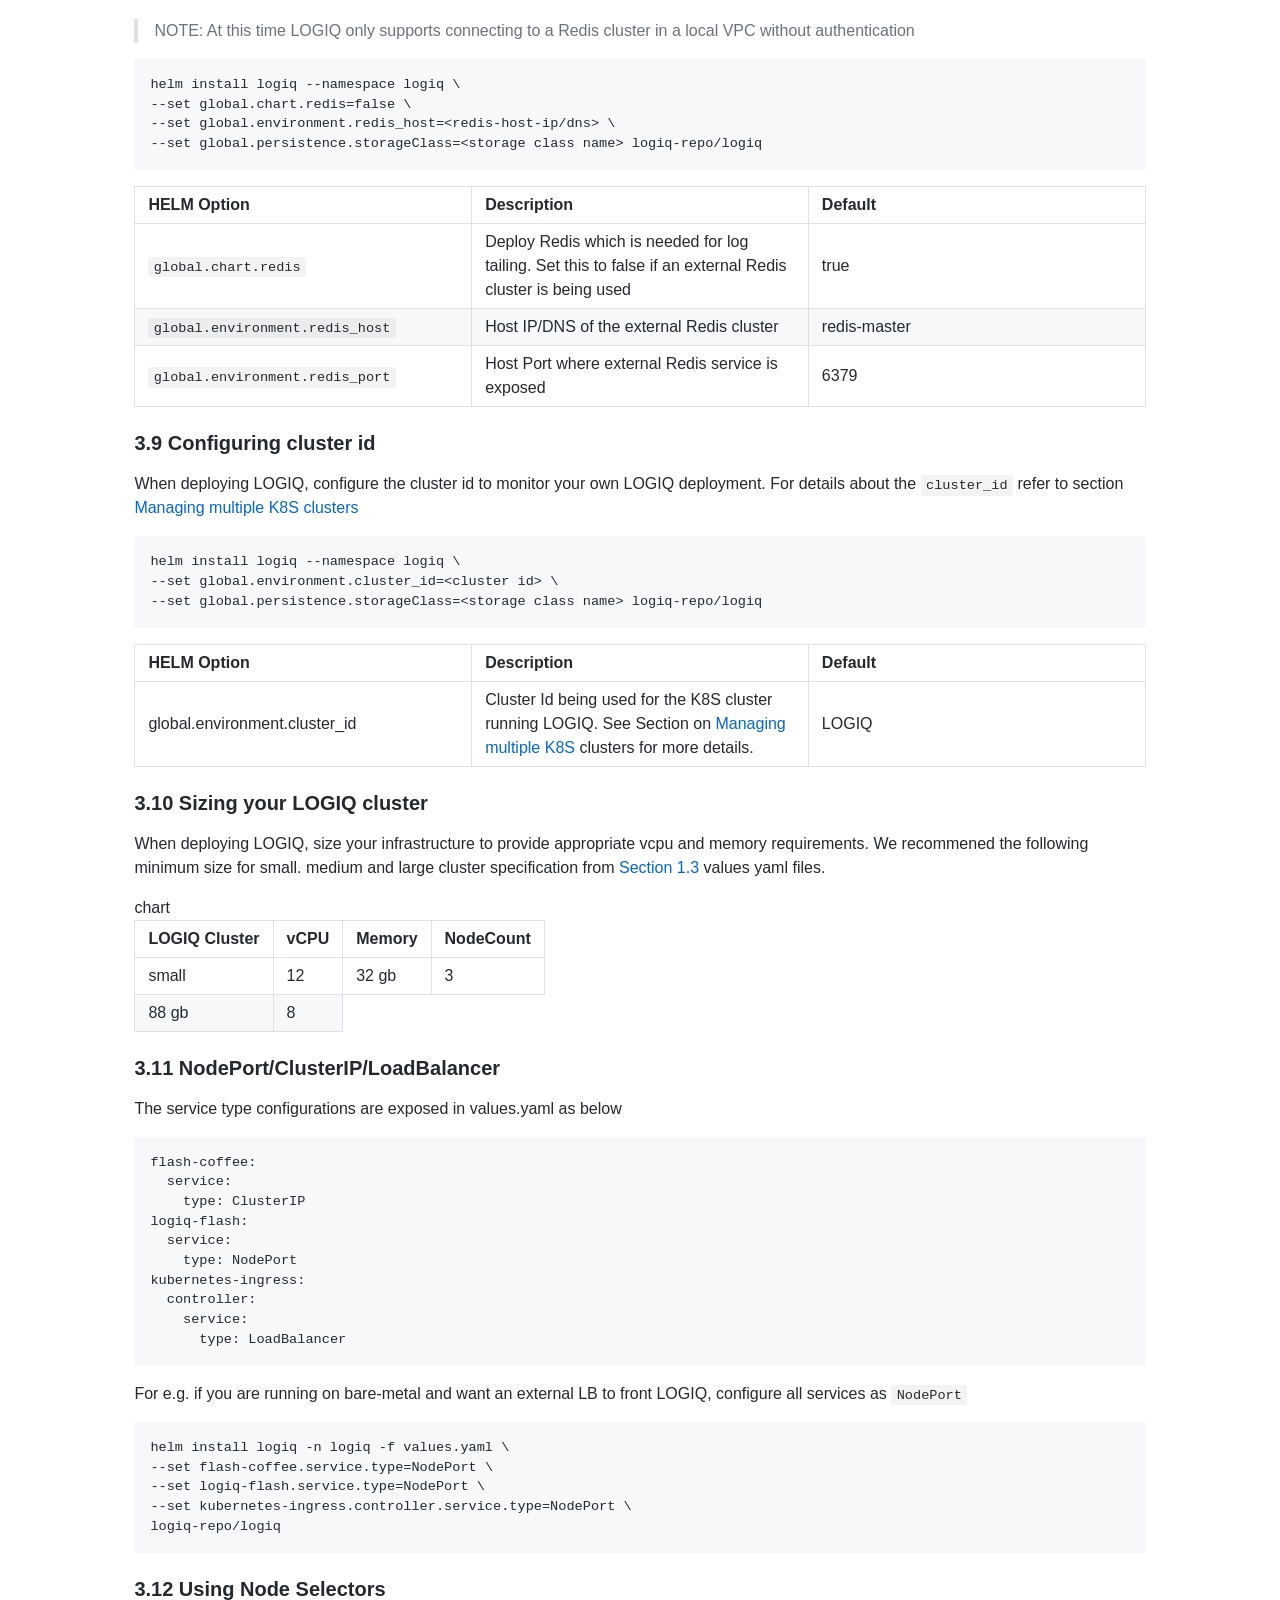
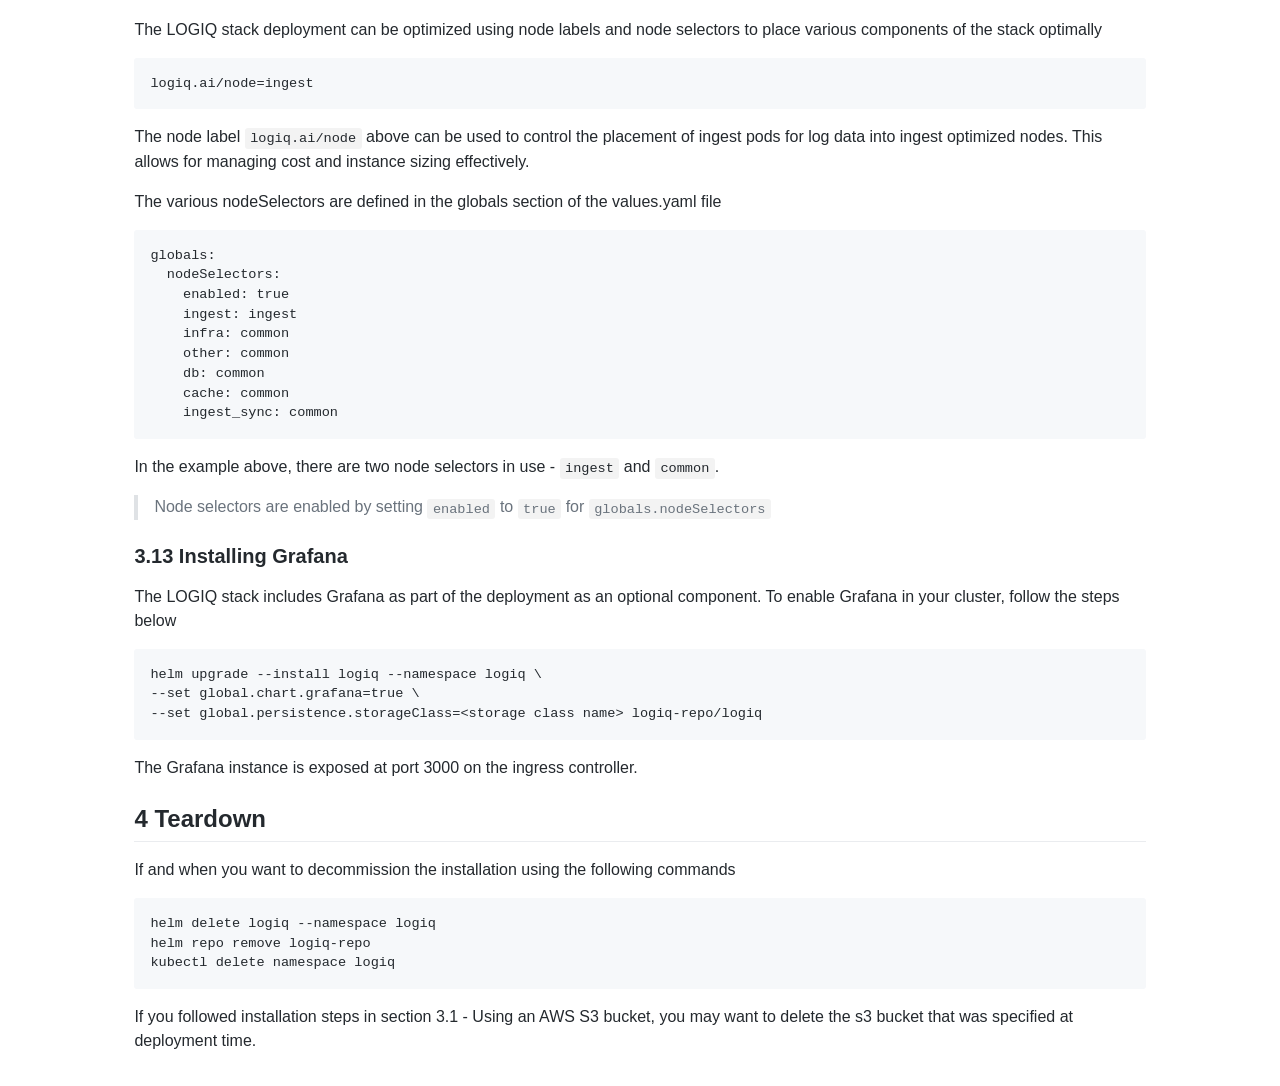
==== commit 5a4e1163: "v3.0.2" ====
--- a/index.html
+++ b/index.html
@@ -20,7 +20,7 @@
 <p>You can now run <code>helm search repo logiq-repo</code> to see the available helm charts</p>
 <div class="sourceCode" id="cb2"><pre class="sourceCode bash"><code class="sourceCode bash"><span id="cb2-1"><a href="#cb2-1" aria-hidden="true"></a>$ <span class="ex">helm</span> search repo logiq-repo</span>
 <span id="cb2-2"><a href="#cb2-2" aria-hidden="true"></a><span class="ex">NAME</span>                CHART VERSION    APP VERSION      DESCRIPTION</span>
-<span id="cb2-3"><a href="#cb2-3" aria-hidden="true"></a><span class="ex">logiq-repo/logiq</span>     v3.0.1              v3.0.1            LOGIQ Observability HELM chart for Kubernetes</span></code></pre></div>
+<span id="cb2-3"><a href="#cb2-3" aria-hidden="true"></a><span class="ex">logiq-repo/logiq</span>     v3.0.2             v3.0.2            LOGIQ Observability HELM chart for Kubernetes</span></code></pre></div>
 <h3 id="create-namespace-where-logiq-will-be-deployed">1.2 Create namespace where LOGIQ will be deployed</h3>
 <blockquote>
 <p>NOTE: Namespace name cannot be more than 15 characters in length</p>
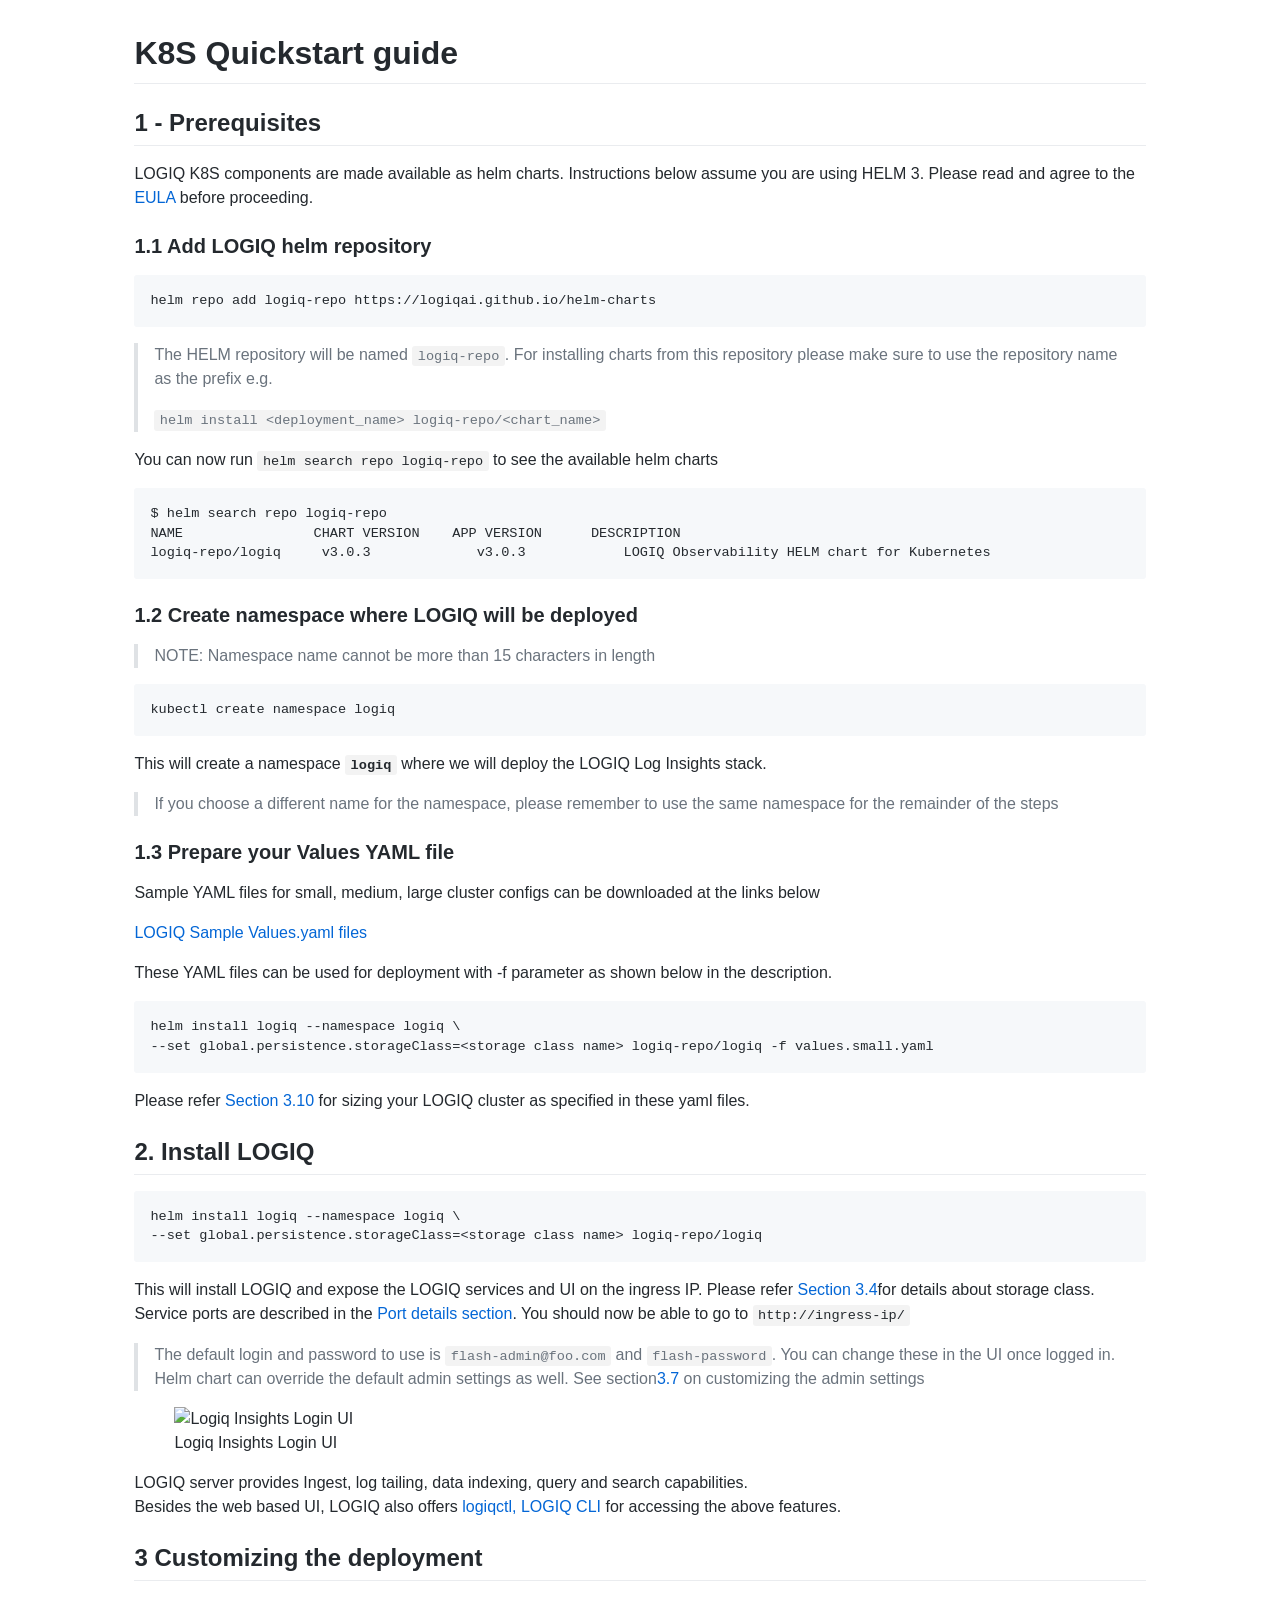
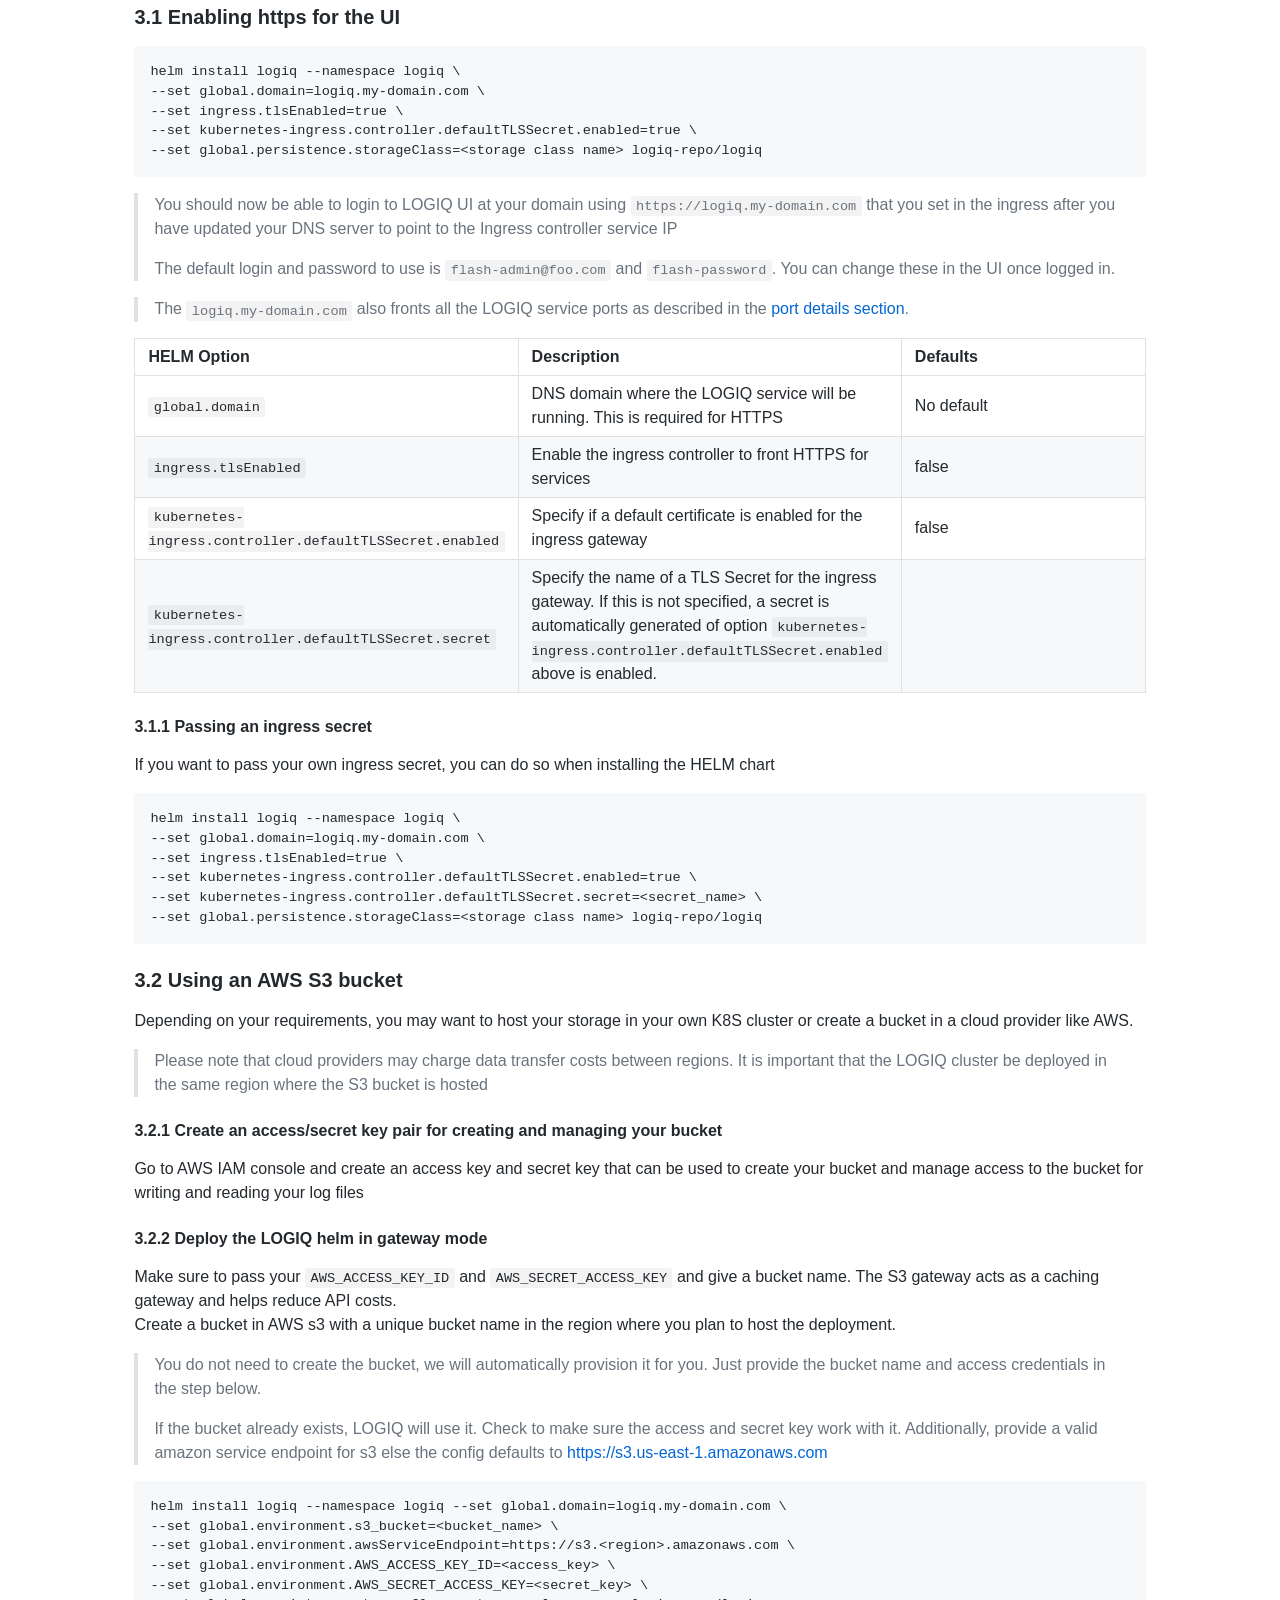
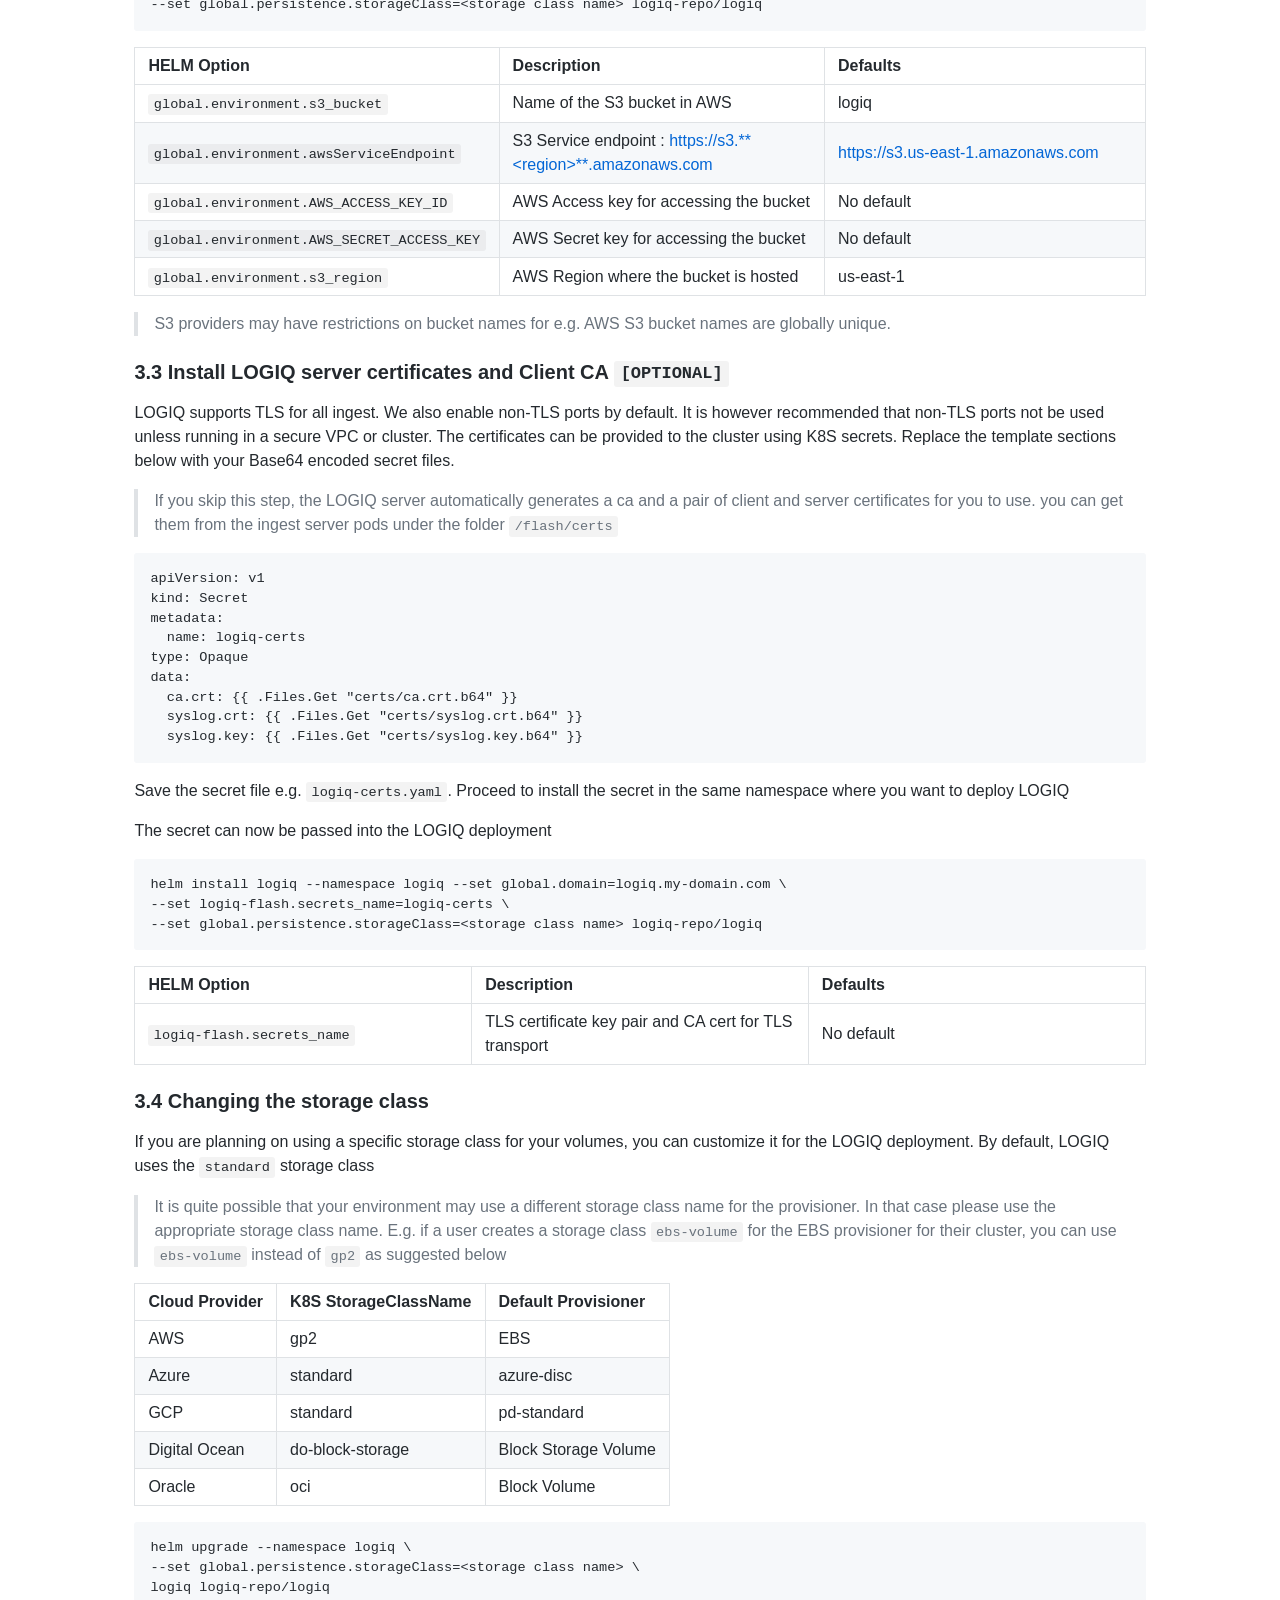
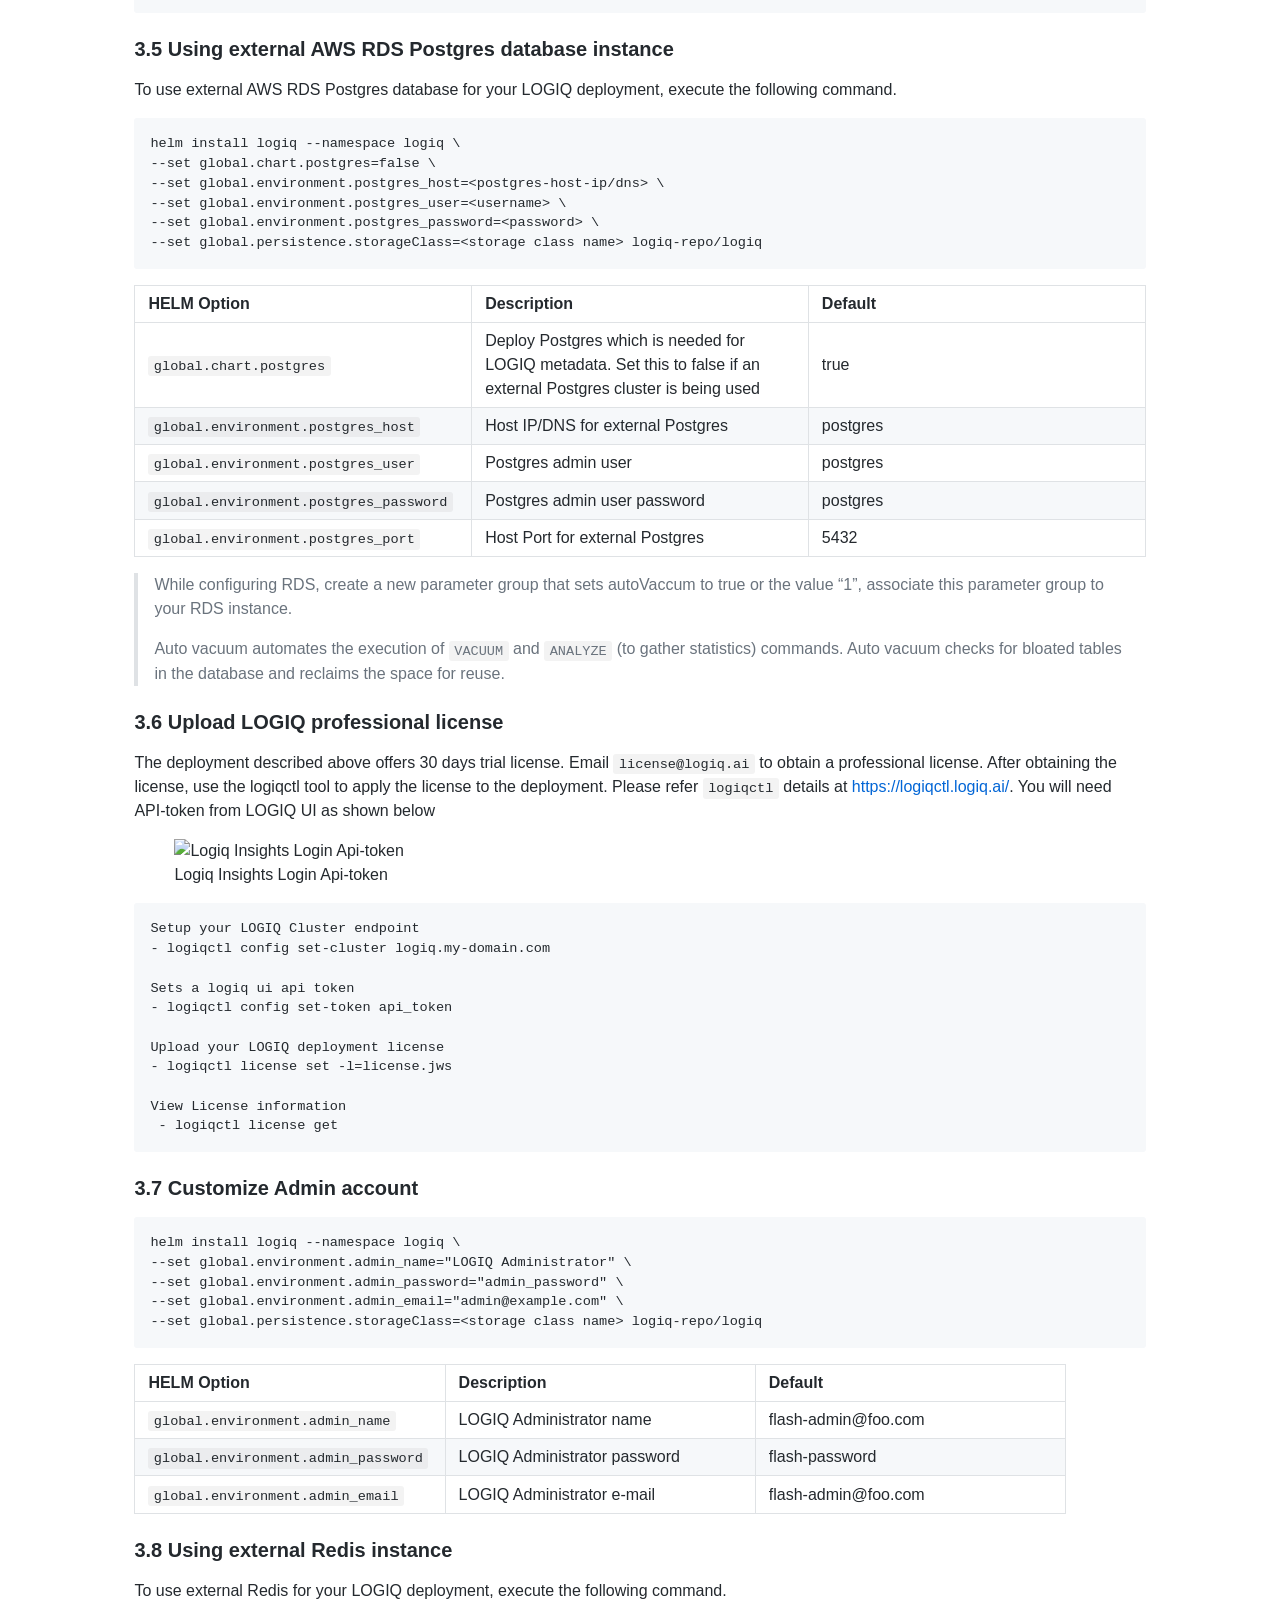
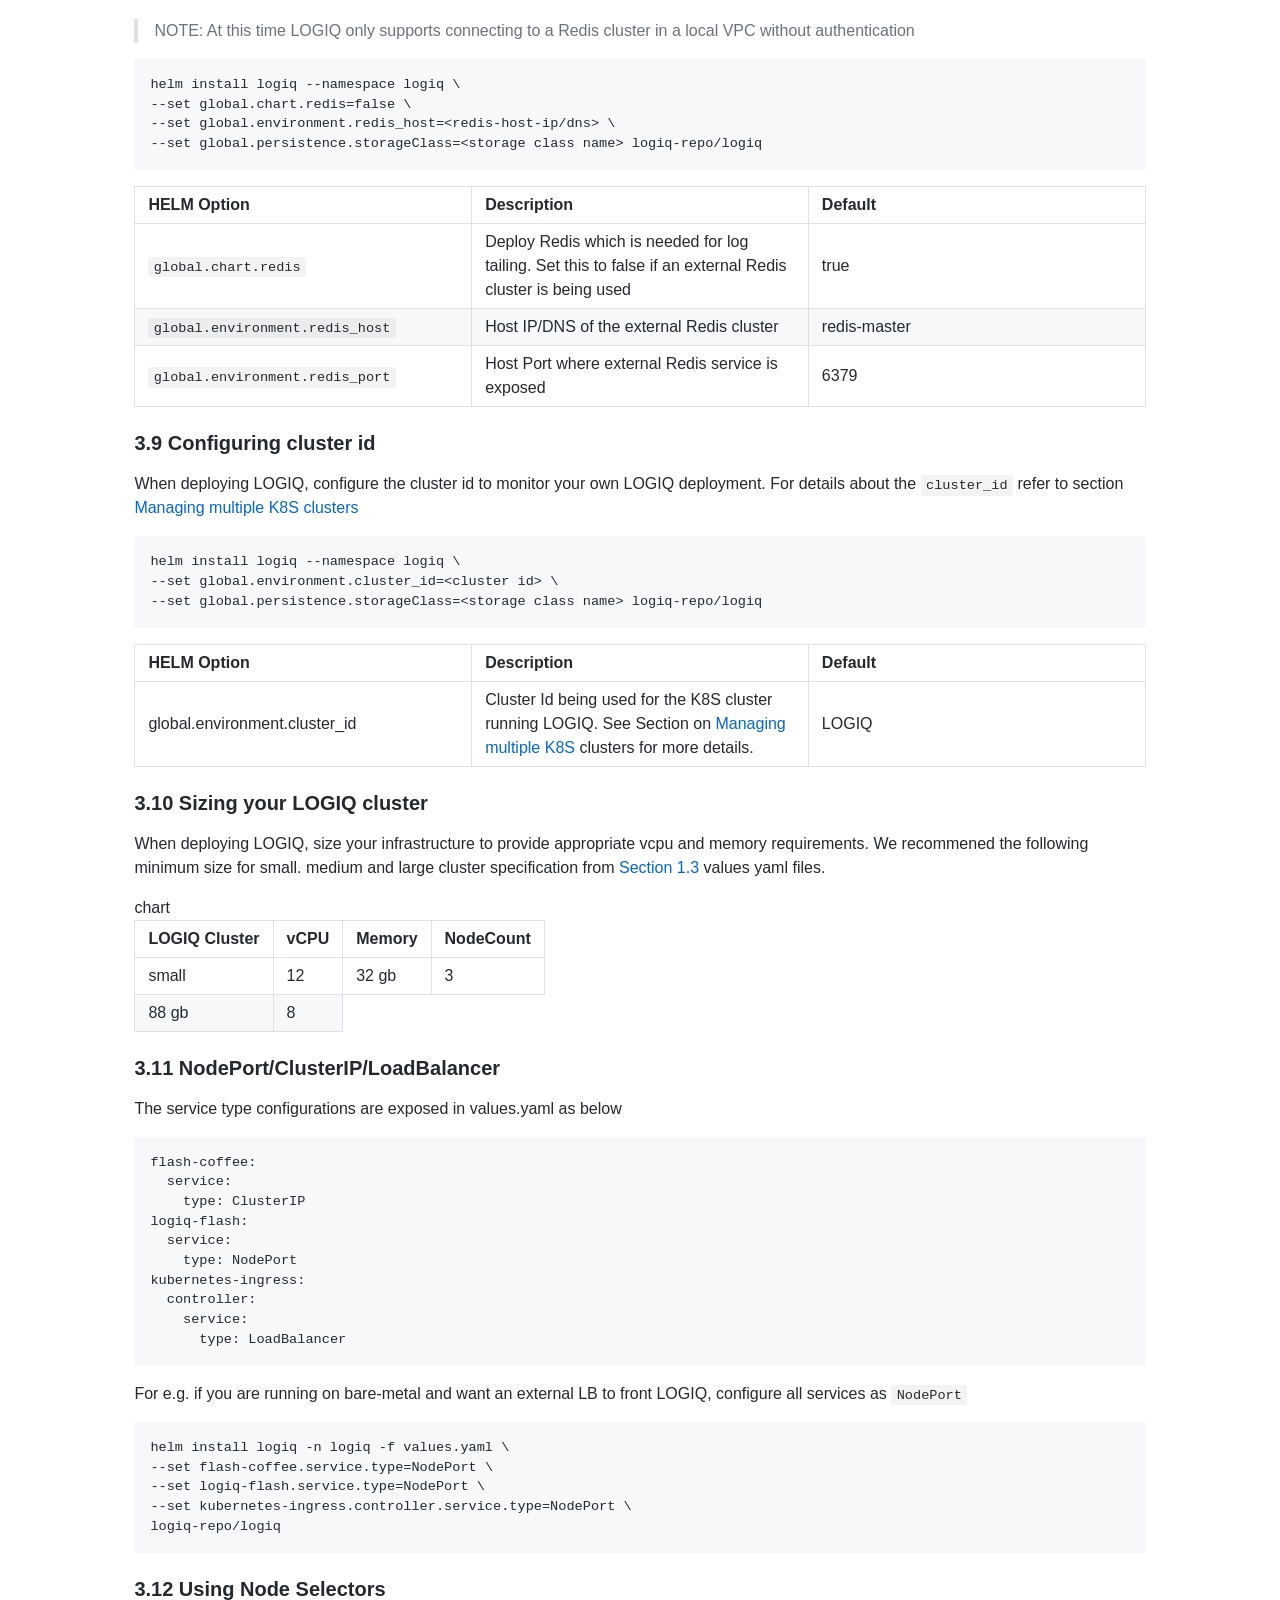
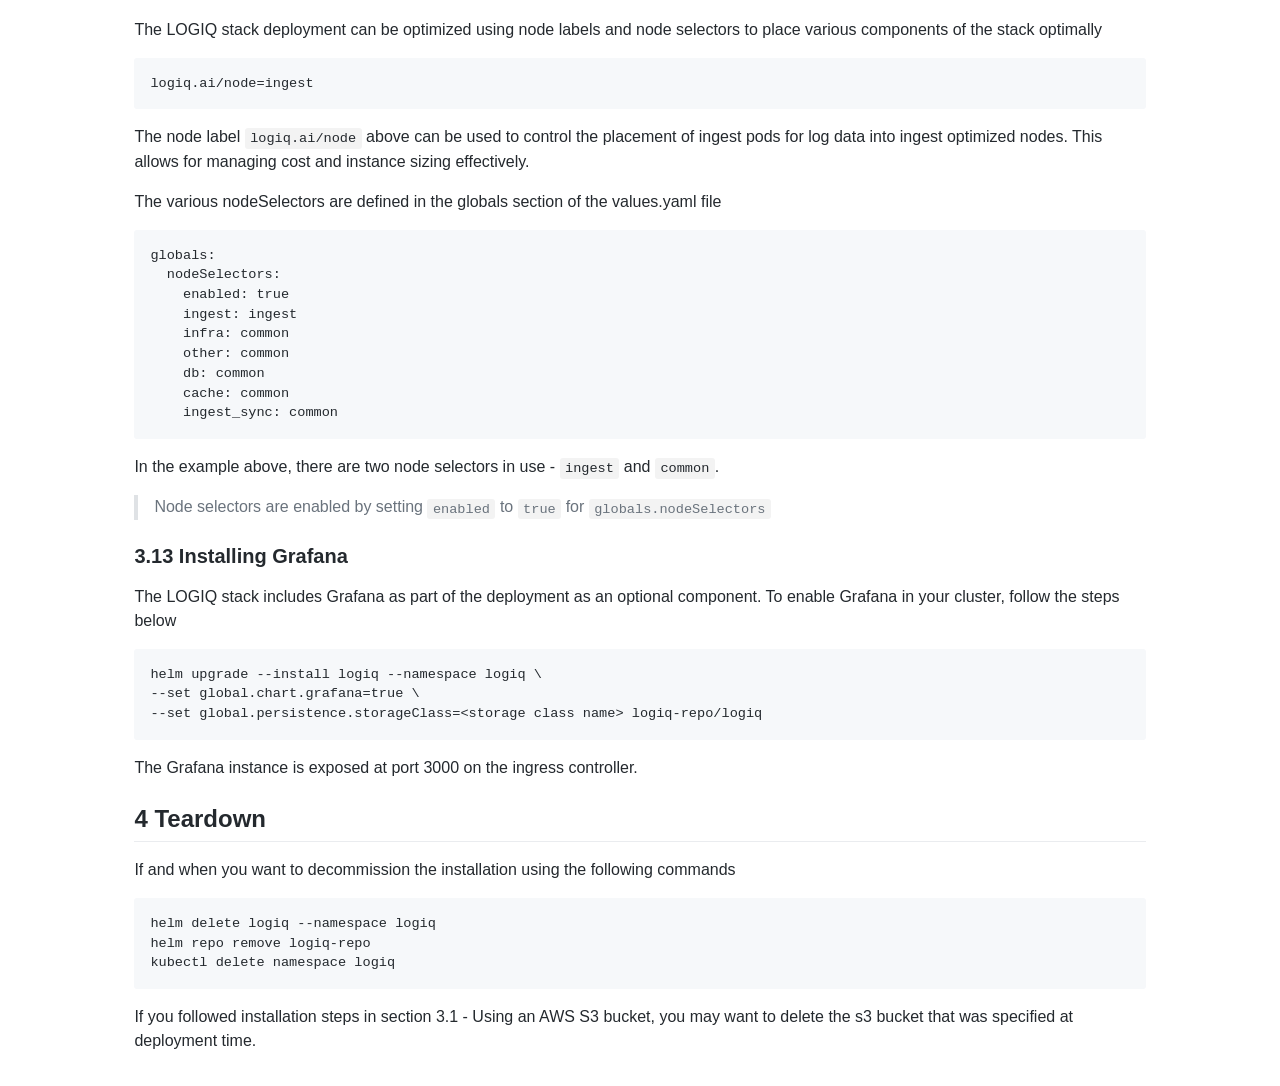
==== commit 32a01d82: "v3.0.3" ====
--- a/index.html
+++ b/index.html
@@ -20,7 +20,7 @@
 <p>You can now run <code>helm search repo logiq-repo</code> to see the available helm charts</p>
 <div class="sourceCode" id="cb2"><pre class="sourceCode bash"><code class="sourceCode bash"><span id="cb2-1"><a href="#cb2-1" aria-hidden="true"></a>$ <span class="ex">helm</span> search repo logiq-repo</span>
 <span id="cb2-2"><a href="#cb2-2" aria-hidden="true"></a><span class="ex">NAME</span>                CHART VERSION    APP VERSION      DESCRIPTION</span>
-<span id="cb2-3"><a href="#cb2-3" aria-hidden="true"></a><span class="ex">logiq-repo/logiq</span>     v3.0.2             v3.0.2            LOGIQ Observability HELM chart for Kubernetes</span></code></pre></div>
+<span id="cb2-3"><a href="#cb2-3" aria-hidden="true"></a><span class="ex">logiq-repo/logiq</span>     v3.0.3             v3.0.3            LOGIQ Observability HELM chart for Kubernetes</span></code></pre></div>
 <h3 id="create-namespace-where-logiq-will-be-deployed">1.2 Create namespace where LOGIQ will be deployed</h3>
 <blockquote>
 <p>NOTE: Namespace name cannot be more than 15 characters in length</p>
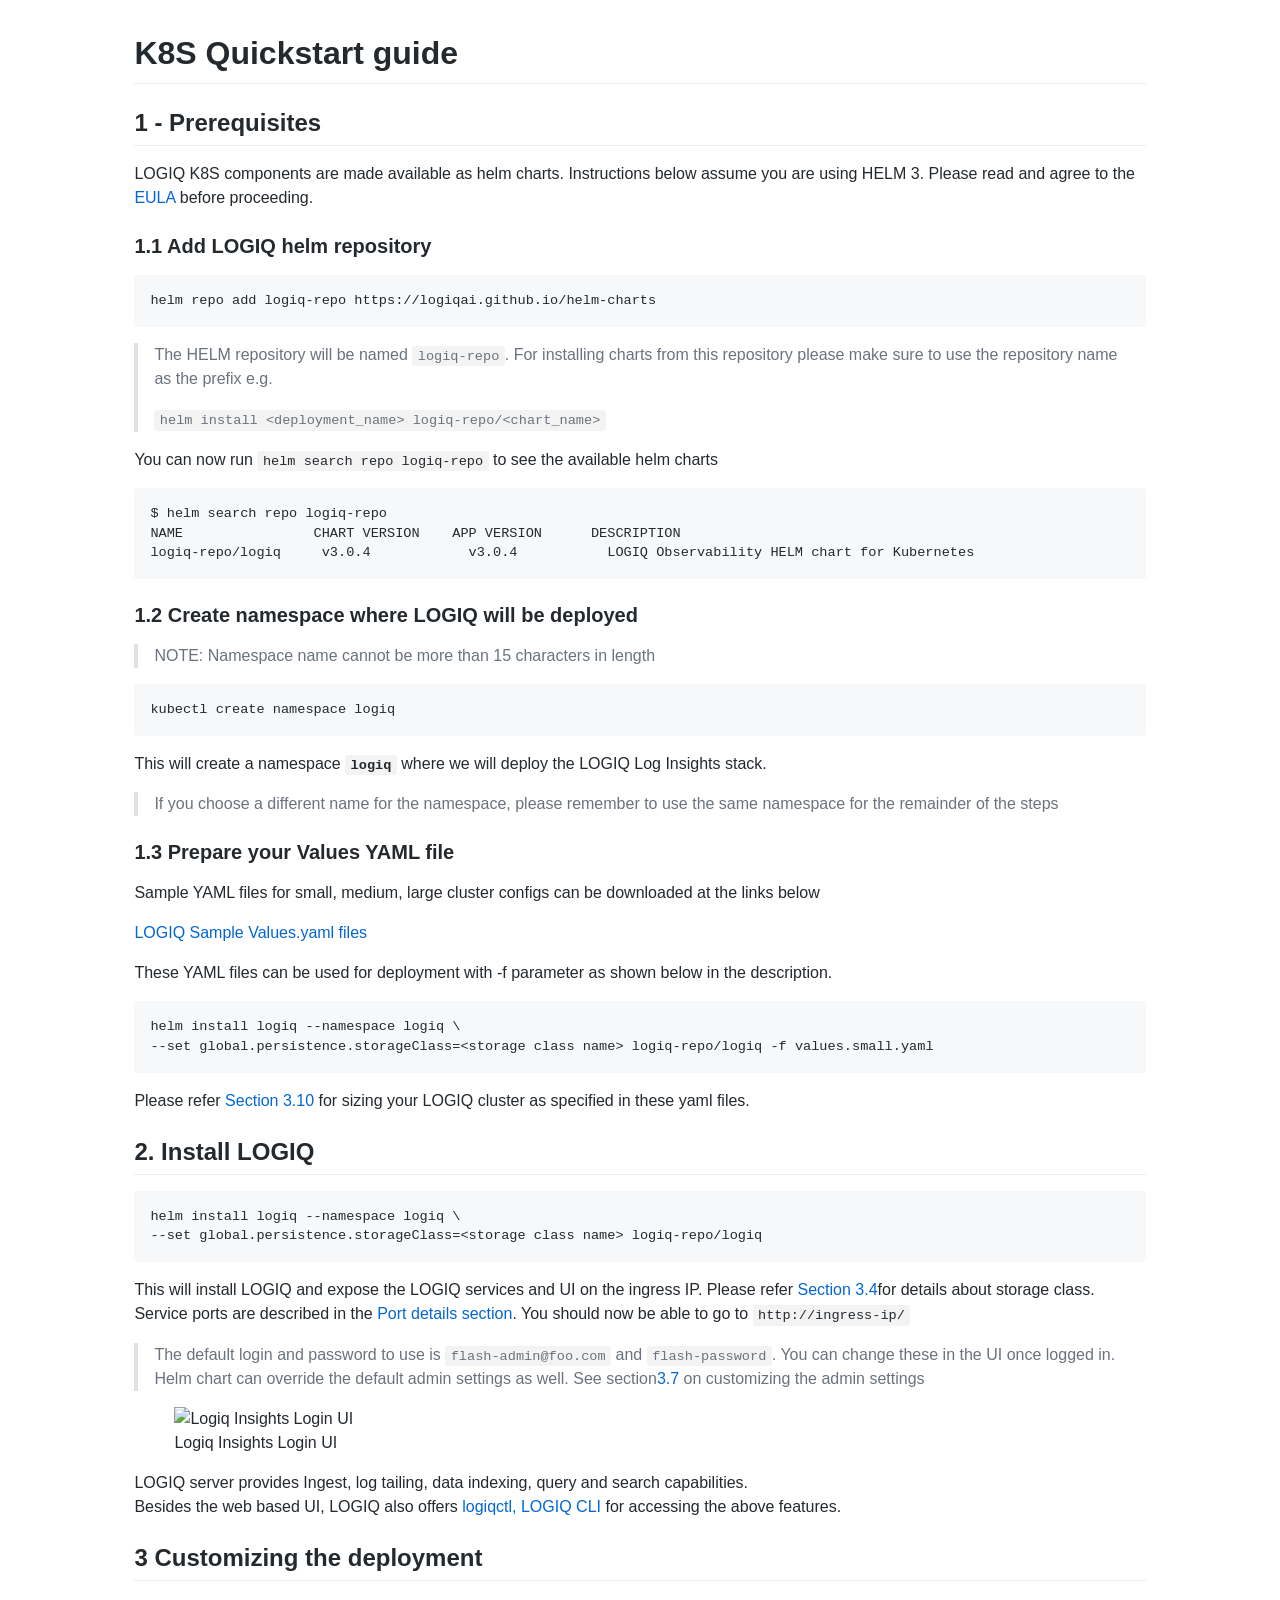
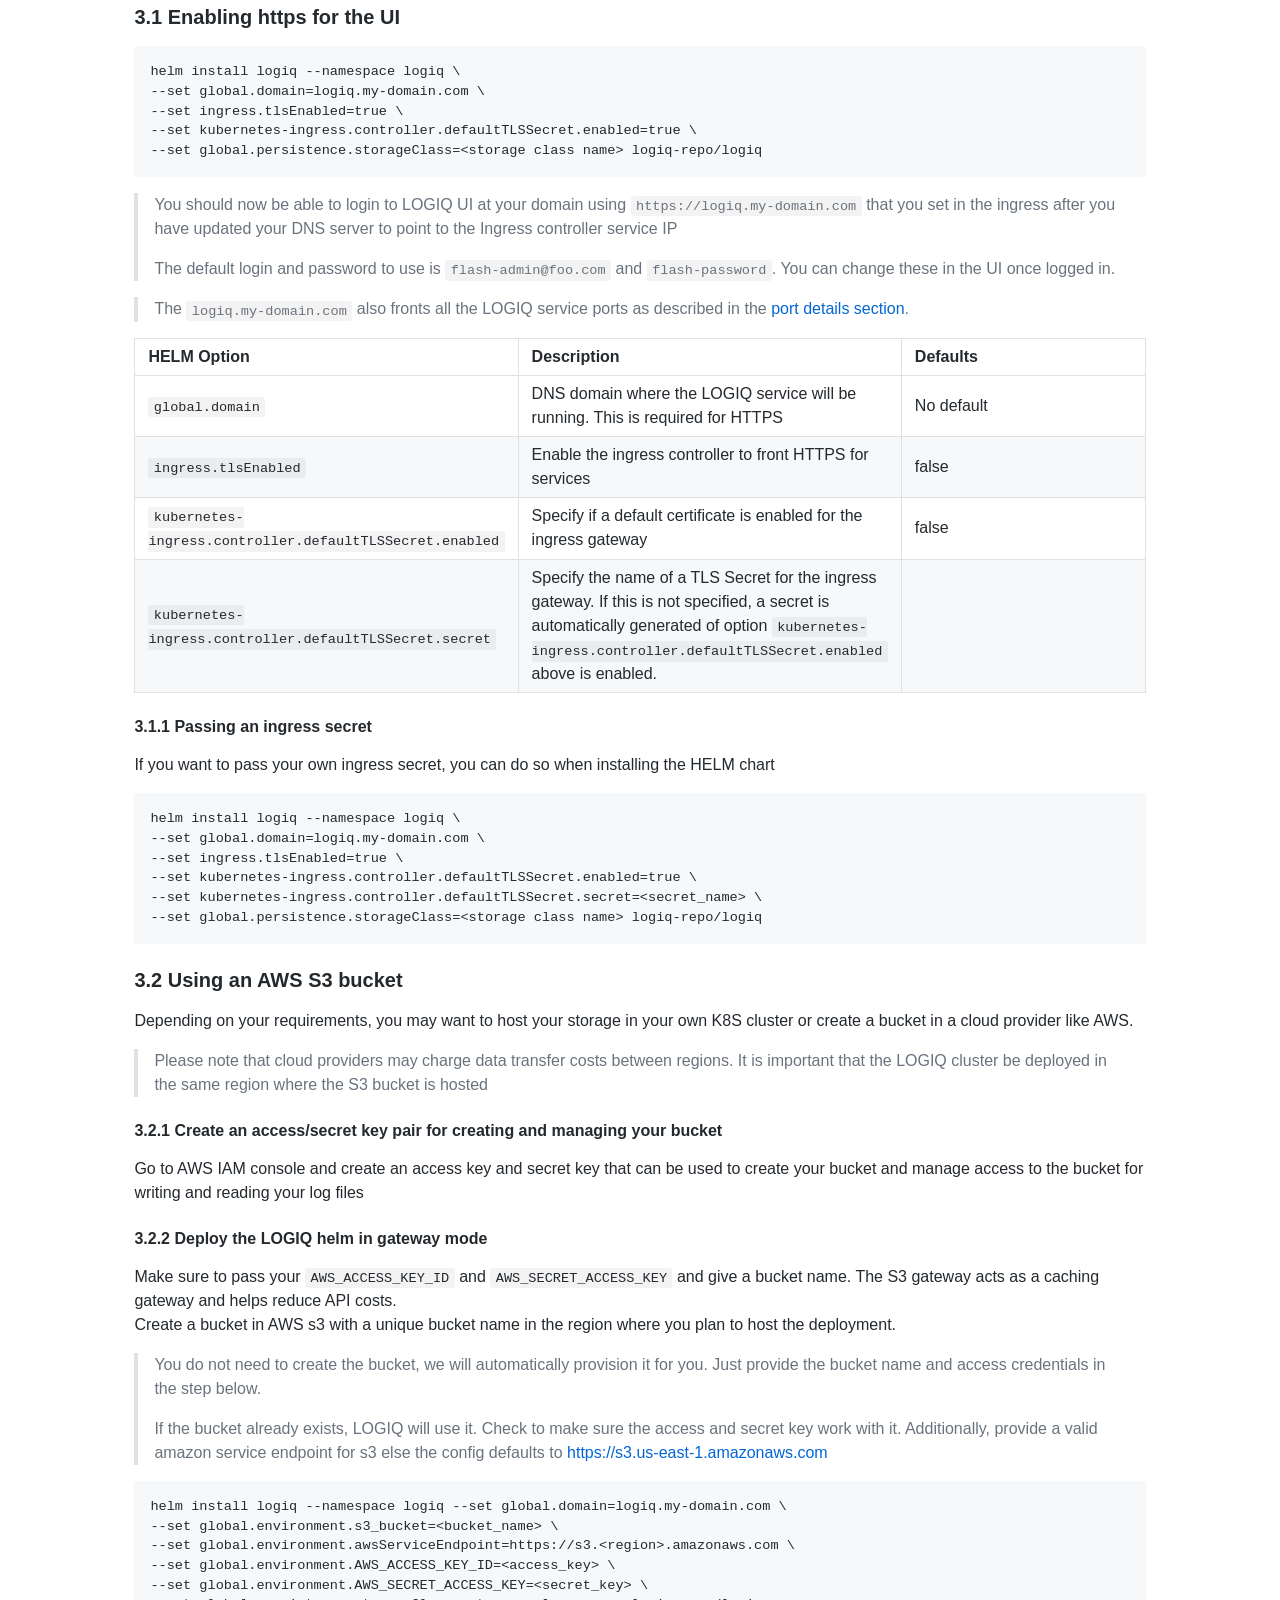
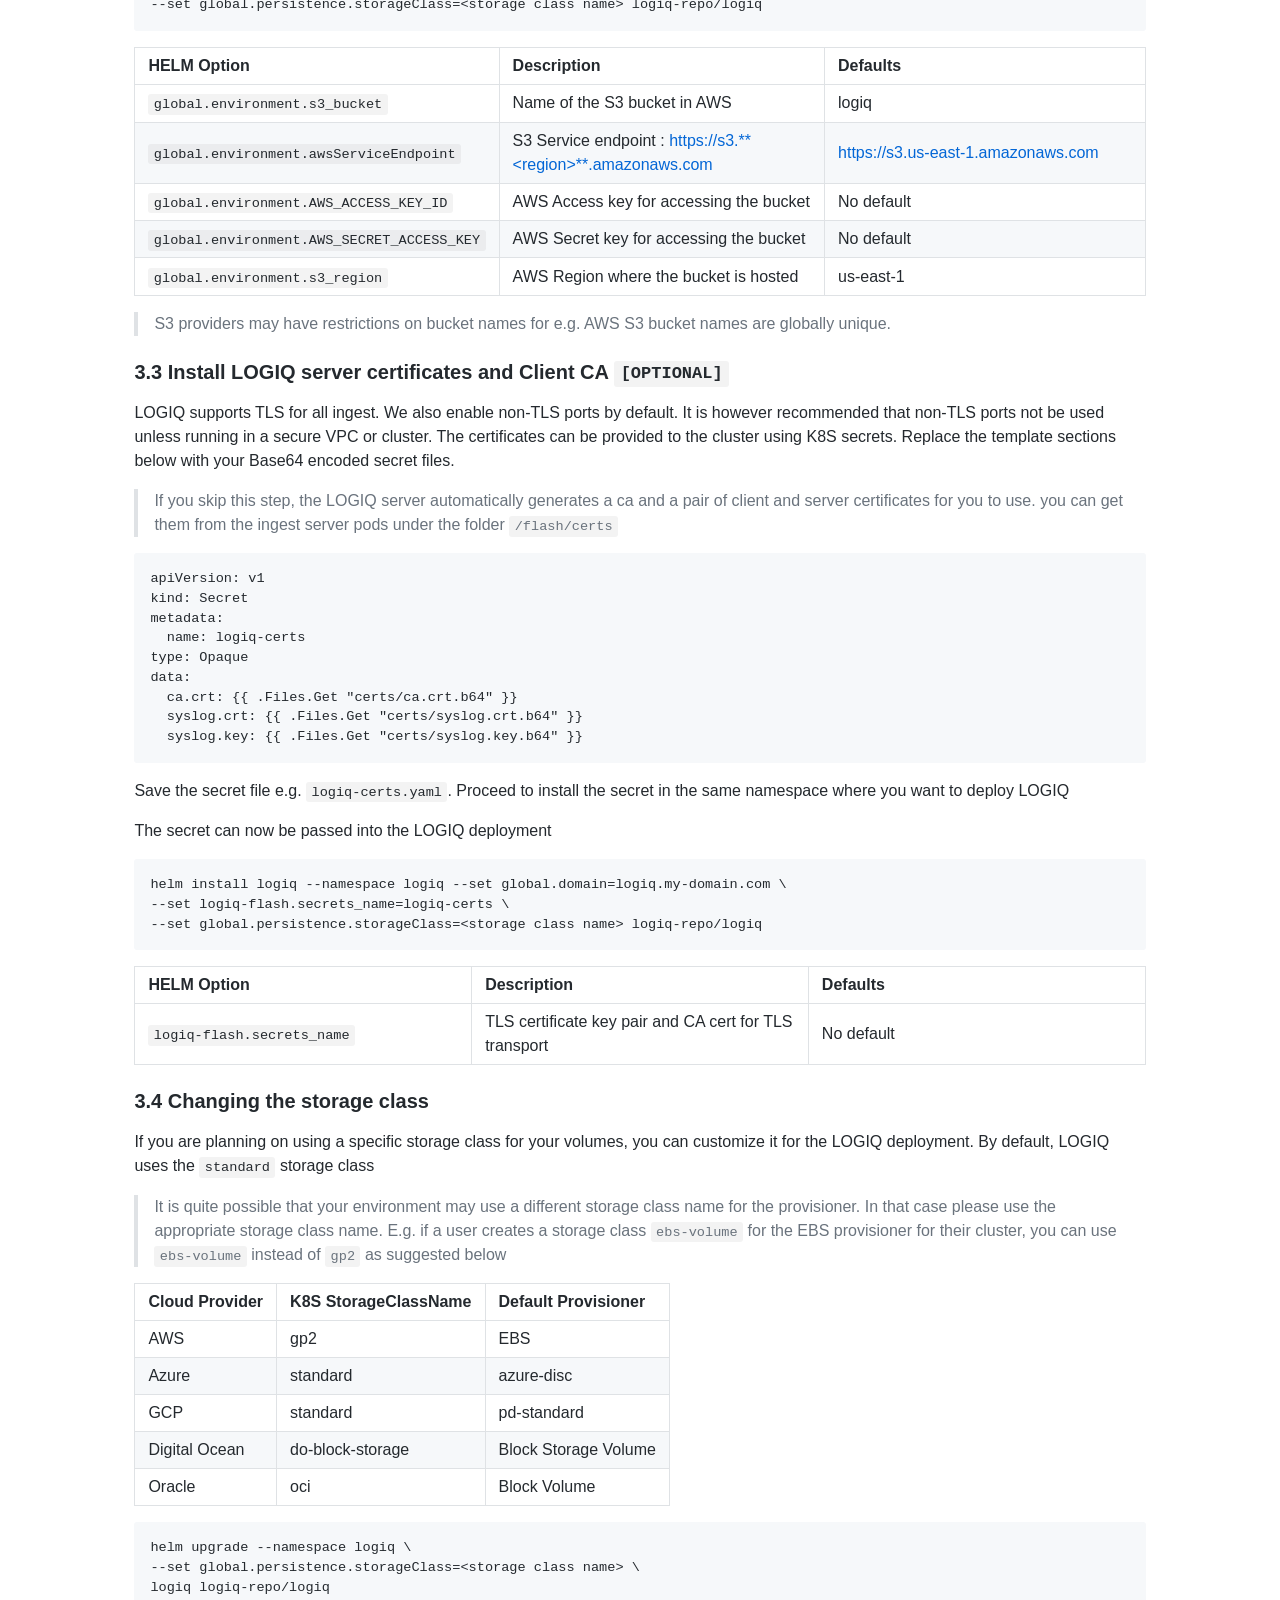
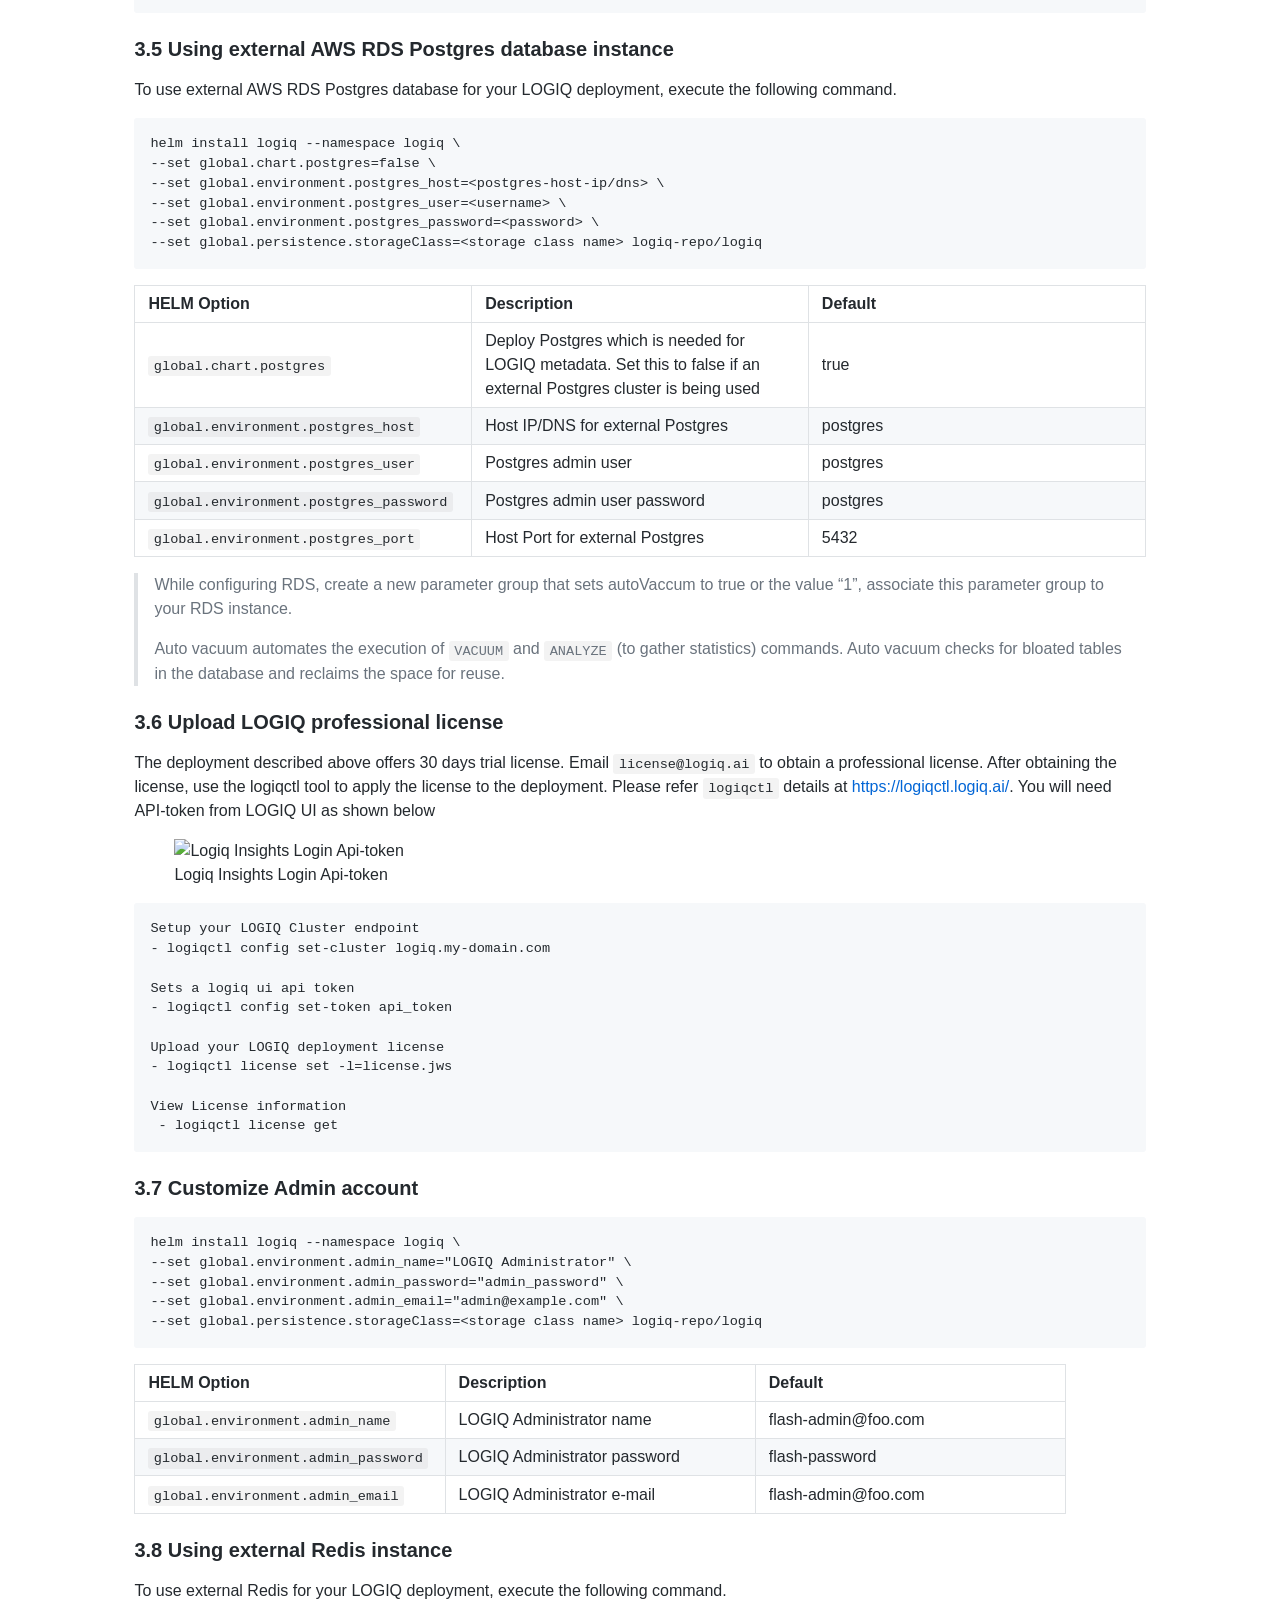
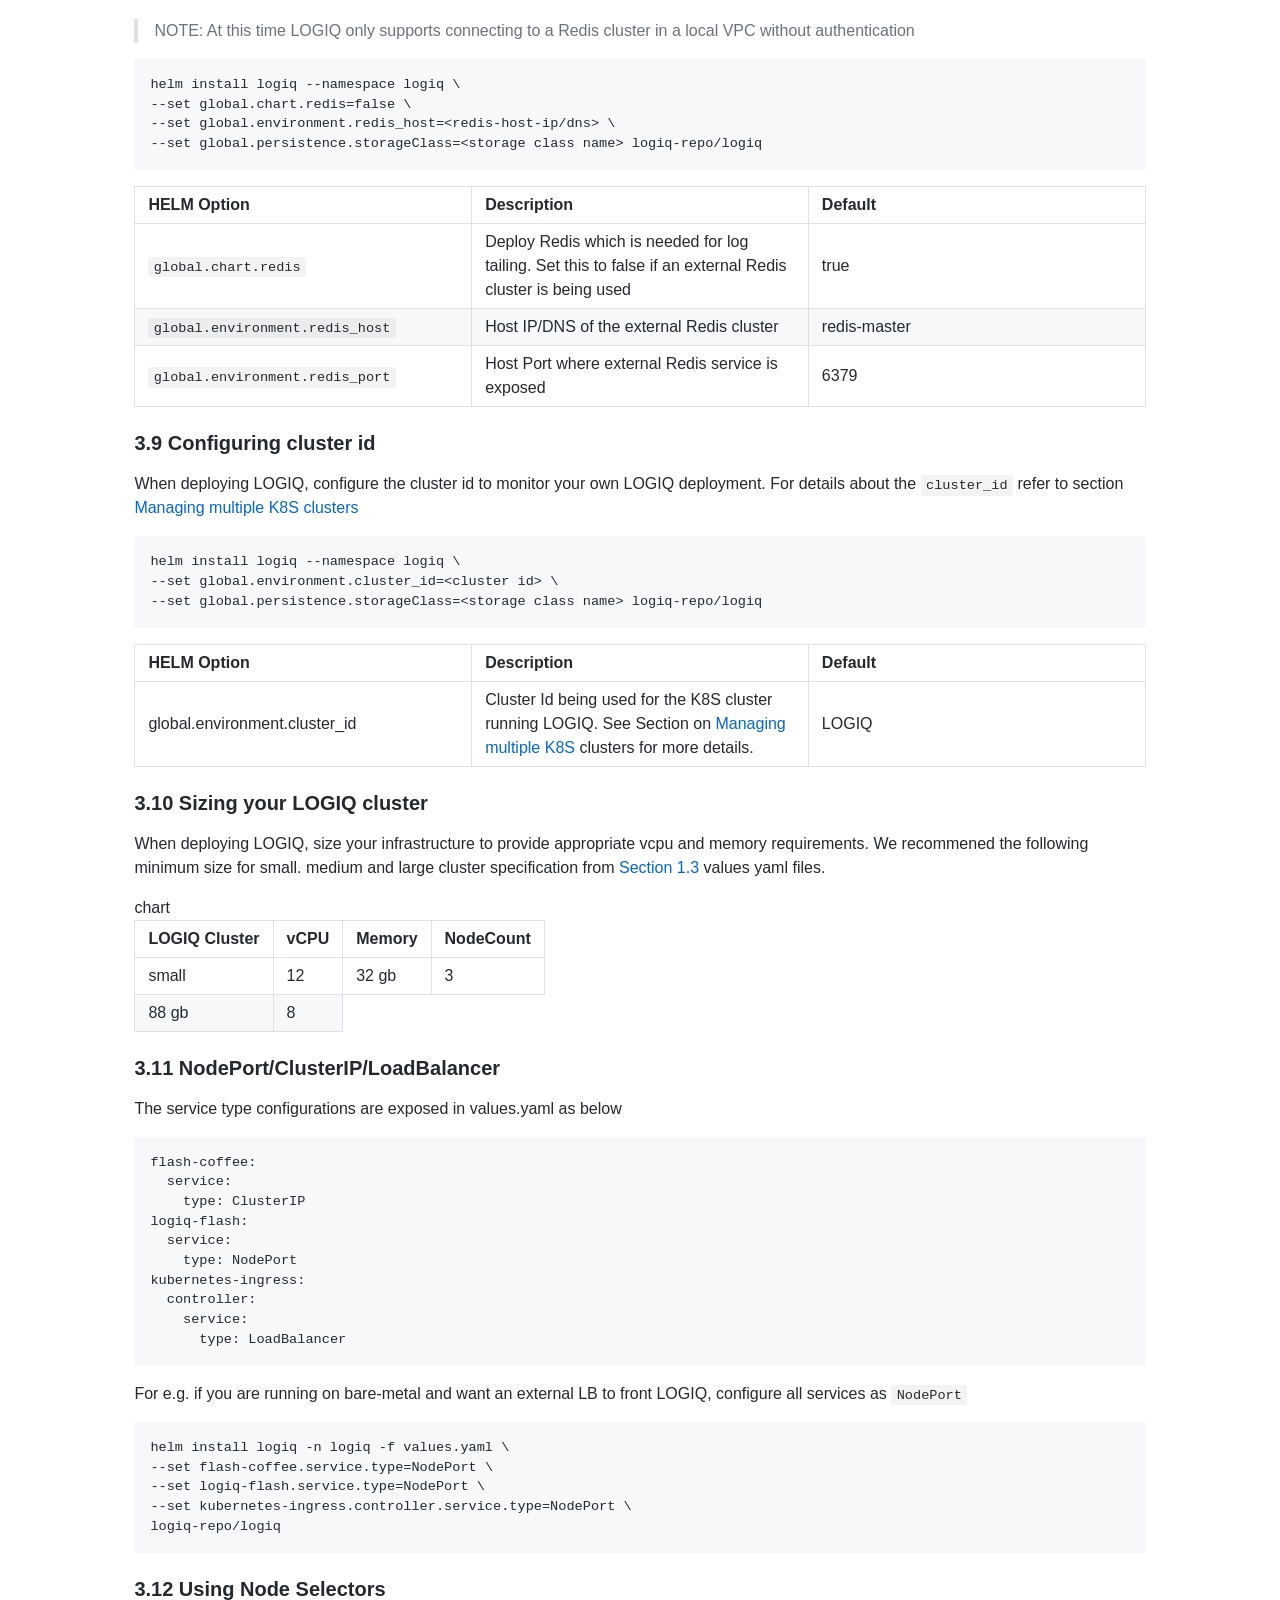
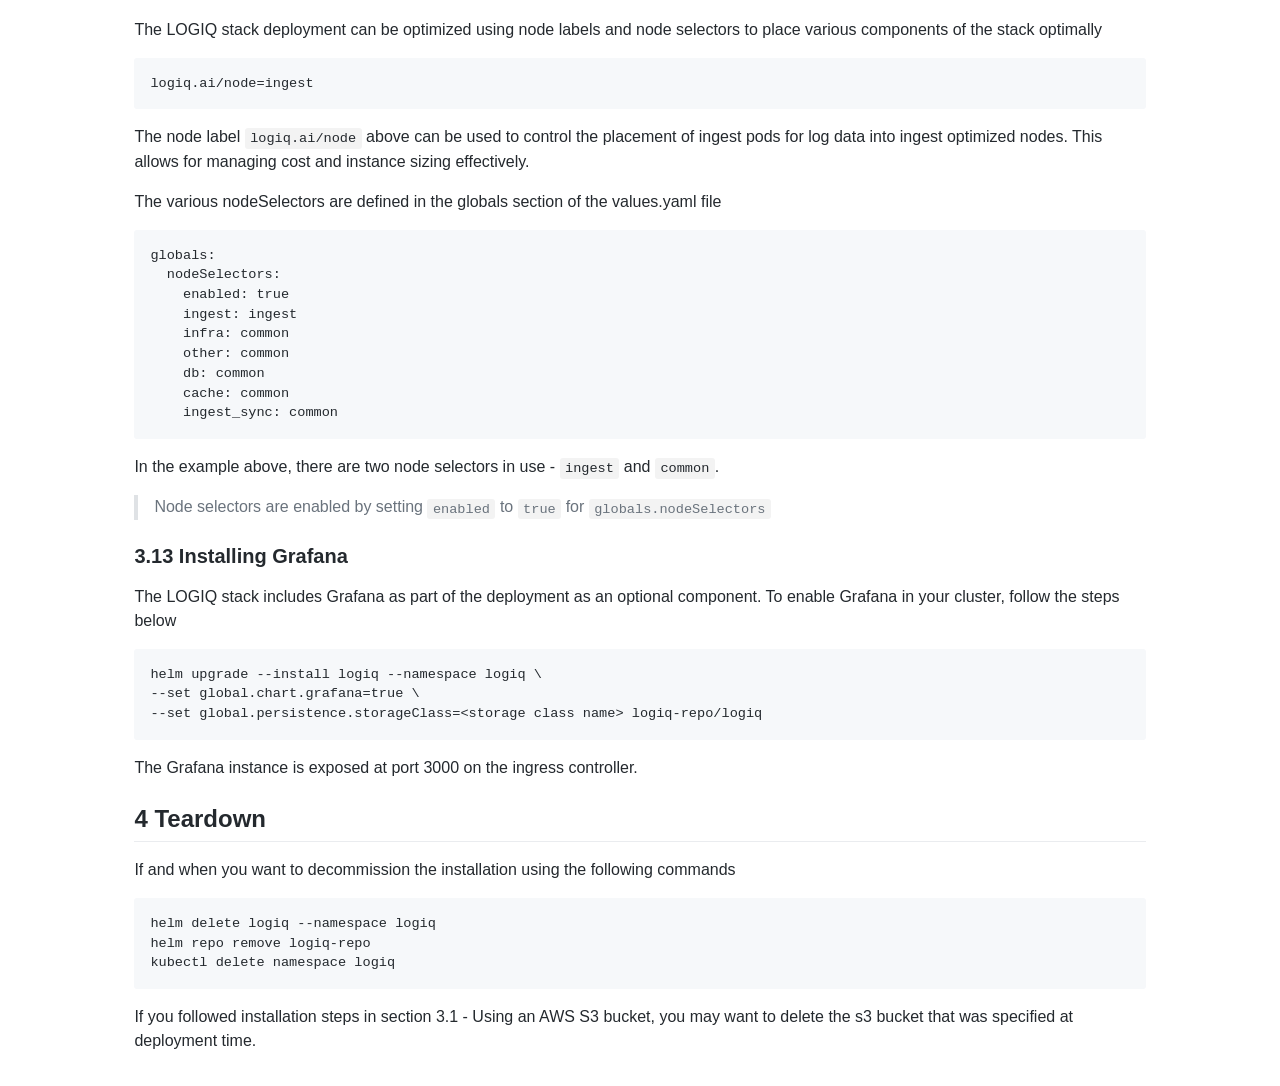
==== commit 3b72b3ec: "Update index.html" ====
--- a/index.html
+++ b/index.html
@@ -20,7 +20,7 @@
 <p>You can now run <code>helm search repo logiq-repo</code> to see the available helm charts</p>
 <div class="sourceCode" id="cb2"><pre class="sourceCode bash"><code class="sourceCode bash"><span id="cb2-1"><a href="#cb2-1" aria-hidden="true"></a>$ <span class="ex">helm</span> search repo logiq-repo</span>
 <span id="cb2-2"><a href="#cb2-2" aria-hidden="true"></a><span class="ex">NAME</span>                CHART VERSION    APP VERSION      DESCRIPTION</span>
-<span id="cb2-3"><a href="#cb2-3" aria-hidden="true"></a><span class="ex">logiq-repo/logiq</span>     v3.0.3             v3.0.3            LOGIQ Observability HELM chart for Kubernetes</span></code></pre></div>
+<span id="cb2-3"><a href="#cb2-3" aria-hidden="true"></a><span class="ex">logiq-repo/logiq</span>     v3.0.4            v3.0.4           LOGIQ Observability HELM chart for Kubernetes</span></code></pre></div>
 <h3 id="create-namespace-where-logiq-will-be-deployed">1.2 Create namespace where LOGIQ will be deployed</h3>
 <blockquote>
 <p>NOTE: Namespace name cannot be more than 15 characters in length</p>
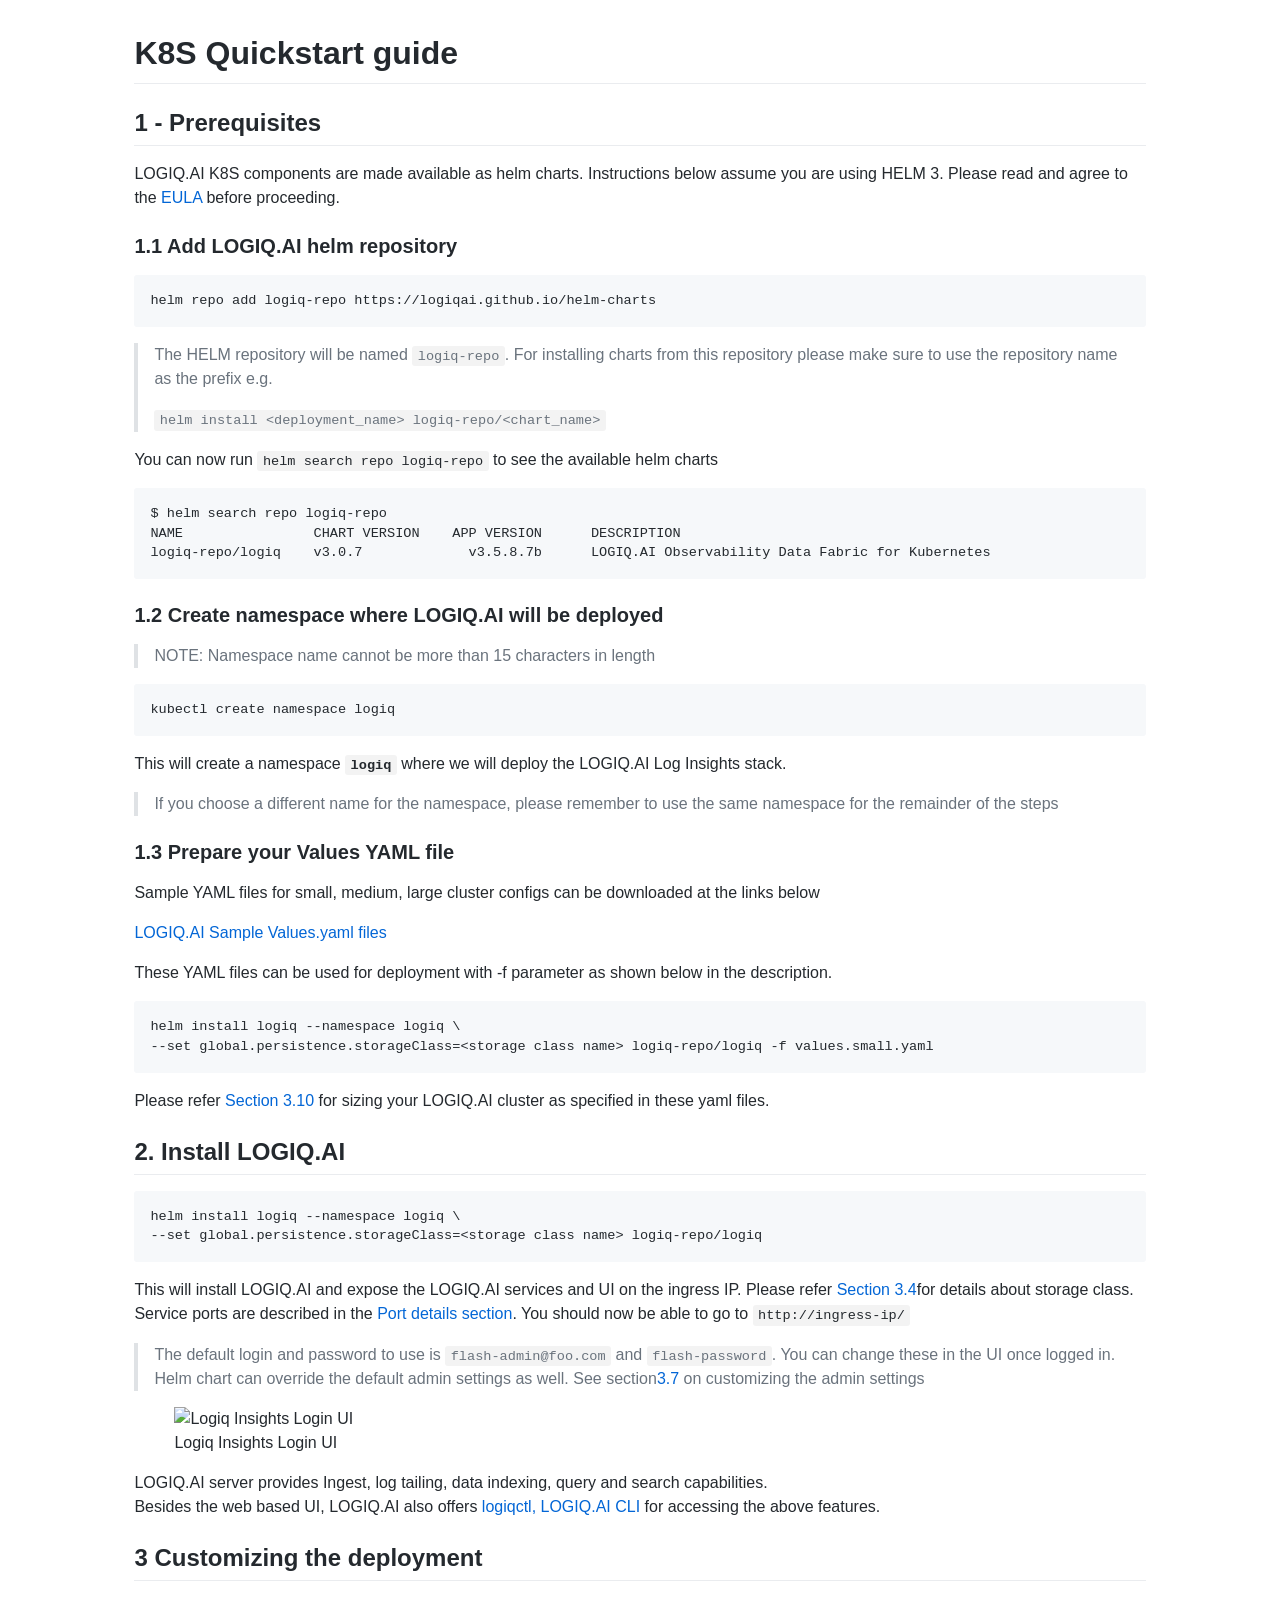
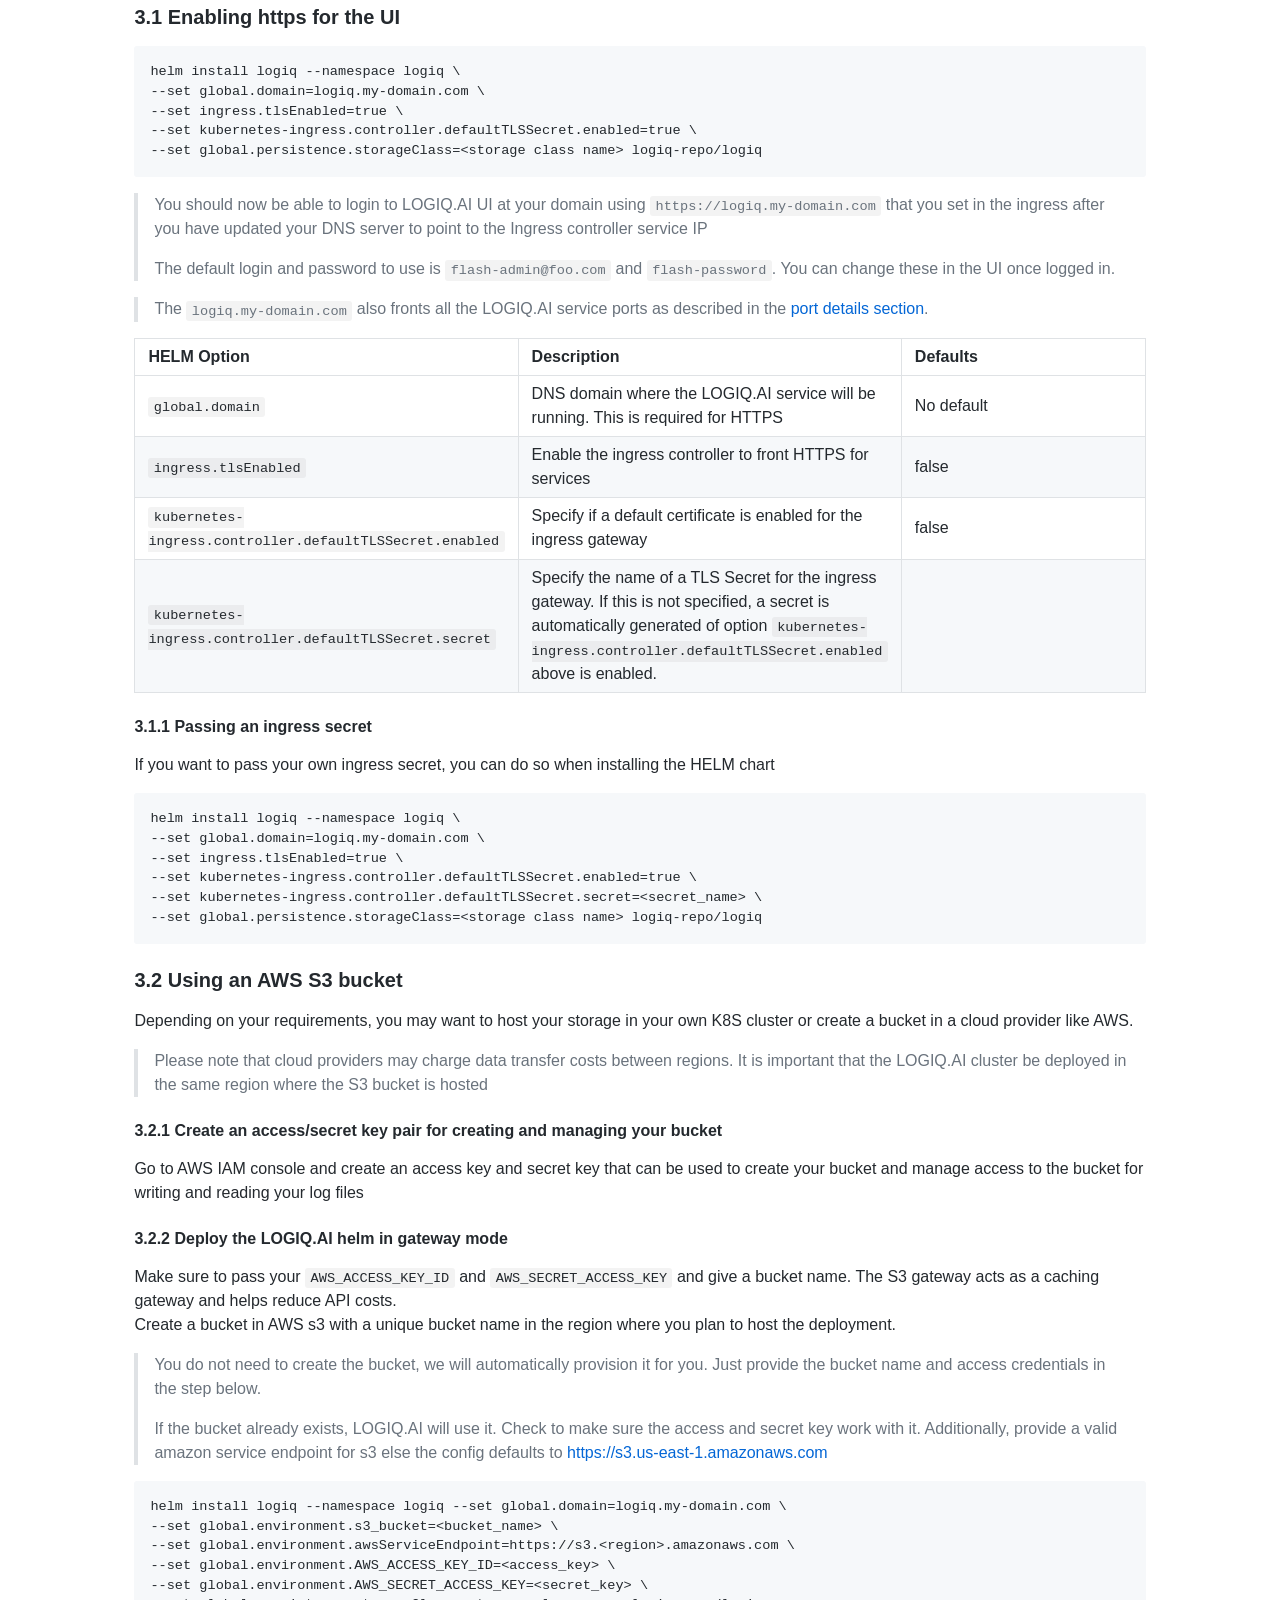
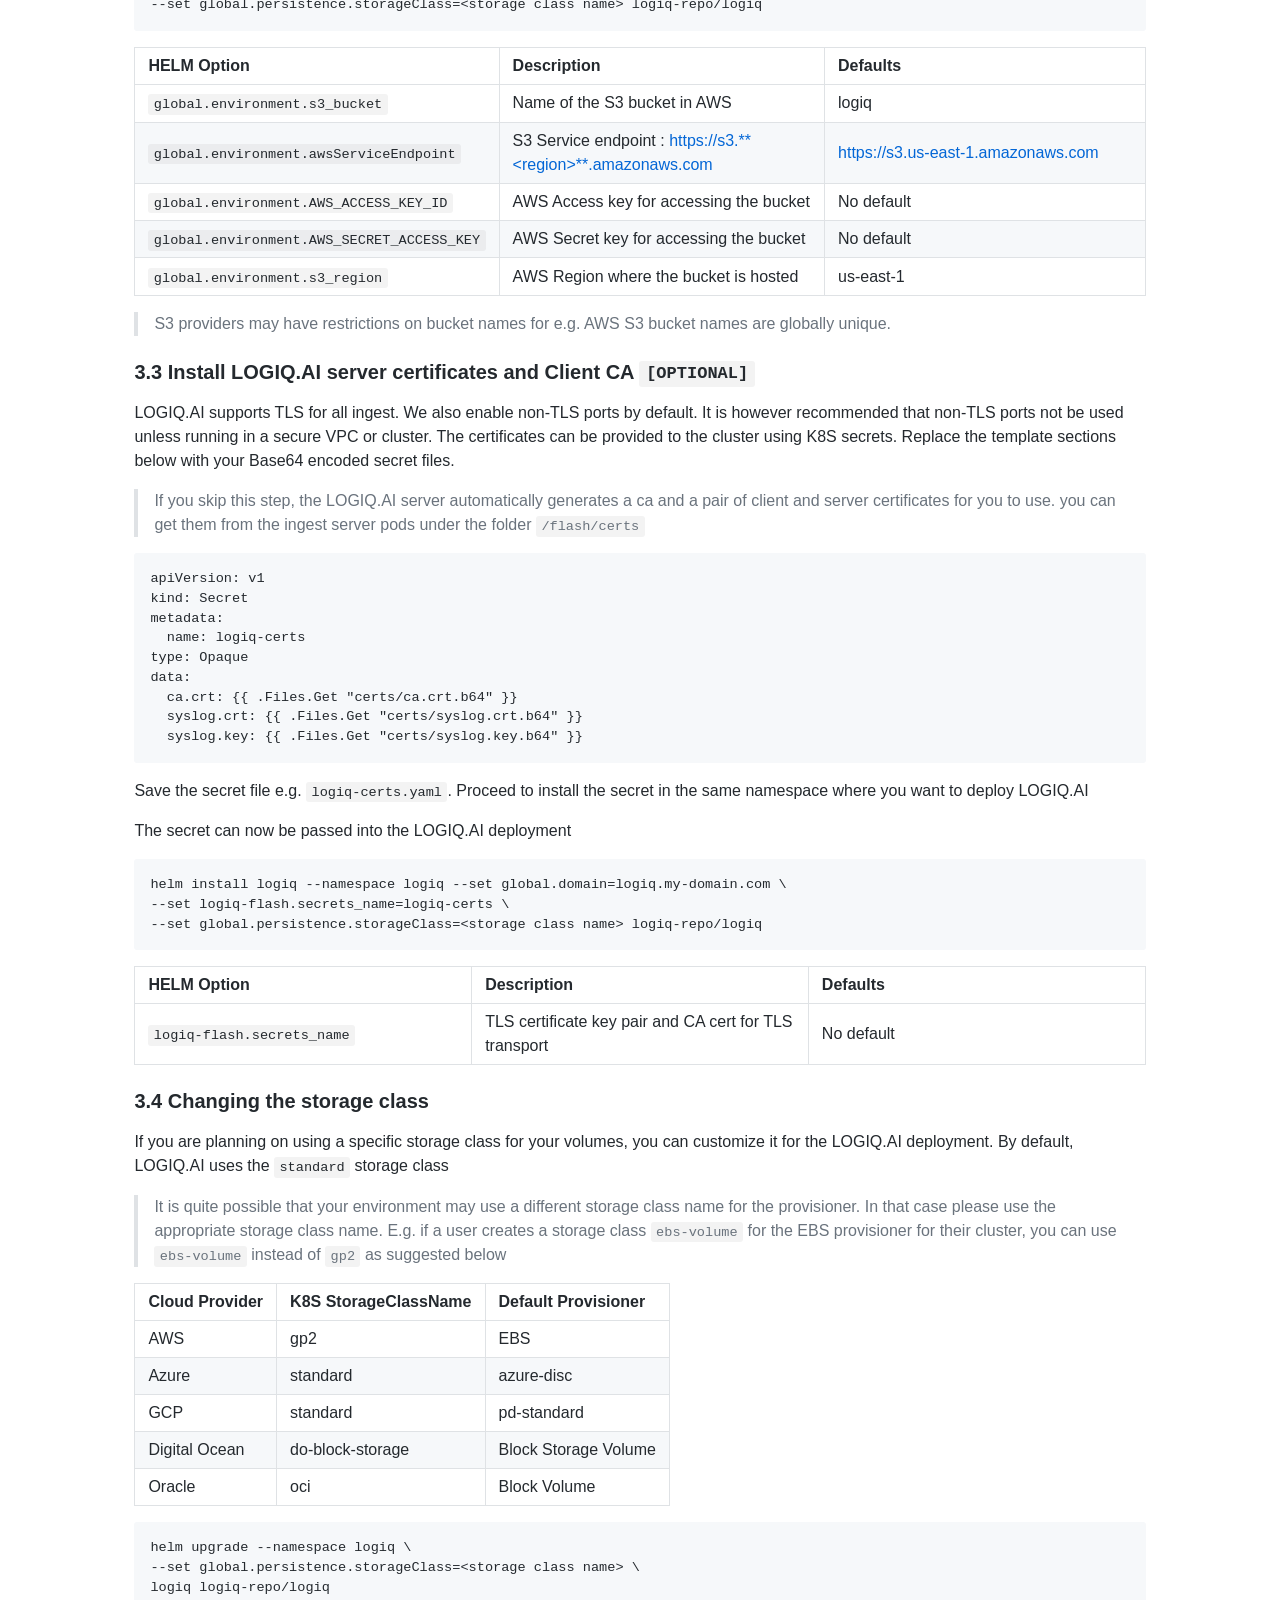
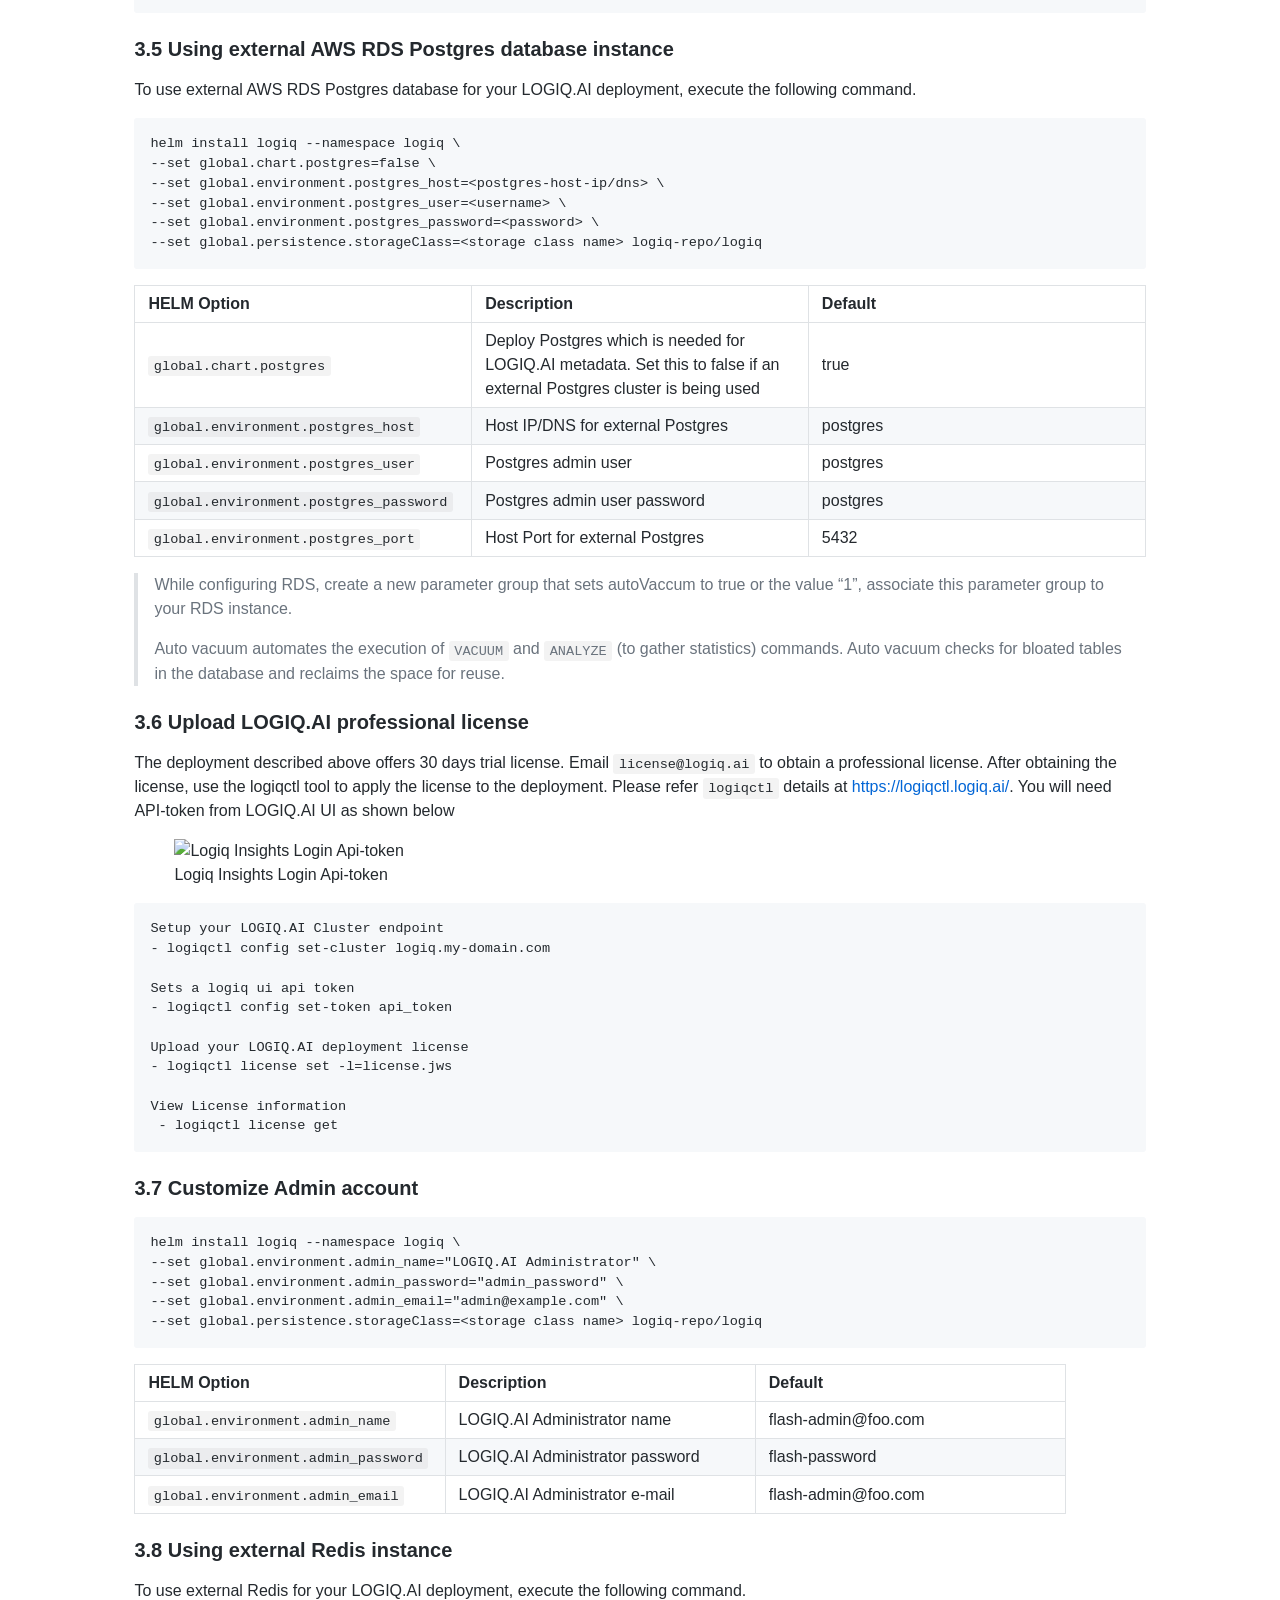
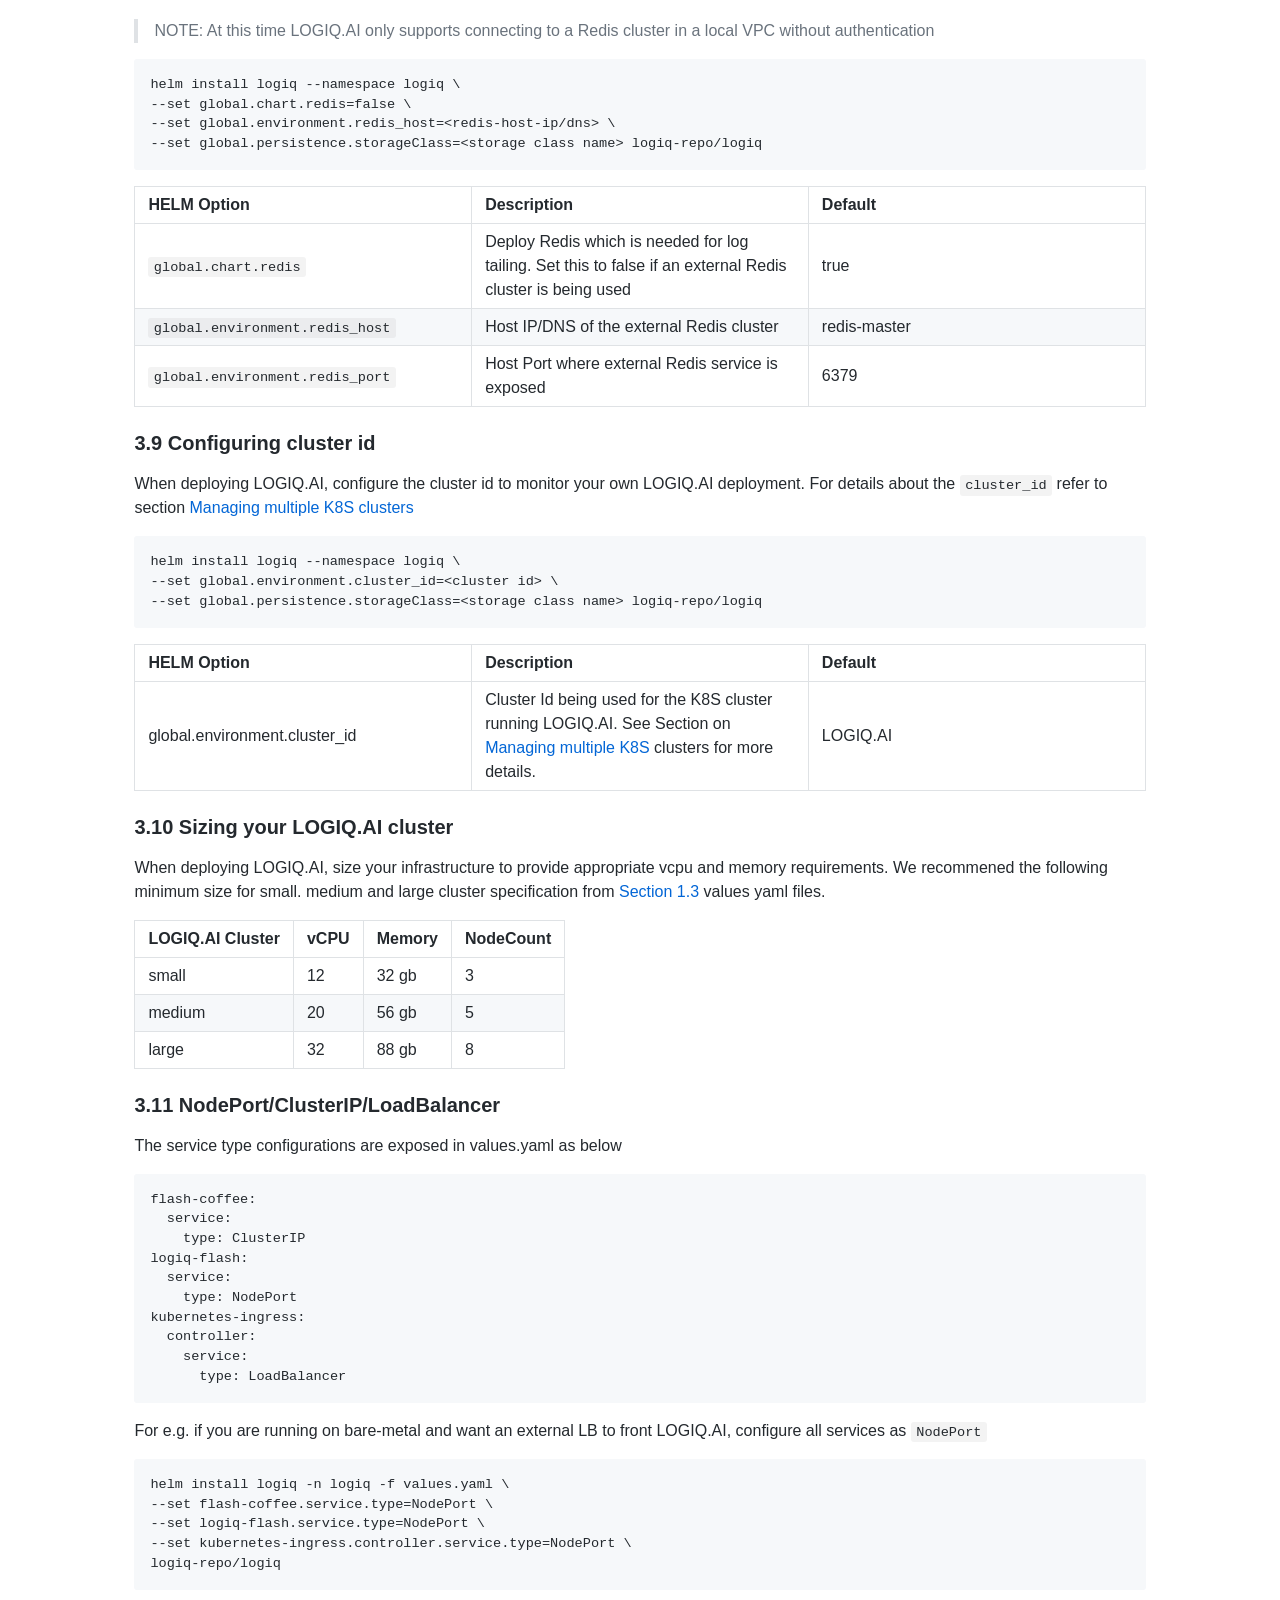
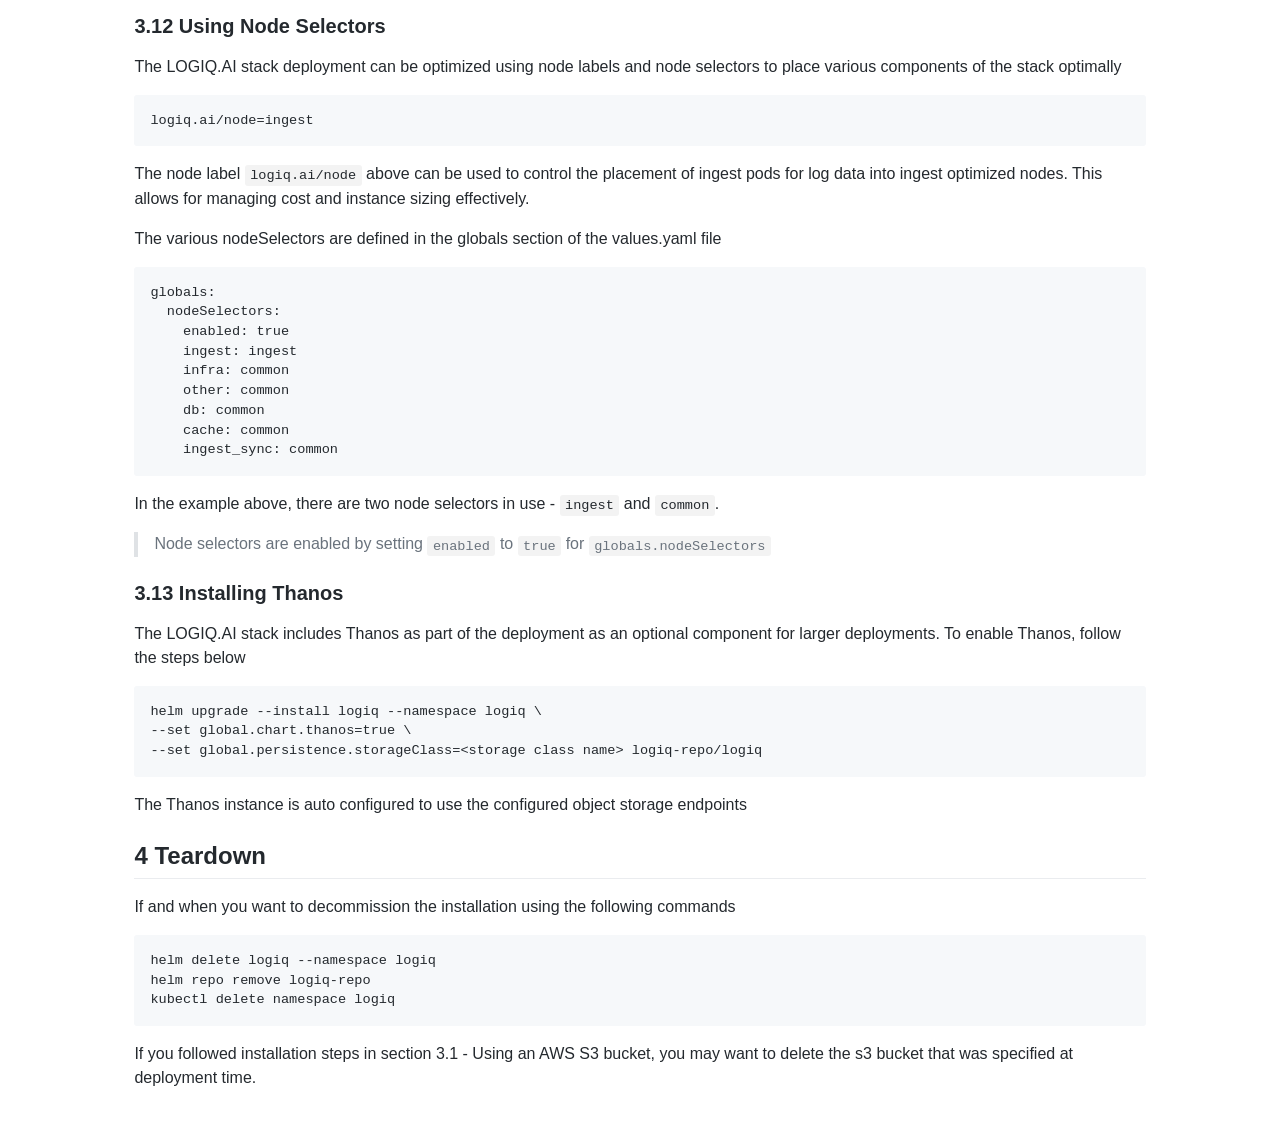
==== commit 7b4d3835: "Updated to chart v3.0.7" ====
--- a/index.html
+++ b/index.html
@@ -10,8 +10,8 @@
 <div class="markdown-body">
 <h1 id="k8s-quickstart-guide">K8S Quickstart guide</h1>
 <h2 id="prerequisites">1 - Prerequisites</h2>
-<p>LOGIQ K8S components are made available as helm charts. Instructions below assume you are using HELM 3. Please read and agree to the <a href="https://docs.logiq.ai/eula/eula">EULA</a> before proceeding.</p>
-<h3 id="add-logiq-helm-repository">1.1 Add LOGIQ helm repository</h3>
+<p>LOGIQ.AI K8S components are made available as helm charts. Instructions below assume you are using HELM 3. Please read and agree to the <a href="https://docs.logiq.ai/eula/eula">EULA</a> before proceeding.</p>
+<h3 id="add-logiq.ai-helm-repository">1.1 Add LOGIQ.AI helm repository</h3>
 <div class="sourceCode" id="cb1"><pre class="sourceCode bash"><code class="sourceCode bash"><span id="cb1-1"><a href="#cb1-1" aria-hidden="true"></a><span class="ex">helm</span> repo add logiq-repo https://logiqai.github.io/helm-charts</span></code></pre></div>
 <blockquote>
 <p>The HELM repository will be named <code>logiq-repo</code>. For installing charts from this repository please make sure to use the repository name as the prefix e.g.</p>
@@ -20,35 +20,35 @@
 <p>You can now run <code>helm search repo logiq-repo</code> to see the available helm charts</p>
 <div class="sourceCode" id="cb2"><pre class="sourceCode bash"><code class="sourceCode bash"><span id="cb2-1"><a href="#cb2-1" aria-hidden="true"></a>$ <span class="ex">helm</span> search repo logiq-repo</span>
 <span id="cb2-2"><a href="#cb2-2" aria-hidden="true"></a><span class="ex">NAME</span>                CHART VERSION    APP VERSION      DESCRIPTION</span>
-<span id="cb2-3"><a href="#cb2-3" aria-hidden="true"></a><span class="ex">logiq-repo/logiq</span>     v3.0.4            v3.0.4           LOGIQ Observability HELM chart for Kubernetes</span></code></pre></div>
-<h3 id="create-namespace-where-logiq-will-be-deployed">1.2 Create namespace where LOGIQ will be deployed</h3>
+<span id="cb2-3"><a href="#cb2-3" aria-hidden="true"></a><span class="ex">logiq-repo/logiq</span>    v3.0.7             v3.5.8.7b      LOGIQ.AI Observability Data Fabric for Kubernetes</span></code></pre></div>
+<h3 id="create-namespace-where-logiq.ai-will-be-deployed">1.2 Create namespace where LOGIQ.AI will be deployed</h3>
 <blockquote>
 <p>NOTE: Namespace name cannot be more than 15 characters in length</p>
 </blockquote>
 <div class="sourceCode" id="cb3"><pre class="sourceCode bash"><code class="sourceCode bash"><span id="cb3-1"><a href="#cb3-1" aria-hidden="true"></a><span class="ex">kubectl</span> create namespace logiq</span></code></pre></div>
-<p>This will create a namespace <strong><code>logiq</code></strong> where we will deploy the LOGIQ Log Insights stack.</p>
+<p>This will create a namespace <strong><code>logiq</code></strong> where we will deploy the LOGIQ.AI Log Insights stack.</p>
 <blockquote>
 <p>If you choose a different name for the namespace, please remember to use the same namespace for the remainder of the steps</p>
 </blockquote>
 <h3 id="prepare-your-values-yaml-file">1.3 Prepare your Values YAML file</h3>
 <p>Sample YAML files for small, medium, large cluster configs can be downloaded at the links below</p>
-<p><a href="https://docs.logiq.ai/logiq-server/k8s-quickstart-guide#1-3-prepare-your-values-yaml-file">LOGIQ Sample Values.yaml files</a></p>
+<p><a href="https://docs.logiq.ai/logiq-server/k8s-quickstart-guide#1-3-prepare-your-values-yaml-file">LOGIQ.AI Sample Values.yaml files</a></p>
 <p>These YAML files can be used for deployment with -f parameter as shown below in the description.</p>
 <div class="sourceCode" id="cb4"><pre class="sourceCode bash"><code class="sourceCode bash"><span id="cb4-1"><a href="#cb4-1" aria-hidden="true"></a><span class="ex">helm</span> install logiq --namespace logiq <span class="kw">\</span></span>
 <span id="cb4-2"><a href="#cb4-2" aria-hidden="true"></a><span class="ex">--set</span> global.persistence.storageClass=<span class="op">&lt;</span>storage class name<span class="op">&gt;</span> logiq-repo/logiq -f values.small.yaml</span></code></pre></div>
-<p>Please refer <a href="k8s-quickstart-guide.md#3-10-sizing-your-LOGIQ-cluster">Section 3.10</a> for sizing your LOGIQ cluster as specified in these yaml files.</p>
-<h2 id="install-logiq">2. Install LOGIQ</h2>
+<p>Please refer <a href="k8s-quickstart-guide.md#3-10-sizing-your-LOGIQ.AI-cluster">Section 3.10</a> for sizing your LOGIQ.AI cluster as specified in these yaml files.</p>
+<h2 id="install-logiq.ai">2. Install LOGIQ.AI</h2>
 <div class="sourceCode" id="cb5"><pre class="sourceCode bash"><code class="sourceCode bash"><span id="cb5-1"><a href="#cb5-1" aria-hidden="true"></a><span class="ex">helm</span> install logiq --namespace logiq <span class="kw">\</span></span>
 <span id="cb5-2"><a href="#cb5-2" aria-hidden="true"></a><span class="ex">--set</span> global.persistence.storageClass=<span class="op">&lt;</span>storage class name<span class="op">&gt;</span> logiq-repo/logiq</span></code></pre></div>
-<p>This will install LOGIQ and expose the LOGIQ services and UI on the ingress IP. Please refer <a href="k8s-quickstart-guide.md#3-4-changing-the-storage-class">Section 3.4</a>for details about storage class. Service ports are described in the <a href="https://docs.logiq.ai/logiq-server/quickstart-guide#ports">Port details section</a>. You should now be able to go to <code>http://ingress-ip/</code></p>
+<p>This will install LOGIQ.AI and expose the LOGIQ.AI services and UI on the ingress IP. Please refer <a href="k8s-quickstart-guide.md#3-4-changing-the-storage-class">Section 3.4</a>for details about storage class. Service ports are described in the <a href="https://docs.logiq.ai/logiq-server/quickstart-guide#ports">Port details section</a>. You should now be able to go to <code>http://ingress-ip/</code></p>
 <blockquote>
 <p>The default login and password to use is <code>flash-admin@foo.com</code> and <code>flash-password</code>. You can change these in the UI once logged in. Helm chart can override the default admin settings as well. See section<a href="k8s-quickstart-guide.md#3-7-customize-admin-account">3.7</a> on customizing the admin settings</p>
 </blockquote>
 <figure>
-<img src="https://github.com/logiqai/docs/raw/master/.gitbook/assets/screen-shot-2020-03-24-at-3.42.55-pm.png" alt="Logiq Insights Login UI" /><figcaption aria-hidden="true">Logiq Insights Login UI</figcaption>
+<img src="https://github.com/logiqai/docs/raw/master/.gitbook/assets/Screen%20Shot%202022-03-19%20at%208.11.14%20AM.png" alt="Logiq Insights Login UI" /><figcaption aria-hidden="true">Logiq Insights Login UI</figcaption>
 </figure>
-<p>LOGIQ server provides Ingest, log tailing, data indexing, query and search capabilities.<br />
-Besides the web based UI, LOGIQ also offers <a href="https://docs.logiq.ai/logiq-cli">logiqctl, LOGIQ CLI</a> for accessing the above features.</p>
+<p>LOGIQ.AI server provides Ingest, log tailing, data indexing, query and search capabilities.<br />
+Besides the web based UI, LOGIQ.AI also offers <a href="https://docs.logiq.ai/logiq-cli">logiqctl, LOGIQ.AI CLI</a> for accessing the above features.</p>
 <h2 id="customizing-the-deployment">3 Customizing the deployment</h2>
 <h3 id="enabling-https-for-the-ui">3.1 Enabling https for the UI</h3>
 <div class="sourceCode" id="cb6"><pre class="sourceCode bash"><code class="sourceCode bash"><span id="cb6-1"><a href="#cb6-1" aria-hidden="true"></a><span class="ex">helm</span> install logiq --namespace logiq <span class="kw">\</span></span>
@@ -57,11 +57,11 @@
 <span id="cb6-4"><a href="#cb6-4" aria-hidden="true"></a><span class="ex">--set</span> kubernetes-ingress.controller.defaultTLSSecret.enabled=true <span class="kw">\</span></span>
 <span id="cb6-5"><a href="#cb6-5" aria-hidden="true"></a><span class="ex">--set</span> global.persistence.storageClass=<span class="op">&lt;</span>storage class name<span class="op">&gt;</span> logiq-repo/logiq</span></code></pre></div>
 <blockquote>
-<p>You should now be able to login to LOGIQ UI at your domain using <code>https://logiq.my-domain.com</code> that you set in the ingress after you have updated your DNS server to point to the Ingress controller service IP</p>
+<p>You should now be able to login to LOGIQ.AI UI at your domain using <code>https://logiq.my-domain.com</code> that you set in the ingress after you have updated your DNS server to point to the Ingress controller service IP</p>
 <p>The default login and password to use is <code>flash-admin@foo.com</code> and <code>flash-password</code>. You can change these in the UI once logged in.</p>
 </blockquote>
 <blockquote>
-<p>The <code>logiq.my-domain.com</code> also fronts all the LOGIQ service ports as described in the <a href="quickstart-guide.md#ports">port details section</a>.</p>
+<p>The <code>logiq.my-domain.com</code> also fronts all the LOGIQ.AI service ports as described in the <a href="quickstart-guide.md#ports">port details section</a>.</p>
 </blockquote>
 <table>
 <colgroup>
@@ -79,7 +79,7 @@
 <tbody>
 <tr class="odd">
 <td style="text-align: left;"><code>global.domain</code></td>
-<td style="text-align: left;">DNS domain where the LOGIQ service will be running. This is required for HTTPS</td>
+<td style="text-align: left;">DNS domain where the LOGIQ.AI service will be running. This is required for HTTPS</td>
 <td style="text-align: left;">No default</td>
 </tr>
 <tr class="even">
@@ -110,16 +110,16 @@
 <h3 id="using-an-aws-s3-bucket">3.2 Using an AWS S3 bucket</h3>
 <p>Depending on your requirements, you may want to host your storage in your own K8S cluster or create a bucket in a cloud provider like AWS.</p>
 <blockquote>
-<p>Please note that cloud providers may charge data transfer costs between regions. It is important that the LOGIQ cluster be deployed in the same region where the S3 bucket is hosted</p>
+<p>Please note that cloud providers may charge data transfer costs between regions. It is important that the LOGIQ.AI cluster be deployed in the same region where the S3 bucket is hosted</p>
 </blockquote>
 <h4 id="create-an-accesssecret-key-pair-for-creating-and-managing-your-bucket">3.2.1 Create an access/secret key pair for creating and managing your bucket <a id="3-1-1"></a></h4>
 <p>Go to AWS IAM console and create an access key and secret key that can be used to create your bucket and manage access to the bucket for writing and reading your log files</p>
-<h4 id="deploy-the-logiq-helm-in-gateway-mode">3.2.2 Deploy the LOGIQ helm in gateway mode</h4>
+<h4 id="deploy-the-logiq.ai-helm-in-gateway-mode">3.2.2 Deploy the LOGIQ.AI helm in gateway mode</h4>
 <p>Make sure to pass your <code>AWS_ACCESS_KEY_ID</code> and <code>AWS_SECRET_ACCESS_KEY</code> and give a bucket name. The S3 gateway acts as a caching gateway and helps reduce API costs.<br />
 Create a bucket in AWS s3 with a unique bucket name in the region where you plan to host the deployment.</p>
 <blockquote>
 <p>You do not need to create the bucket, we will automatically provision it for you. Just provide the bucket name and access credentials in the step below.</p>
-<p>If the bucket already exists, LOGIQ will use it. Check to make sure the access and secret key work with it. Additionally, provide a valid amazon service endpoint for s3 else the config defaults to <a href="https://s3.us-east-1.amazonaws.com">https://s3.us-east-1.amazonaws.com</a></p>
+<p>If the bucket already exists, LOGIQ.AI will use it. Check to make sure the access and secret key work with it. Additionally, provide a valid amazon service endpoint for s3 else the config defaults to <a href="https://s3.us-east-1.amazonaws.com">https://s3.us-east-1.amazonaws.com</a></p>
 </blockquote>
 <div class="sourceCode" id="cb8"><pre class="sourceCode bash"><code class="sourceCode bash"><span id="cb8-1"><a href="#cb8-1" aria-hidden="true"></a><span class="ex">helm</span> install logiq --namespace logiq --set global.domain=logiq.my-domain.com <span class="kw">\</span></span>
 <span id="cb8-2"><a href="#cb8-2" aria-hidden="true"></a><span class="ex">--set</span> global.environment.s3_bucket=<span class="op">&lt;</span>bucket_name<span class="op">&gt;</span> <span class="kw">\</span></span>
@@ -171,10 +171,10 @@
 <blockquote>
 <p>S3 providers may have restrictions on bucket names for e.g. AWS S3 bucket names are globally unique.</p>
 </blockquote>
-<h3 id="install-logiq-server-certificates-and-client-ca-optional">3.3 Install LOGIQ server certificates and Client CA <code>[OPTIONAL]</code></h3>
-<p>LOGIQ supports TLS for all ingest. We also enable non-TLS ports by default. It is however recommended that non-TLS ports not be used unless running in a secure VPC or cluster. The certificates can be provided to the cluster using K8S secrets. Replace the template sections below with your Base64 encoded secret files.</p>
-<blockquote>
-<p>If you skip this step, the LOGIQ server automatically generates a ca and a pair of client and server certificates for you to use. you can get them from the ingest server pods under the folder <code>/flash/certs</code></p>
+<h3 id="install-logiq.ai-server-certificates-and-client-ca-optional">3.3 Install LOGIQ.AI server certificates and Client CA <code>[OPTIONAL]</code></h3>
+<p>LOGIQ.AI supports TLS for all ingest. We also enable non-TLS ports by default. It is however recommended that non-TLS ports not be used unless running in a secure VPC or cluster. The certificates can be provided to the cluster using K8S secrets. Replace the template sections below with your Base64 encoded secret files.</p>
+<blockquote>
+<p>If you skip this step, the LOGIQ.AI server automatically generates a ca and a pair of client and server certificates for you to use. you can get them from the ingest server pods under the folder <code>/flash/certs</code></p>
 </blockquote>
 <div class="sourceCode" id="cb9"><pre class="sourceCode yaml"><code class="sourceCode yaml"><span id="cb9-1"><a href="#cb9-1" aria-hidden="true"></a><span class="fu">apiVersion</span><span class="kw">:</span><span class="at"> v1</span></span>
 <span id="cb9-2"><a href="#cb9-2" aria-hidden="true"></a><span class="fu">kind</span><span class="kw">:</span><span class="at"> Secret</span></span>
@@ -185,8 +185,8 @@
 <span id="cb9-7"><a href="#cb9-7" aria-hidden="true"></a><span class="at">  </span><span class="fu">ca.crt</span><span class="kw">:</span><span class="at"> </span><span class="kw">{</span><span class="at">{ .Files.Get </span><span class="st">&quot;certs/ca.crt.b64&quot;</span><span class="at"> </span><span class="kw">}</span><span class="at">}</span></span>
 <span id="cb9-8"><a href="#cb9-8" aria-hidden="true"></a><span class="at">  </span><span class="fu">syslog.crt</span><span class="kw">:</span><span class="at"> </span><span class="kw">{</span><span class="at">{ .Files.Get </span><span class="st">&quot;certs/syslog.crt.b64&quot;</span><span class="at"> </span><span class="kw">}</span><span class="at">}</span></span>
 <span id="cb9-9"><a href="#cb9-9" aria-hidden="true"></a><span class="at">  </span><span class="fu">syslog.key</span><span class="kw">:</span><span class="at"> </span><span class="kw">{</span><span class="at">{ .Files.Get </span><span class="st">&quot;certs/syslog.key.b64&quot;</span><span class="at"> </span><span class="kw">}</span><span class="at">}</span></span></code></pre></div>
-<p>Save the secret file e.g. <code>logiq-certs.yaml</code>. Proceed to install the secret in the same namespace where you want to deploy LOGIQ</p>
-<p>The secret can now be passed into the LOGIQ deployment</p>
+<p>Save the secret file e.g. <code>logiq-certs.yaml</code>. Proceed to install the secret in the same namespace where you want to deploy LOGIQ.AI</p>
+<p>The secret can now be passed into the LOGIQ.AI deployment</p>
 <div class="sourceCode" id="cb10"><pre class="sourceCode bash"><code class="sourceCode bash"><span id="cb10-1"><a href="#cb10-1" aria-hidden="true"></a><span class="ex">helm</span> install logiq --namespace logiq --set global.domain=logiq.my-domain.com <span class="kw">\</span></span>
 <span id="cb10-2"><a href="#cb10-2" aria-hidden="true"></a><span class="ex">--set</span> logiq-flash.secrets_name=logiq-certs <span class="kw">\</span></span>
 <span id="cb10-3"><a href="#cb10-3" aria-hidden="true"></a><span class="ex">--set</span> global.persistence.storageClass=<span class="op">&lt;</span>storage class name<span class="op">&gt;</span> logiq-repo/logiq</span></code></pre></div>
@@ -212,7 +212,7 @@
 </tbody>
 </table>
 <h3 id="changing-the-storage-class">3.4 Changing the storage class</h3>
-<p>If you are planning on using a specific storage class for your volumes, you can customize it for the LOGIQ deployment. By default, LOGIQ uses the <code>standard</code> storage class</p>
+<p>If you are planning on using a specific storage class for your volumes, you can customize it for the LOGIQ.AI deployment. By default, LOGIQ.AI uses the <code>standard</code> storage class</p>
 <blockquote>
 <p>It is quite possible that your environment may use a different storage class name for the provisioner. In that case please use the appropriate storage class name. E.g. if a user creates a storage class <code>ebs-volume</code> for the EBS provisioner for their cluster, you can use <code>ebs-volume</code> instead of <code>gp2</code> as suggested below</p>
 </blockquote>
@@ -256,7 +256,7 @@
 <span id="cb11-2"><a href="#cb11-2" aria-hidden="true"></a><span class="ex">--set</span> global.persistence.storageClass=<span class="op">&lt;</span>storage class name<span class="op">&gt;</span> <span class="kw">\</span></span>
 <span id="cb11-3"><a href="#cb11-3" aria-hidden="true"></a><span class="ex">logiq</span> logiq-repo/logiq</span></code></pre></div>
 <h3 id="using-external-aws-rds-postgres-database-instance">3.5 Using external AWS RDS Postgres database instance</h3>
-<p>To use external AWS RDS Postgres database for your LOGIQ deployment, execute the following command.</p>
+<p>To use external AWS RDS Postgres database for your LOGIQ.AI deployment, execute the following command.</p>
 <div class="sourceCode" id="cb12"><pre class="sourceCode bash"><code class="sourceCode bash"><span id="cb12-1"><a href="#cb12-1" aria-hidden="true"></a><span class="ex">helm</span> install logiq --namespace logiq <span class="kw">\</span></span>
 <span id="cb12-2"><a href="#cb12-2" aria-hidden="true"></a><span class="ex">--set</span> global.chart.postgres=false <span class="kw">\</span></span>
 <span id="cb12-3"><a href="#cb12-3" aria-hidden="true"></a><span class="ex">--set</span> global.environment.postgres_host=<span class="op">&lt;</span>postgres-host-ip/dns<span class="op">&gt;</span> <span class="kw">\</span></span>
@@ -279,7 +279,7 @@
 <tbody>
 <tr class="odd">
 <td style="text-align: left;"><code>global.chart.postgres</code></td>
-<td style="text-align: left;">Deploy Postgres which is needed for LOGIQ metadata. Set this to false if an external Postgres cluster is being used</td>
+<td style="text-align: left;">Deploy Postgres which is needed for LOGIQ.AI metadata. Set this to false if an external Postgres cluster is being used</td>
 <td style="text-align: left;">true</td>
 </tr>
 <tr class="even">
@@ -308,25 +308,25 @@
 <p>While configuring RDS, create a new parameter group that sets autoVaccum to true or the value “1”, associate this parameter group to your RDS instance.</p>
 <p>Auto vacuum automates the execution of <code>VACUUM</code> and <code>ANALYZE</code> (to gather statistics) commands. Auto vacuum checks for bloated tables in the database and reclaims the space for reuse.</p>
 </blockquote>
-<h3 id="upload-logiq-professional-license">3.6 Upload LOGIQ professional license</h3>
-<p>The deployment described above offers 30 days trial license. Email <code>license@logiq.ai</code> to obtain a professional license. After obtaining the license, use the logiqctl tool to apply the license to the deployment. Please refer <code>logiqctl</code> details at <a href="https://logiqctl.logiq.ai/">https://logiqctl.logiq.ai/</a>. You will need API-token from LOGIQ UI as shown below</p>
+<h3 id="upload-logiq.ai-professional-license">3.6 Upload LOGIQ.AI professional license</h3>
+<p>The deployment described above offers 30 days trial license. Email <code>license@logiq.ai</code> to obtain a professional license. After obtaining the license, use the logiqctl tool to apply the license to the deployment. Please refer <code>logiqctl</code> details at <a href="https://logiqctl.logiq.ai/">https://logiqctl.logiq.ai/</a>. You will need API-token from LOGIQ.AI UI as shown below</p>
 <figure>
 <img src="https://github.com/logiqai/docs/raw/master/.gitbook/assets/Screen-Shot-2020-08-09-ALERT.png" alt="Logiq Insights Login Api-token" /><figcaption aria-hidden="true">Logiq Insights Login Api-token</figcaption>
 </figure>
-<div class="sourceCode" id="cb13"><pre class="sourceCode bash"><code class="sourceCode bash"><span id="cb13-1"><a href="#cb13-1" aria-hidden="true"></a><span class="ex">Setup</span> your LOGIQ Cluster endpoint</span>
+<div class="sourceCode" id="cb13"><pre class="sourceCode bash"><code class="sourceCode bash"><span id="cb13-1"><a href="#cb13-1" aria-hidden="true"></a><span class="ex">Setup</span> your LOGIQ.AI Cluster endpoint</span>
 <span id="cb13-2"><a href="#cb13-2" aria-hidden="true"></a><span class="ex">-</span> logiqctl config set-cluster logiq.my-domain.com</span>
 <span id="cb13-3"><a href="#cb13-3" aria-hidden="true"></a></span>
 <span id="cb13-4"><a href="#cb13-4" aria-hidden="true"></a><span class="ex">Sets</span> a logiq ui api token</span>
 <span id="cb13-5"><a href="#cb13-5" aria-hidden="true"></a><span class="ex">-</span> logiqctl config set-token api_token</span>
 <span id="cb13-6"><a href="#cb13-6" aria-hidden="true"></a></span>
-<span id="cb13-7"><a href="#cb13-7" aria-hidden="true"></a><span class="ex">Upload</span> your LOGIQ deployment license</span>
+<span id="cb13-7"><a href="#cb13-7" aria-hidden="true"></a><span class="ex">Upload</span> your LOGIQ.AI deployment license</span>
 <span id="cb13-8"><a href="#cb13-8" aria-hidden="true"></a><span class="ex">-</span> logiqctl license set -l=license.jws</span>
 <span id="cb13-9"><a href="#cb13-9" aria-hidden="true"></a></span>
 <span id="cb13-10"><a href="#cb13-10" aria-hidden="true"></a><span class="ex">View</span> License information</span>
 <span id="cb13-11"><a href="#cb13-11" aria-hidden="true"></a> <span class="ex">-</span> logiqctl license get</span></code></pre></div>
 <h3 id="customize-admin-account">3.7 Customize Admin account</h3>
 <div class="sourceCode" id="cb14"><pre class="sourceCode bash"><code class="sourceCode bash"><span id="cb14-1"><a href="#cb14-1" aria-hidden="true"></a><span class="ex">helm</span> install logiq --namespace logiq <span class="kw">\</span></span>
-<span id="cb14-2"><a href="#cb14-2" aria-hidden="true"></a><span class="ex">--set</span> global.environment.admin_name=<span class="st">&quot;LOGIQ Administrator&quot;</span> <span class="kw">\</span></span>
+<span id="cb14-2"><a href="#cb14-2" aria-hidden="true"></a><span class="ex">--set</span> global.environment.admin_name=<span class="st">&quot;LOGIQ.AI Administrator&quot;</span> <span class="kw">\</span></span>
 <span id="cb14-3"><a href="#cb14-3" aria-hidden="true"></a><span class="ex">--set</span> global.environment.admin_password=<span class="st">&quot;admin_password&quot;</span> <span class="kw">\</span></span>
 <span id="cb14-4"><a href="#cb14-4" aria-hidden="true"></a><span class="ex">--set</span> global.environment.admin_email=<span class="st">&quot;admin@example.com&quot;</span> <span class="kw">\</span></span>
 <span id="cb14-5"><a href="#cb14-5" aria-hidden="true"></a><span class="ex">--set</span> global.persistence.storageClass=<span class="op">&lt;</span>storage class name<span class="op">&gt;</span> logiq-repo/logiq</span></code></pre></div>
@@ -346,25 +346,25 @@
 <tbody>
 <tr class="odd">
 <td style="text-align: left;"><code>global.environment.admin_name</code></td>
-<td style="text-align: left;">LOGIQ Administrator name</td>
+<td style="text-align: left;">LOGIQ.AI Administrator name</td>
 <td style="text-align: left;">flash-admin@foo.com</td>
 </tr>
 <tr class="even">
 <td style="text-align: left;"><code>global.environment.admin_password</code></td>
-<td style="text-align: left;">LOGIQ Administrator password</td>
+<td style="text-align: left;">LOGIQ.AI Administrator password</td>
 <td style="text-align: left;">flash-password</td>
 </tr>
 <tr class="odd">
 <td style="text-align: left;"><code>global.environment.admin_email</code></td>
-<td style="text-align: left;">LOGIQ Administrator e-mail</td>
+<td style="text-align: left;">LOGIQ.AI Administrator e-mail</td>
 <td style="text-align: left;">flash-admin@foo.com</td>
 </tr>
 </tbody>
 </table>
 <h3 id="using-external-redis-instance">3.8 Using external Redis instance</h3>
-<p>To use external Redis for your LOGIQ deployment, execute the following command.</p>
-<blockquote>
-<p>NOTE: At this time LOGIQ only supports connecting to a Redis cluster in a local VPC without authentication</p>
+<p>To use external Redis for your LOGIQ.AI deployment, execute the following command.</p>
+<blockquote>
+<p>NOTE: At this time LOGIQ.AI only supports connecting to a Redis cluster in a local VPC without authentication</p>
 </blockquote>
 <div class="sourceCode" id="cb15"><pre class="sourceCode bash"><code class="sourceCode bash"><span id="cb15-1"><a href="#cb15-1" aria-hidden="true"></a><span class="ex">helm</span> install logiq --namespace logiq <span class="kw">\</span></span>
 <span id="cb15-2"><a href="#cb15-2" aria-hidden="true"></a><span class="ex">--set</span> global.chart.redis=false <span class="kw">\</span></span>
@@ -402,7 +402,7 @@
 </tbody>
 </table>
 <h3 id="configuring-cluster-id">3.9 Configuring cluster id</h3>
-<p>When deploying LOGIQ, configure the cluster id to monitor your own LOGIQ deployment. For details about the <code>cluster_id</code> refer to section <a href="agentless.md#managing-multiple-k-8-s-clusters-in-a-single-logiq-instance">Managing multiple K8S clusters</a></p>
+<p>When deploying LOGIQ.AI, configure the cluster id to monitor your own LOGIQ.AI deployment. For details about the <code>cluster_id</code> refer to section <a href="agentless.md#managing-multiple-k-8-s-clusters-in-a-single-logiq-instance">Managing multiple K8S clusters</a></p>
 <div class="sourceCode" id="cb16"><pre class="sourceCode bash"><code class="sourceCode bash"><span id="cb16-1"><a href="#cb16-1" aria-hidden="true"></a><span class="ex">helm</span> install logiq --namespace logiq <span class="kw">\</span></span>
 <span id="cb16-2"><a href="#cb16-2" aria-hidden="true"></a><span class="ex">--set</span> global.environment.cluster_id=<span class="op">&lt;</span>cluster id<span class="op">&gt;</span> <span class="kw">\</span></span>
 <span id="cb16-3"><a href="#cb16-3" aria-hidden="true"></a><span class="ex">--set</span> global.persistence.storageClass=<span class="op">&lt;</span>storage class name<span class="op">&gt;</span> logiq-repo/logiq</span></code></pre></div>
@@ -422,17 +422,17 @@
 <tbody>
 <tr class="odd">
 <td style="text-align: left;">global.environment.cluster_id</td>
-<td style="text-align: left;">Cluster Id being used for the K8S cluster running LOGIQ. See Section on <a href="agentless.md#managing-multiple-k-8-s-clusters-in-a-single-logiq-instance">Managing multiple K8S</a> clusters for more details.</td>
-<td style="text-align: left;">LOGIQ</td>
-</tr>
-</tbody>
-</table>
-<h3 id="sizing-your-logiq-cluster">3.10 Sizing your LOGIQ cluster</h3>
-<p>When deploying LOGIQ, size your infrastructure to provide appropriate vcpu and memory requirements. We recommened the following minimum size for small. medium and large cluster specification from <a href="k8s-quickstart-guide.md#1-3-prepare-your-values-YAML-file">Section 1.3</a> values yaml files.</p>
-<table>
-<thead>
-<tr class="header">
-<th style="text-align: left;">LOGIQ Cluster</th>
+<td style="text-align: left;">Cluster Id being used for the K8S cluster running LOGIQ.AI. See Section on <a href="agentless.md#managing-multiple-k-8-s-clusters-in-a-single-logiq-instance">Managing multiple K8S</a> clusters for more details.</td>
+<td style="text-align: left;">LOGIQ.AI</td>
+</tr>
+</tbody>
+</table>
+<h3 id="sizing-your-logiq.ai-cluster">3.10 Sizing your LOGIQ.AI cluster</h3>
+<p>When deploying LOGIQ.AI, size your infrastructure to provide appropriate vcpu and memory requirements. We recommened the following minimum size for small. medium and large cluster specification from <a href="k8s-quickstart-guide.md#1-3-prepare-your-values-YAML-file">Section 1.3</a> values yaml files.</p>
+<table>
+<thead>
+<tr class="header">
+<th style="text-align: left;">LOGIQ.AI Cluster</th>
 <th style="text-align: left;">vCPU</th>
 <th style="text-align: left;">Memory</th>
 <th style="text-align: left;">NodeCount</th>
@@ -444,7 +444,16 @@
 <td style="text-align: left;">12</td>
 <td style="text-align: left;">32 gb</td>
 <td style="text-align: left;">3</td>
-</tr>chart
+</tr>
+<tr class="even">
+<td style="text-align: left;">medium</td>
+<td style="text-align: left;">20</td>
+<td style="text-align: left;">56 gb</td>
+<td style="text-align: left;">5</td>
+</tr>
+<tr class="odd">
+<td style="text-align: left;">large</td>
+<td style="text-align: left;">32</td>
 <td style="text-align: left;">88 gb</td>
 <td style="text-align: left;">8</td>
 </tr>
@@ -462,14 +471,14 @@
 <span id="cb17-8"><a href="#cb17-8" aria-hidden="true"></a>  <span class="ex">controller</span>:</span>
 <span id="cb17-9"><a href="#cb17-9" aria-hidden="true"></a>    <span class="ex">service</span>:</span>
 <span id="cb17-10"><a href="#cb17-10" aria-hidden="true"></a>      <span class="ex">type</span>: LoadBalancer</span></code></pre></div>
-<p>For e.g. if you are running on bare-metal and want an external LB to front LOGIQ, configure all services as <code>NodePort</code></p>
+<p>For e.g. if you are running on bare-metal and want an external LB to front LOGIQ.AI, configure all services as <code>NodePort</code></p>
 <div class="sourceCode" id="cb18"><pre class="sourceCode bash"><code class="sourceCode bash"><span id="cb18-1"><a href="#cb18-1" aria-hidden="true"></a><span class="ex">helm</span> install logiq -n logiq -f values.yaml <span class="kw">\</span></span>
 <span id="cb18-2"><a href="#cb18-2" aria-hidden="true"></a><span class="ex">--set</span> flash-coffee.service.type=NodePort <span class="kw">\</span></span>
 <span id="cb18-3"><a href="#cb18-3" aria-hidden="true"></a><span class="ex">--set</span> logiq-flash.service.type=NodePort <span class="kw">\</span></span>
 <span id="cb18-4"><a href="#cb18-4" aria-hidden="true"></a><span class="ex">--set</span> kubernetes-ingress.controller.service.type=NodePort <span class="kw">\</span></span>
 <span id="cb18-5"><a href="#cb18-5" aria-hidden="true"></a><span class="ex">logiq-repo/logiq</span></span></code></pre></div>
 <h3 id="using-node-selectors">3.12 Using Node Selectors</h3>
-<p>The LOGIQ stack deployment can be optimized using node labels and node selectors to place various components of the stack optimally</p>
+<p>The LOGIQ.AI stack deployment can be optimized using node labels and node selectors to place various components of the stack optimally</p>
 <div class="sourceCode" id="cb19"><pre class="sourceCode bash"><code class="sourceCode bash"><span id="cb19-1"><a href="#cb19-1" aria-hidden="true"></a><span class="ex">logiq.ai</span>/<span class="va">node=</span>ingest</span></code></pre></div>
 <p>The node label <code>logiq.ai/node</code> above can be used to control the placement of ingest pods for log data into ingest optimized nodes. This allows for managing cost and instance sizing effectively.</p>
 <p>The various nodeSelectors are defined in the globals section of the values.yaml file</p>
@@ -486,12 +495,12 @@
 <blockquote>
 <p>Node selectors are enabled by setting <code>enabled</code> to <code>true</code> for <code>globals.nodeSelectors</code></p>
 </blockquote>
-<h3 id="installing-grafana">3.13 Installing Grafana</h3>
-<p>The LOGIQ stack includes Grafana as part of the deployment as an optional component. To enable Grafana in your cluster, follow the steps below</p>
+<h3 id="installing-thanos">3.13 Installing Thanos</h3>
+<p>The LOGIQ.AI stack includes Thanos as part of the deployment as an optional component for larger deployments. To enable Thanos, follow the steps below</p>
 <div class="sourceCode" id="cb21"><pre class="sourceCode bash"><code class="sourceCode bash"><span id="cb21-1"><a href="#cb21-1" aria-hidden="true"></a><span class="ex">helm</span> upgrade --install logiq --namespace logiq <span class="kw">\</span></span>
-<span id="cb21-2"><a href="#cb21-2" aria-hidden="true"></a><span class="ex">--set</span> global.chart.grafana=true <span class="dt">\ </span></span>
+<span id="cb21-2"><a href="#cb21-2" aria-hidden="true"></a><span class="ex">--set</span> global.chart.thanos=true <span class="dt">\ </span></span>
 <span id="cb21-3"><a href="#cb21-3" aria-hidden="true"></a><span class="ex">--set</span> global.persistence.storageClass=<span class="op">&lt;</span>storage class name<span class="op">&gt;</span> logiq-repo/logiq</span></code></pre></div>
-<p>The Grafana instance is exposed at port 3000 on the ingress controller.</p>
+<p>The Thanos instance is auto configured to use the configured object storage endpoints</p>
 <h2 id="teardown">4 Teardown</h2>
 <p>If and when you want to decommission the installation using the following commands</p>
 <div class="sourceCode" id="cb22"><pre class="sourceCode bash"><code class="sourceCode bash"><span id="cb22-1"><a href="#cb22-1" aria-hidden="true"></a><span class="ex">helm</span> delete logiq --namespace logiq</span>
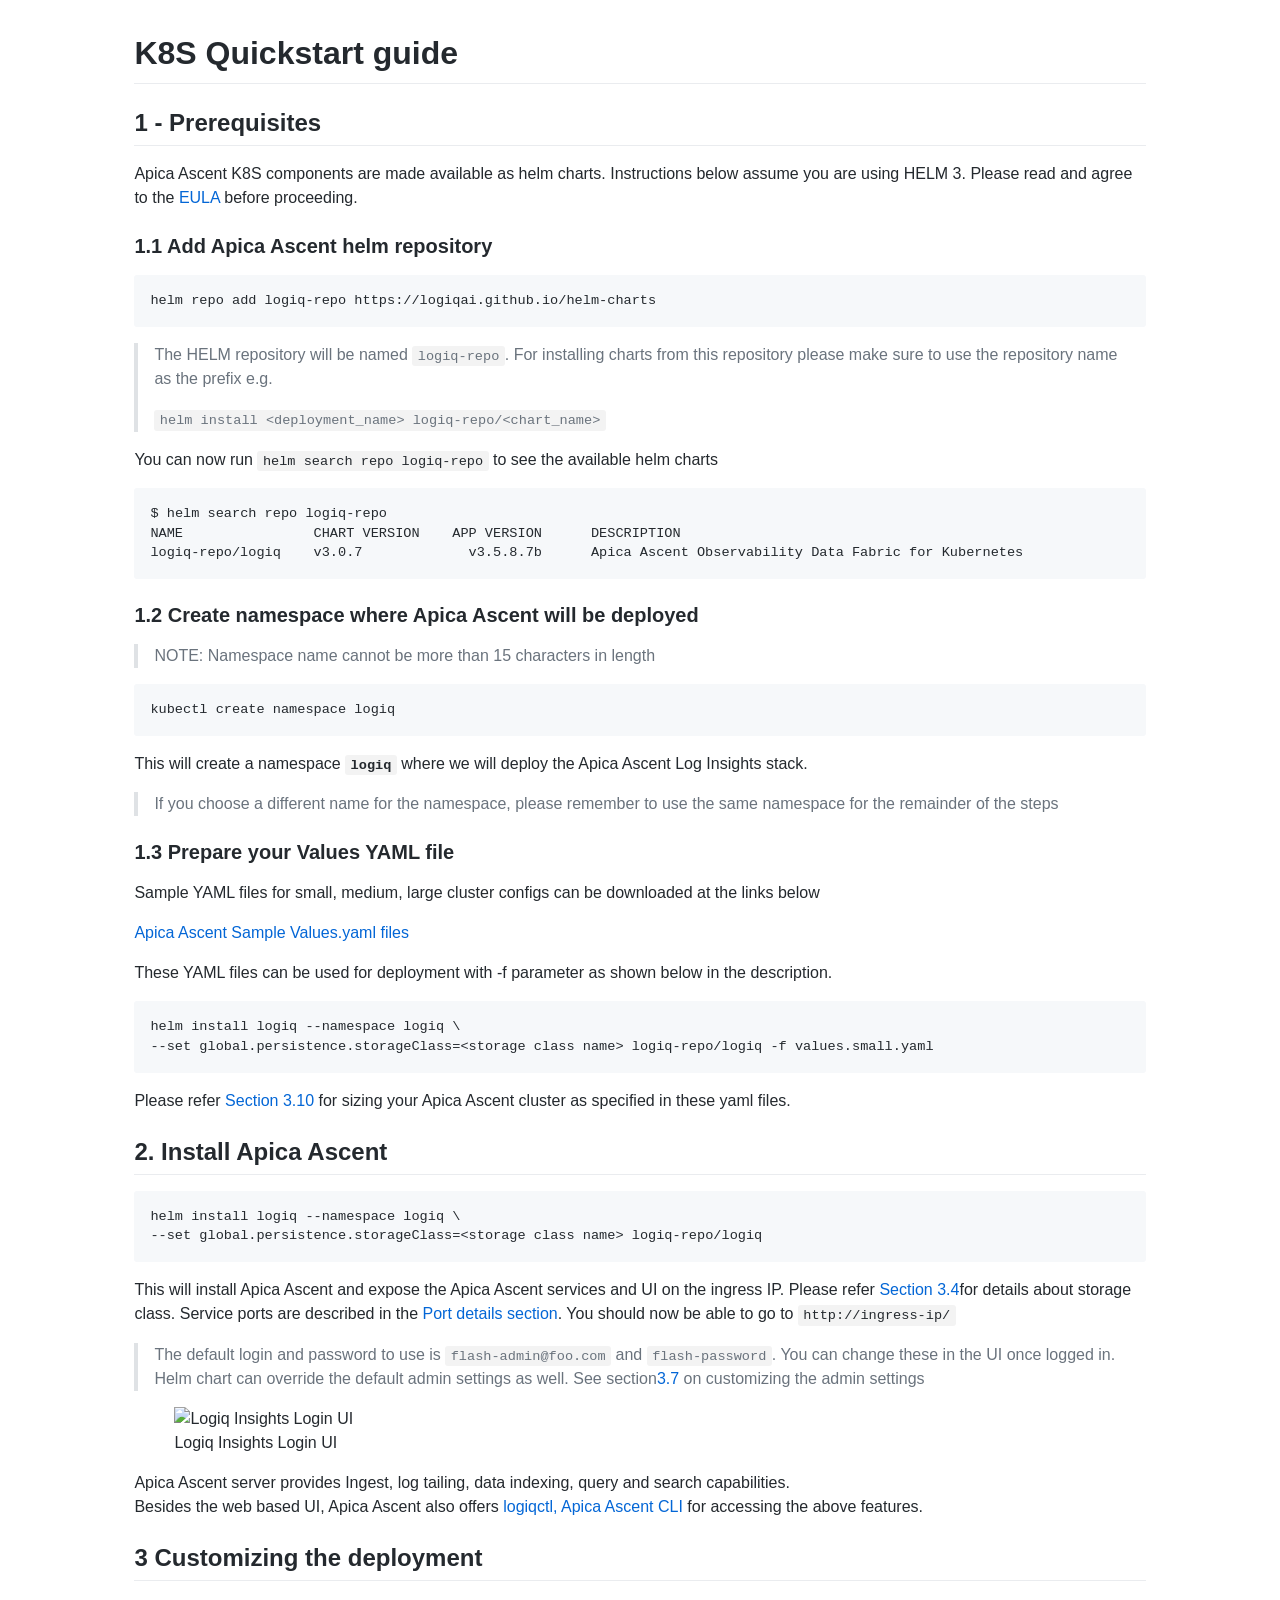
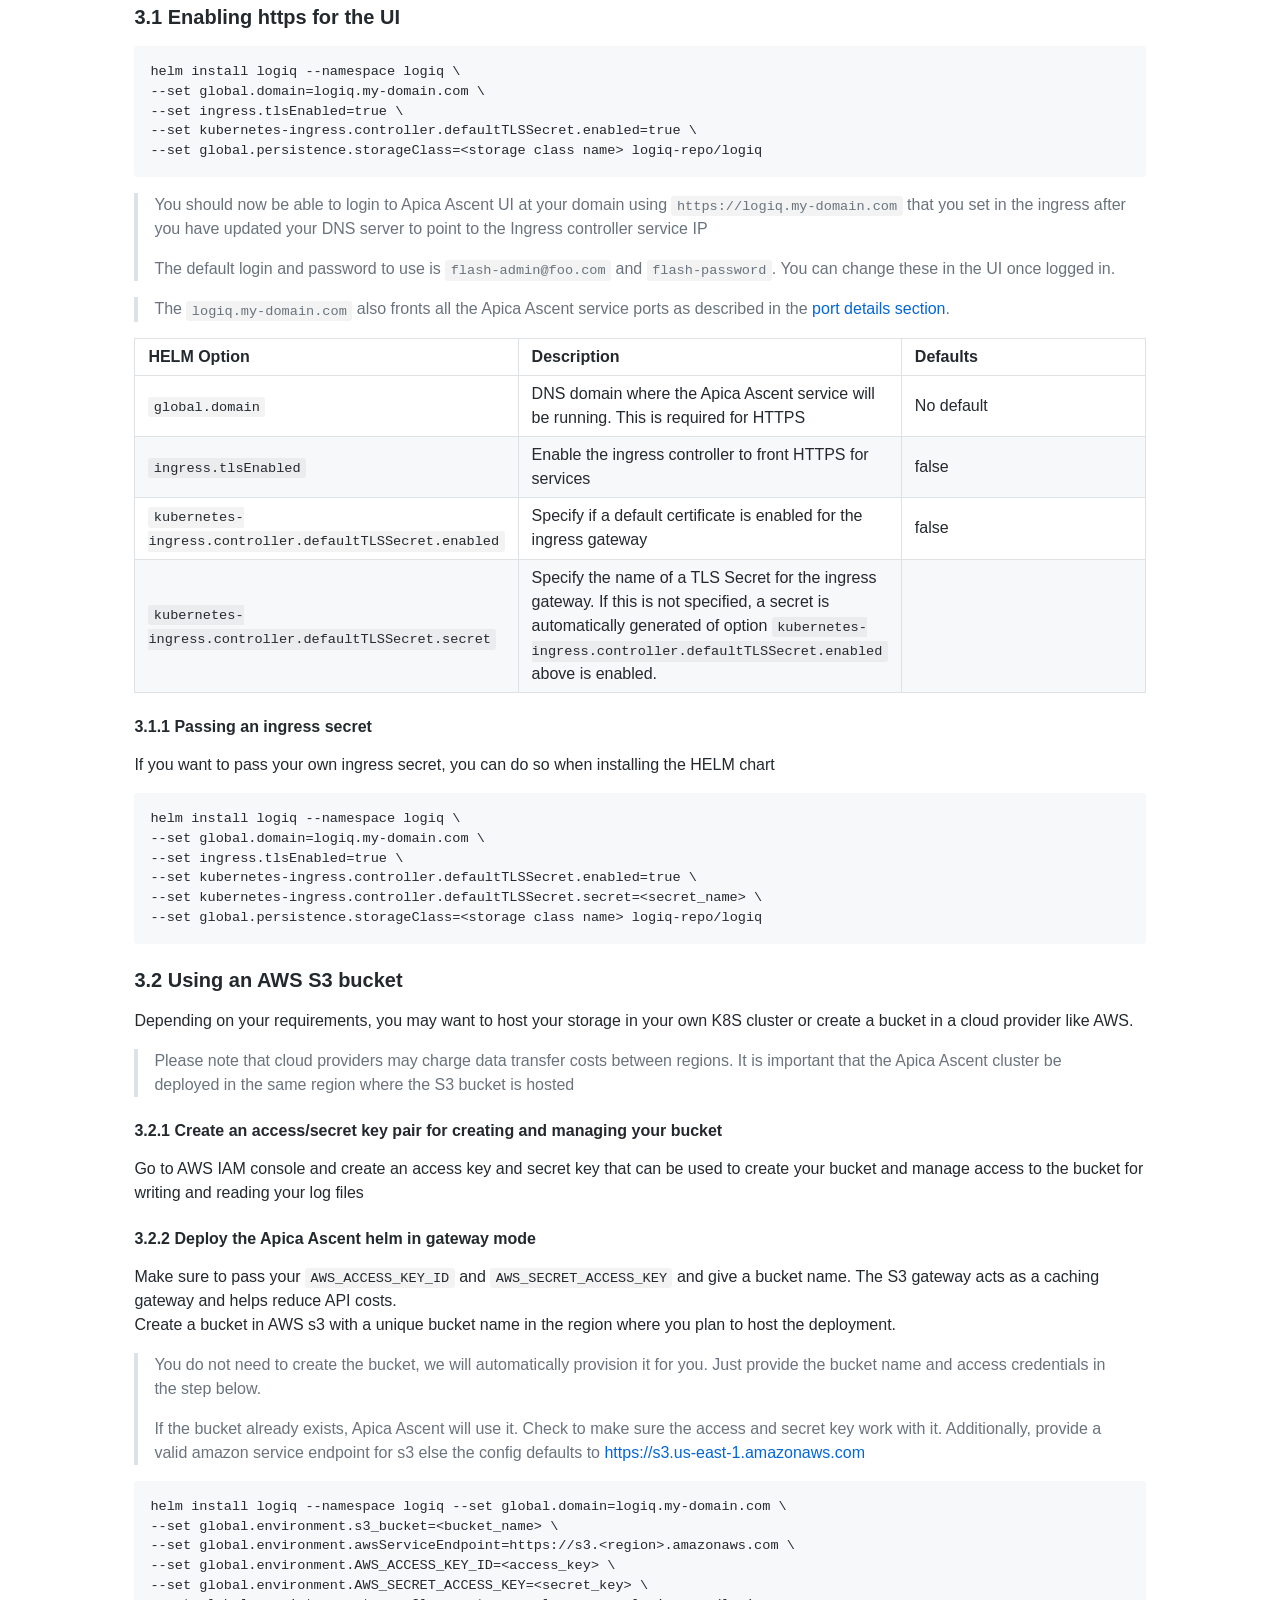
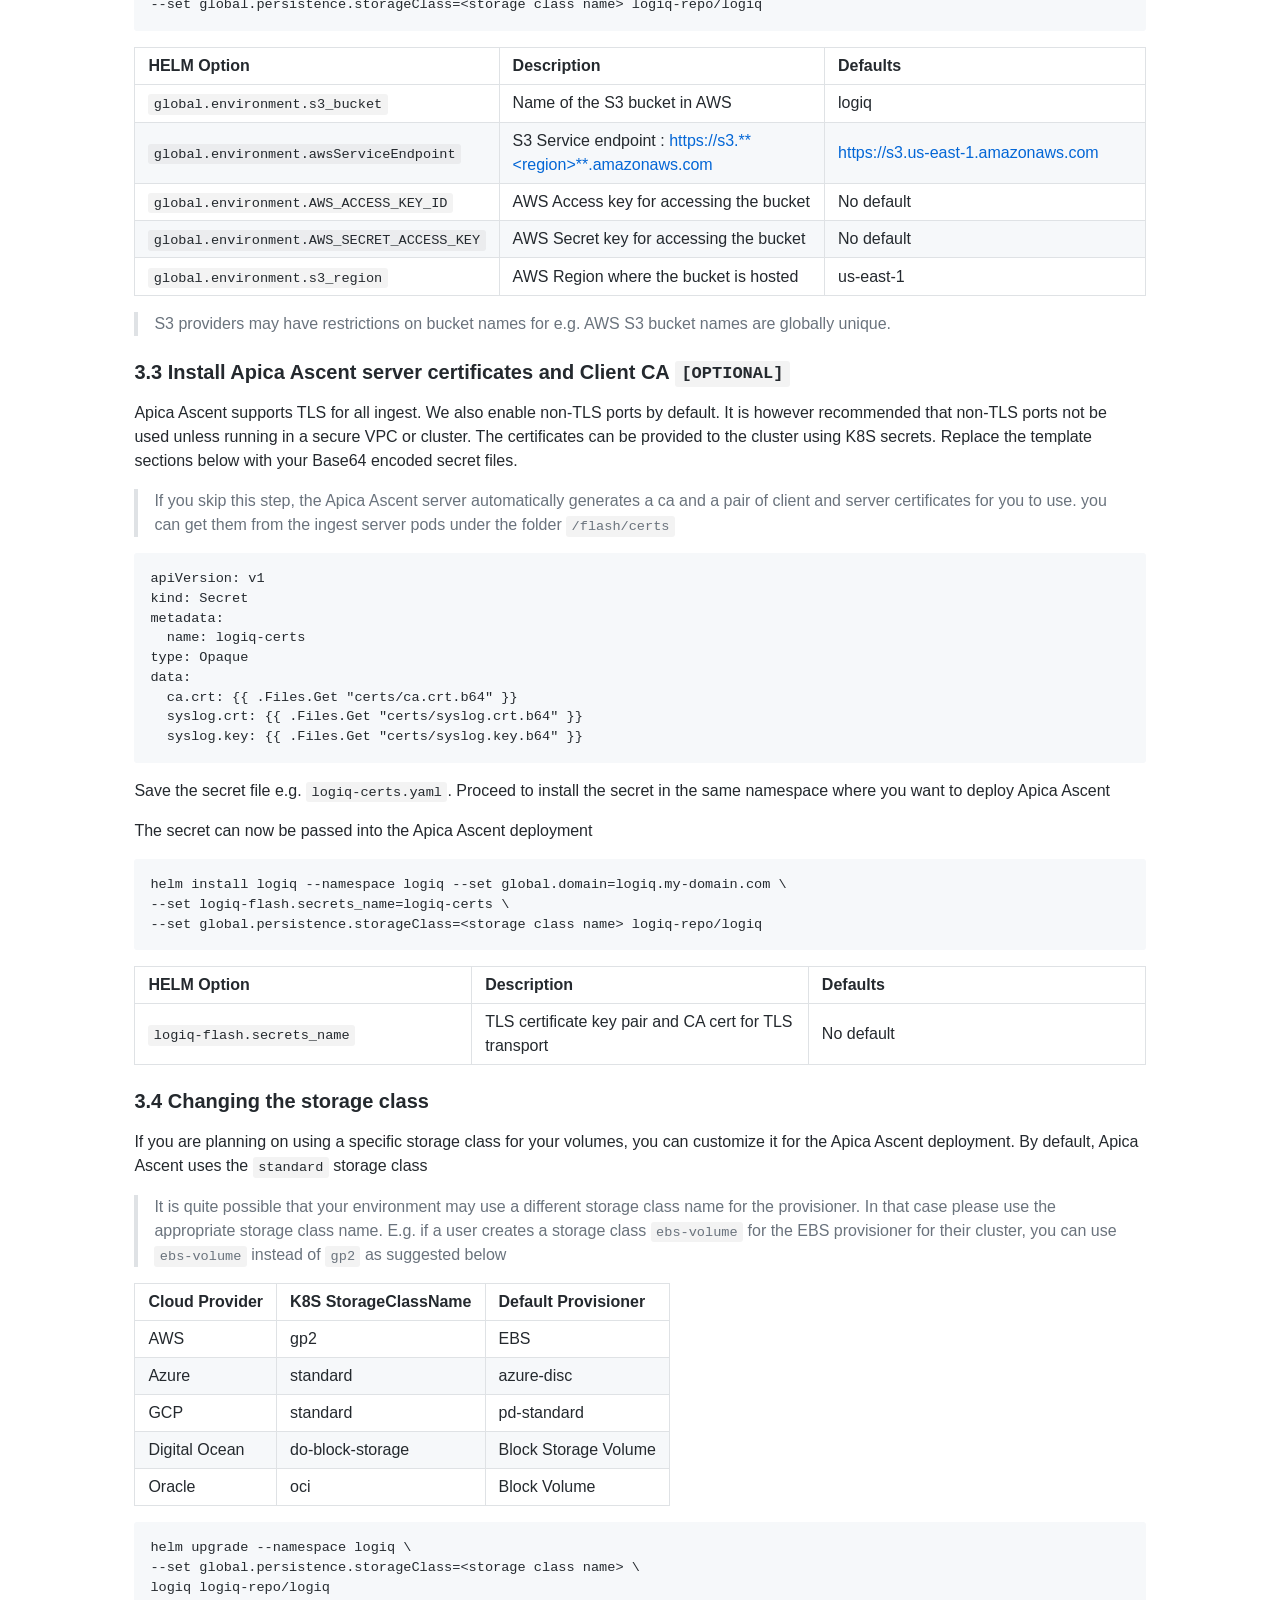
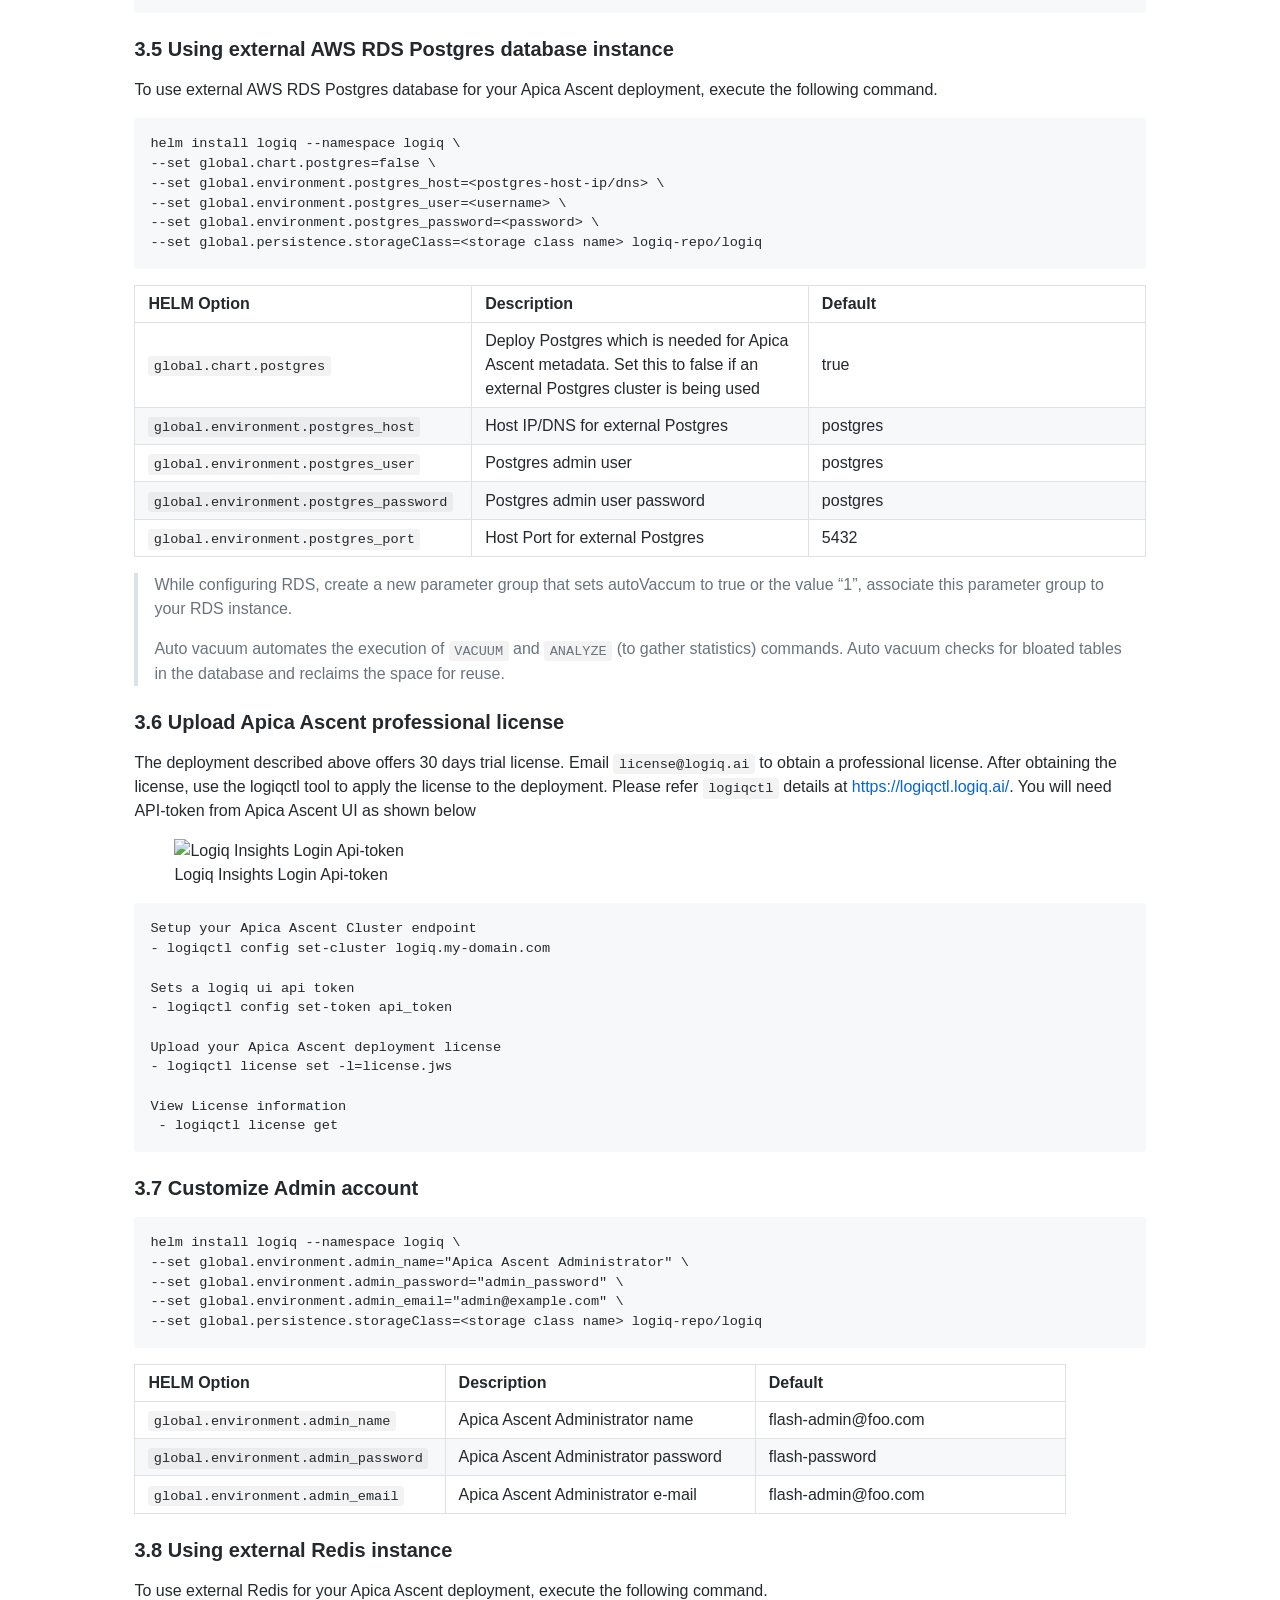
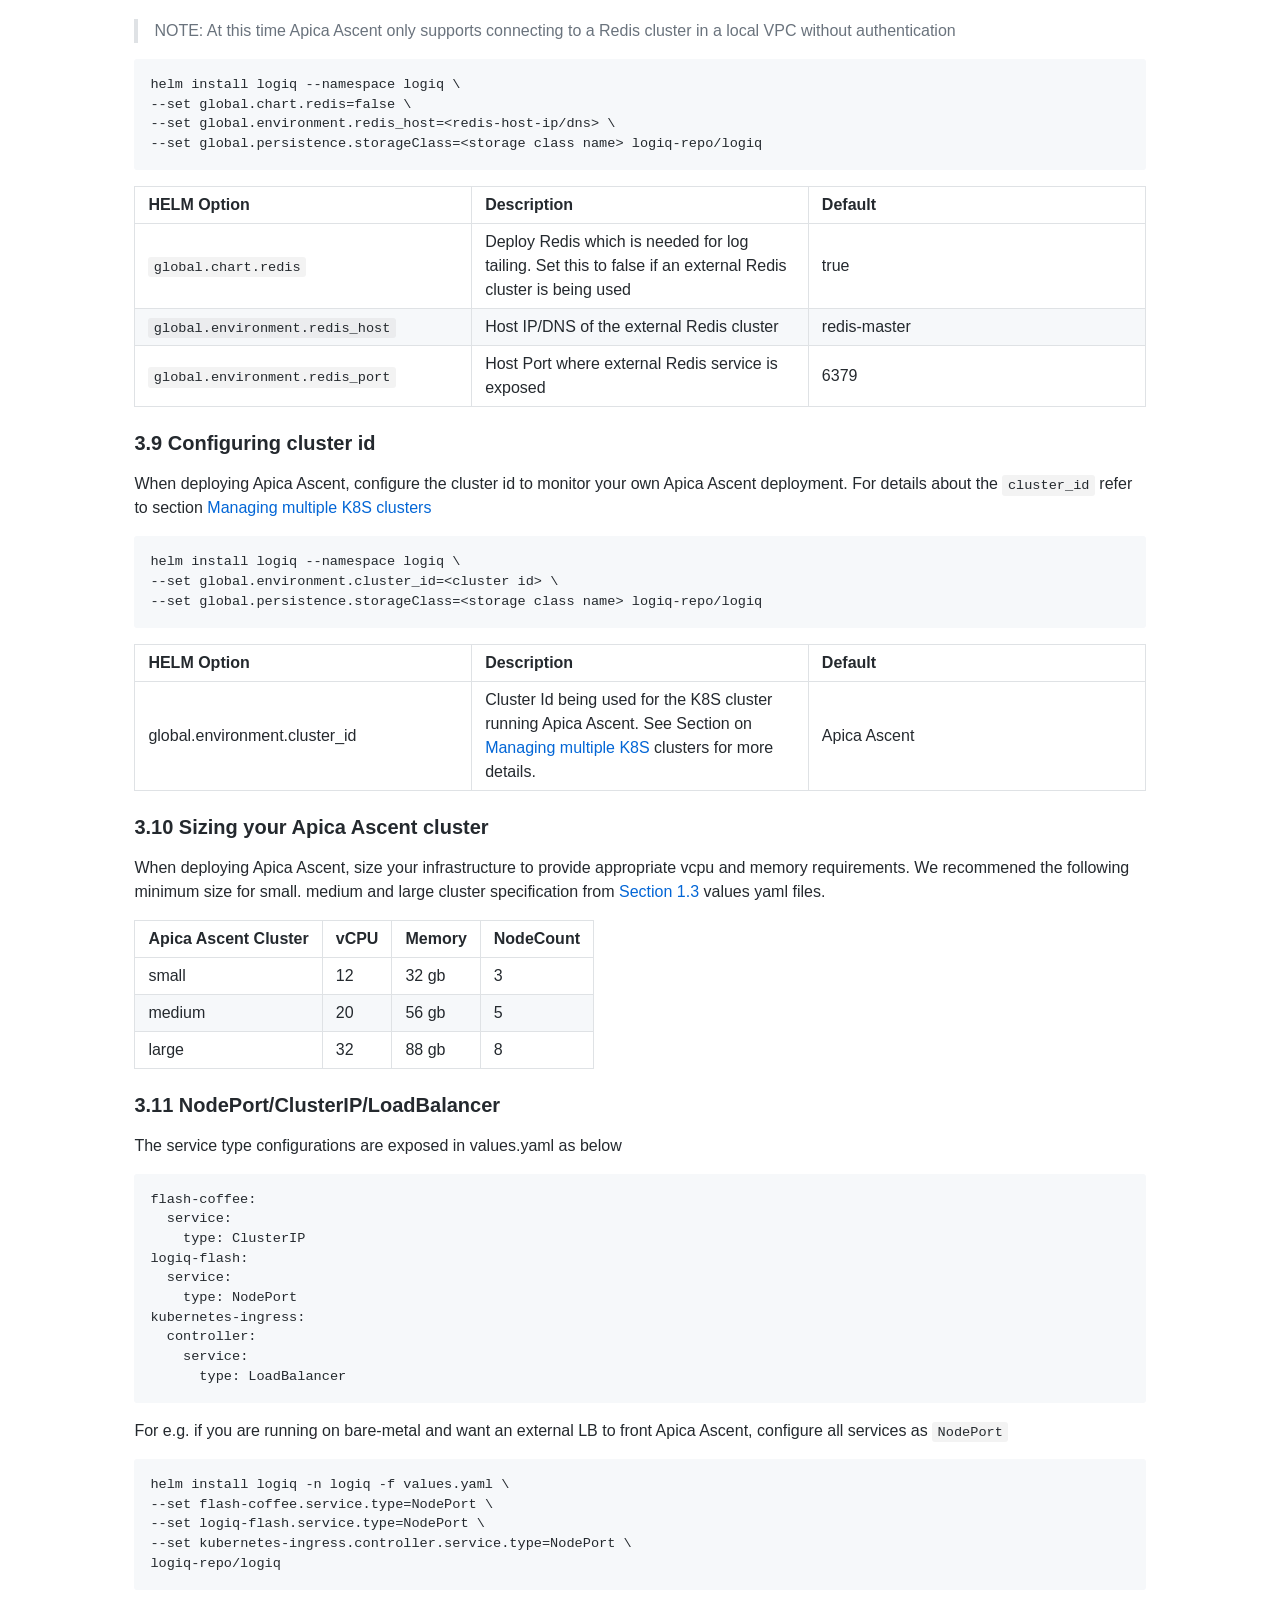
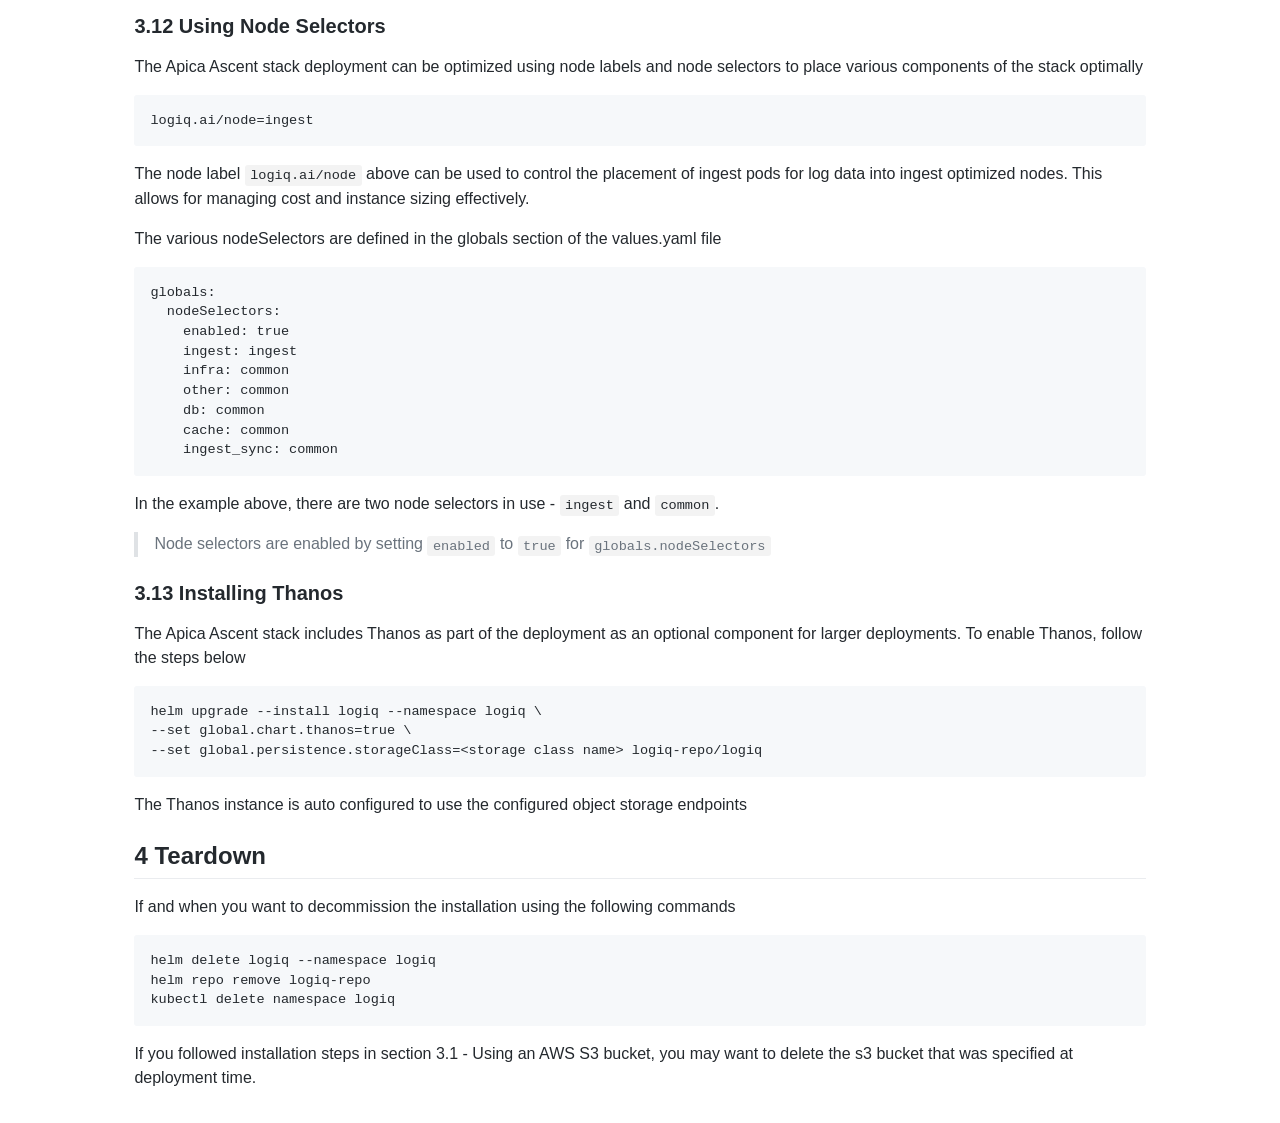
==== commit 32931d79: "Update chart to 2.0.1 and app 3.7.1" ====
--- a/index.html
+++ b/index.html
@@ -10,8 +10,8 @@
 <div class="markdown-body">
 <h1 id="k8s-quickstart-guide">K8S Quickstart guide</h1>
 <h2 id="prerequisites">1 - Prerequisites</h2>
-<p>LOGIQ.AI K8S components are made available as helm charts. Instructions below assume you are using HELM 3. Please read and agree to the <a href="https://docs.logiq.ai/eula/eula">EULA</a> before proceeding.</p>
-<h3 id="add-logiq.ai-helm-repository">1.1 Add LOGIQ.AI helm repository</h3>
+<p>Apica Ascent K8S components are made available as helm charts. Instructions below assume you are using HELM 3. Please read and agree to the <a href="https://docs.logiq.ai/eula/eula">EULA</a> before proceeding.</p>
+<h3 id="add-logiq.ai-helm-repository">1.1 Add Apica Ascent helm repository</h3>
 <div class="sourceCode" id="cb1"><pre class="sourceCode bash"><code class="sourceCode bash"><span id="cb1-1"><a href="#cb1-1" aria-hidden="true"></a><span class="ex">helm</span> repo add logiq-repo https://logiqai.github.io/helm-charts</span></code></pre></div>
 <blockquote>
 <p>The HELM repository will be named <code>logiq-repo</code>. For installing charts from this repository please make sure to use the repository name as the prefix e.g.</p>
@@ -20,35 +20,35 @@
 <p>You can now run <code>helm search repo logiq-repo</code> to see the available helm charts</p>
 <div class="sourceCode" id="cb2"><pre class="sourceCode bash"><code class="sourceCode bash"><span id="cb2-1"><a href="#cb2-1" aria-hidden="true"></a>$ <span class="ex">helm</span> search repo logiq-repo</span>
 <span id="cb2-2"><a href="#cb2-2" aria-hidden="true"></a><span class="ex">NAME</span>                CHART VERSION    APP VERSION      DESCRIPTION</span>
-<span id="cb2-3"><a href="#cb2-3" aria-hidden="true"></a><span class="ex">logiq-repo/logiq</span>    v3.0.7             v3.5.8.7b      LOGIQ.AI Observability Data Fabric for Kubernetes</span></code></pre></div>
-<h3 id="create-namespace-where-logiq.ai-will-be-deployed">1.2 Create namespace where LOGIQ.AI will be deployed</h3>
+<span id="cb2-3"><a href="#cb2-3" aria-hidden="true"></a><span class="ex">logiq-repo/logiq</span>    v3.0.7             v3.5.8.7b      Apica Ascent Observability Data Fabric for Kubernetes</span></code></pre></div>
+<h3 id="create-namespace-where-logiq.ai-will-be-deployed">1.2 Create namespace where Apica Ascent will be deployed</h3>
 <blockquote>
 <p>NOTE: Namespace name cannot be more than 15 characters in length</p>
 </blockquote>
 <div class="sourceCode" id="cb3"><pre class="sourceCode bash"><code class="sourceCode bash"><span id="cb3-1"><a href="#cb3-1" aria-hidden="true"></a><span class="ex">kubectl</span> create namespace logiq</span></code></pre></div>
-<p>This will create a namespace <strong><code>logiq</code></strong> where we will deploy the LOGIQ.AI Log Insights stack.</p>
+<p>This will create a namespace <strong><code>logiq</code></strong> where we will deploy the Apica Ascent Log Insights stack.</p>
 <blockquote>
 <p>If you choose a different name for the namespace, please remember to use the same namespace for the remainder of the steps</p>
 </blockquote>
 <h3 id="prepare-your-values-yaml-file">1.3 Prepare your Values YAML file</h3>
 <p>Sample YAML files for small, medium, large cluster configs can be downloaded at the links below</p>
-<p><a href="https://docs.logiq.ai/logiq-server/k8s-quickstart-guide#1-3-prepare-your-values-yaml-file">LOGIQ.AI Sample Values.yaml files</a></p>
+<p><a href="https://docs.logiq.ai/logiq-server/k8s-quickstart-guide#1-3-prepare-your-values-yaml-file">Apica Ascent Sample Values.yaml files</a></p>
 <p>These YAML files can be used for deployment with -f parameter as shown below in the description.</p>
 <div class="sourceCode" id="cb4"><pre class="sourceCode bash"><code class="sourceCode bash"><span id="cb4-1"><a href="#cb4-1" aria-hidden="true"></a><span class="ex">helm</span> install logiq --namespace logiq <span class="kw">\</span></span>
 <span id="cb4-2"><a href="#cb4-2" aria-hidden="true"></a><span class="ex">--set</span> global.persistence.storageClass=<span class="op">&lt;</span>storage class name<span class="op">&gt;</span> logiq-repo/logiq -f values.small.yaml</span></code></pre></div>
-<p>Please refer <a href="k8s-quickstart-guide.md#3-10-sizing-your-LOGIQ.AI-cluster">Section 3.10</a> for sizing your LOGIQ.AI cluster as specified in these yaml files.</p>
-<h2 id="install-logiq.ai">2. Install LOGIQ.AI</h2>
+<p>Please refer <a href="k8s-quickstart-guide.md#3-10-sizing-your-LOGIQ.AI-cluster">Section 3.10</a> for sizing your Apica Ascent cluster as specified in these yaml files.</p>
+<h2 id="install-logiq.ai">2. Install Apica Ascent</h2>
 <div class="sourceCode" id="cb5"><pre class="sourceCode bash"><code class="sourceCode bash"><span id="cb5-1"><a href="#cb5-1" aria-hidden="true"></a><span class="ex">helm</span> install logiq --namespace logiq <span class="kw">\</span></span>
 <span id="cb5-2"><a href="#cb5-2" aria-hidden="true"></a><span class="ex">--set</span> global.persistence.storageClass=<span class="op">&lt;</span>storage class name<span class="op">&gt;</span> logiq-repo/logiq</span></code></pre></div>
-<p>This will install LOGIQ.AI and expose the LOGIQ.AI services and UI on the ingress IP. Please refer <a href="k8s-quickstart-guide.md#3-4-changing-the-storage-class">Section 3.4</a>for details about storage class. Service ports are described in the <a href="https://docs.logiq.ai/logiq-server/quickstart-guide#ports">Port details section</a>. You should now be able to go to <code>http://ingress-ip/</code></p>
+<p>This will install Apica Ascent and expose the Apica Ascent services and UI on the ingress IP. Please refer <a href="k8s-quickstart-guide.md#3-4-changing-the-storage-class">Section 3.4</a>for details about storage class. Service ports are described in the <a href="https://docs.logiq.ai/logiq-server/quickstart-guide#ports">Port details section</a>. You should now be able to go to <code>http://ingress-ip/</code></p>
 <blockquote>
 <p>The default login and password to use is <code>flash-admin@foo.com</code> and <code>flash-password</code>. You can change these in the UI once logged in. Helm chart can override the default admin settings as well. See section<a href="k8s-quickstart-guide.md#3-7-customize-admin-account">3.7</a> on customizing the admin settings</p>
 </blockquote>
 <figure>
 <img src="https://github.com/logiqai/docs/raw/master/.gitbook/assets/Screen%20Shot%202022-03-19%20at%208.11.14%20AM.png" alt="Logiq Insights Login UI" /><figcaption aria-hidden="true">Logiq Insights Login UI</figcaption>
 </figure>
-<p>LOGIQ.AI server provides Ingest, log tailing, data indexing, query and search capabilities.<br />
-Besides the web based UI, LOGIQ.AI also offers <a href="https://docs.logiq.ai/logiq-cli">logiqctl, LOGIQ.AI CLI</a> for accessing the above features.</p>
+<p>Apica Ascent server provides Ingest, log tailing, data indexing, query and search capabilities.<br />
+Besides the web based UI, Apica Ascent also offers <a href="https://docs.logiq.ai/logiq-cli">logiqctl, Apica Ascent CLI</a> for accessing the above features.</p>
 <h2 id="customizing-the-deployment">3 Customizing the deployment</h2>
 <h3 id="enabling-https-for-the-ui">3.1 Enabling https for the UI</h3>
 <div class="sourceCode" id="cb6"><pre class="sourceCode bash"><code class="sourceCode bash"><span id="cb6-1"><a href="#cb6-1" aria-hidden="true"></a><span class="ex">helm</span> install logiq --namespace logiq <span class="kw">\</span></span>
@@ -57,11 +57,11 @@
 <span id="cb6-4"><a href="#cb6-4" aria-hidden="true"></a><span class="ex">--set</span> kubernetes-ingress.controller.defaultTLSSecret.enabled=true <span class="kw">\</span></span>
 <span id="cb6-5"><a href="#cb6-5" aria-hidden="true"></a><span class="ex">--set</span> global.persistence.storageClass=<span class="op">&lt;</span>storage class name<span class="op">&gt;</span> logiq-repo/logiq</span></code></pre></div>
 <blockquote>
-<p>You should now be able to login to LOGIQ.AI UI at your domain using <code>https://logiq.my-domain.com</code> that you set in the ingress after you have updated your DNS server to point to the Ingress controller service IP</p>
+<p>You should now be able to login to Apica Ascent UI at your domain using <code>https://logiq.my-domain.com</code> that you set in the ingress after you have updated your DNS server to point to the Ingress controller service IP</p>
 <p>The default login and password to use is <code>flash-admin@foo.com</code> and <code>flash-password</code>. You can change these in the UI once logged in.</p>
 </blockquote>
 <blockquote>
-<p>The <code>logiq.my-domain.com</code> also fronts all the LOGIQ.AI service ports as described in the <a href="quickstart-guide.md#ports">port details section</a>.</p>
+<p>The <code>logiq.my-domain.com</code> also fronts all the Apica Ascent service ports as described in the <a href="quickstart-guide.md#ports">port details section</a>.</p>
 </blockquote>
 <table>
 <colgroup>
@@ -79,7 +79,7 @@
 <tbody>
 <tr class="odd">
 <td style="text-align: left;"><code>global.domain</code></td>
-<td style="text-align: left;">DNS domain where the LOGIQ.AI service will be running. This is required for HTTPS</td>
+<td style="text-align: left;">DNS domain where the Apica Ascent service will be running. This is required for HTTPS</td>
 <td style="text-align: left;">No default</td>
 </tr>
 <tr class="even">
@@ -110,16 +110,16 @@
 <h3 id="using-an-aws-s3-bucket">3.2 Using an AWS S3 bucket</h3>
 <p>Depending on your requirements, you may want to host your storage in your own K8S cluster or create a bucket in a cloud provider like AWS.</p>
 <blockquote>
-<p>Please note that cloud providers may charge data transfer costs between regions. It is important that the LOGIQ.AI cluster be deployed in the same region where the S3 bucket is hosted</p>
+<p>Please note that cloud providers may charge data transfer costs between regions. It is important that the Apica Ascent cluster be deployed in the same region where the S3 bucket is hosted</p>
 </blockquote>
 <h4 id="create-an-accesssecret-key-pair-for-creating-and-managing-your-bucket">3.2.1 Create an access/secret key pair for creating and managing your bucket <a id="3-1-1"></a></h4>
 <p>Go to AWS IAM console and create an access key and secret key that can be used to create your bucket and manage access to the bucket for writing and reading your log files</p>
-<h4 id="deploy-the-logiq.ai-helm-in-gateway-mode">3.2.2 Deploy the LOGIQ.AI helm in gateway mode</h4>
+<h4 id="deploy-the-logiq.ai-helm-in-gateway-mode">3.2.2 Deploy the Apica Ascent helm in gateway mode</h4>
 <p>Make sure to pass your <code>AWS_ACCESS_KEY_ID</code> and <code>AWS_SECRET_ACCESS_KEY</code> and give a bucket name. The S3 gateway acts as a caching gateway and helps reduce API costs.<br />
 Create a bucket in AWS s3 with a unique bucket name in the region where you plan to host the deployment.</p>
 <blockquote>
 <p>You do not need to create the bucket, we will automatically provision it for you. Just provide the bucket name and access credentials in the step below.</p>
-<p>If the bucket already exists, LOGIQ.AI will use it. Check to make sure the access and secret key work with it. Additionally, provide a valid amazon service endpoint for s3 else the config defaults to <a href="https://s3.us-east-1.amazonaws.com">https://s3.us-east-1.amazonaws.com</a></p>
+<p>If the bucket already exists, Apica Ascent will use it. Check to make sure the access and secret key work with it. Additionally, provide a valid amazon service endpoint for s3 else the config defaults to <a href="https://s3.us-east-1.amazonaws.com">https://s3.us-east-1.amazonaws.com</a></p>
 </blockquote>
 <div class="sourceCode" id="cb8"><pre class="sourceCode bash"><code class="sourceCode bash"><span id="cb8-1"><a href="#cb8-1" aria-hidden="true"></a><span class="ex">helm</span> install logiq --namespace logiq --set global.domain=logiq.my-domain.com <span class="kw">\</span></span>
 <span id="cb8-2"><a href="#cb8-2" aria-hidden="true"></a><span class="ex">--set</span> global.environment.s3_bucket=<span class="op">&lt;</span>bucket_name<span class="op">&gt;</span> <span class="kw">\</span></span>
@@ -171,10 +171,10 @@
 <blockquote>
 <p>S3 providers may have restrictions on bucket names for e.g. AWS S3 bucket names are globally unique.</p>
 </blockquote>
-<h3 id="install-logiq.ai-server-certificates-and-client-ca-optional">3.3 Install LOGIQ.AI server certificates and Client CA <code>[OPTIONAL]</code></h3>
-<p>LOGIQ.AI supports TLS for all ingest. We also enable non-TLS ports by default. It is however recommended that non-TLS ports not be used unless running in a secure VPC or cluster. The certificates can be provided to the cluster using K8S secrets. Replace the template sections below with your Base64 encoded secret files.</p>
-<blockquote>
-<p>If you skip this step, the LOGIQ.AI server automatically generates a ca and a pair of client and server certificates for you to use. you can get them from the ingest server pods under the folder <code>/flash/certs</code></p>
+<h3 id="install-logiq.ai-server-certificates-and-client-ca-optional">3.3 Install Apica Ascent server certificates and Client CA <code>[OPTIONAL]</code></h3>
+<p>Apica Ascent supports TLS for all ingest. We also enable non-TLS ports by default. It is however recommended that non-TLS ports not be used unless running in a secure VPC or cluster. The certificates can be provided to the cluster using K8S secrets. Replace the template sections below with your Base64 encoded secret files.</p>
+<blockquote>
+<p>If you skip this step, the Apica Ascent server automatically generates a ca and a pair of client and server certificates for you to use. you can get them from the ingest server pods under the folder <code>/flash/certs</code></p>
 </blockquote>
 <div class="sourceCode" id="cb9"><pre class="sourceCode yaml"><code class="sourceCode yaml"><span id="cb9-1"><a href="#cb9-1" aria-hidden="true"></a><span class="fu">apiVersion</span><span class="kw">:</span><span class="at"> v1</span></span>
 <span id="cb9-2"><a href="#cb9-2" aria-hidden="true"></a><span class="fu">kind</span><span class="kw">:</span><span class="at"> Secret</span></span>
@@ -185,8 +185,8 @@
 <span id="cb9-7"><a href="#cb9-7" aria-hidden="true"></a><span class="at">  </span><span class="fu">ca.crt</span><span class="kw">:</span><span class="at"> </span><span class="kw">{</span><span class="at">{ .Files.Get </span><span class="st">&quot;certs/ca.crt.b64&quot;</span><span class="at"> </span><span class="kw">}</span><span class="at">}</span></span>
 <span id="cb9-8"><a href="#cb9-8" aria-hidden="true"></a><span class="at">  </span><span class="fu">syslog.crt</span><span class="kw">:</span><span class="at"> </span><span class="kw">{</span><span class="at">{ .Files.Get </span><span class="st">&quot;certs/syslog.crt.b64&quot;</span><span class="at"> </span><span class="kw">}</span><span class="at">}</span></span>
 <span id="cb9-9"><a href="#cb9-9" aria-hidden="true"></a><span class="at">  </span><span class="fu">syslog.key</span><span class="kw">:</span><span class="at"> </span><span class="kw">{</span><span class="at">{ .Files.Get </span><span class="st">&quot;certs/syslog.key.b64&quot;</span><span class="at"> </span><span class="kw">}</span><span class="at">}</span></span></code></pre></div>
-<p>Save the secret file e.g. <code>logiq-certs.yaml</code>. Proceed to install the secret in the same namespace where you want to deploy LOGIQ.AI</p>
-<p>The secret can now be passed into the LOGIQ.AI deployment</p>
+<p>Save the secret file e.g. <code>logiq-certs.yaml</code>. Proceed to install the secret in the same namespace where you want to deploy Apica Ascent</p>
+<p>The secret can now be passed into the Apica Ascent deployment</p>
 <div class="sourceCode" id="cb10"><pre class="sourceCode bash"><code class="sourceCode bash"><span id="cb10-1"><a href="#cb10-1" aria-hidden="true"></a><span class="ex">helm</span> install logiq --namespace logiq --set global.domain=logiq.my-domain.com <span class="kw">\</span></span>
 <span id="cb10-2"><a href="#cb10-2" aria-hidden="true"></a><span class="ex">--set</span> logiq-flash.secrets_name=logiq-certs <span class="kw">\</span></span>
 <span id="cb10-3"><a href="#cb10-3" aria-hidden="true"></a><span class="ex">--set</span> global.persistence.storageClass=<span class="op">&lt;</span>storage class name<span class="op">&gt;</span> logiq-repo/logiq</span></code></pre></div>
@@ -212,7 +212,7 @@
 </tbody>
 </table>
 <h3 id="changing-the-storage-class">3.4 Changing the storage class</h3>
-<p>If you are planning on using a specific storage class for your volumes, you can customize it for the LOGIQ.AI deployment. By default, LOGIQ.AI uses the <code>standard</code> storage class</p>
+<p>If you are planning on using a specific storage class for your volumes, you can customize it for the Apica Ascent deployment. By default, Apica Ascent uses the <code>standard</code> storage class</p>
 <blockquote>
 <p>It is quite possible that your environment may use a different storage class name for the provisioner. In that case please use the appropriate storage class name. E.g. if a user creates a storage class <code>ebs-volume</code> for the EBS provisioner for their cluster, you can use <code>ebs-volume</code> instead of <code>gp2</code> as suggested below</p>
 </blockquote>
@@ -256,7 +256,7 @@
 <span id="cb11-2"><a href="#cb11-2" aria-hidden="true"></a><span class="ex">--set</span> global.persistence.storageClass=<span class="op">&lt;</span>storage class name<span class="op">&gt;</span> <span class="kw">\</span></span>
 <span id="cb11-3"><a href="#cb11-3" aria-hidden="true"></a><span class="ex">logiq</span> logiq-repo/logiq</span></code></pre></div>
 <h3 id="using-external-aws-rds-postgres-database-instance">3.5 Using external AWS RDS Postgres database instance</h3>
-<p>To use external AWS RDS Postgres database for your LOGIQ.AI deployment, execute the following command.</p>
+<p>To use external AWS RDS Postgres database for your Apica Ascent deployment, execute the following command.</p>
 <div class="sourceCode" id="cb12"><pre class="sourceCode bash"><code class="sourceCode bash"><span id="cb12-1"><a href="#cb12-1" aria-hidden="true"></a><span class="ex">helm</span> install logiq --namespace logiq <span class="kw">\</span></span>
 <span id="cb12-2"><a href="#cb12-2" aria-hidden="true"></a><span class="ex">--set</span> global.chart.postgres=false <span class="kw">\</span></span>
 <span id="cb12-3"><a href="#cb12-3" aria-hidden="true"></a><span class="ex">--set</span> global.environment.postgres_host=<span class="op">&lt;</span>postgres-host-ip/dns<span class="op">&gt;</span> <span class="kw">\</span></span>
@@ -279,7 +279,7 @@
 <tbody>
 <tr class="odd">
 <td style="text-align: left;"><code>global.chart.postgres</code></td>
-<td style="text-align: left;">Deploy Postgres which is needed for LOGIQ.AI metadata. Set this to false if an external Postgres cluster is being used</td>
+<td style="text-align: left;">Deploy Postgres which is needed for Apica Ascent metadata. Set this to false if an external Postgres cluster is being used</td>
 <td style="text-align: left;">true</td>
 </tr>
 <tr class="even">
@@ -308,25 +308,25 @@
 <p>While configuring RDS, create a new parameter group that sets autoVaccum to true or the value “1”, associate this parameter group to your RDS instance.</p>
 <p>Auto vacuum automates the execution of <code>VACUUM</code> and <code>ANALYZE</code> (to gather statistics) commands. Auto vacuum checks for bloated tables in the database and reclaims the space for reuse.</p>
 </blockquote>
-<h3 id="upload-logiq.ai-professional-license">3.6 Upload LOGIQ.AI professional license</h3>
-<p>The deployment described above offers 30 days trial license. Email <code>license@logiq.ai</code> to obtain a professional license. After obtaining the license, use the logiqctl tool to apply the license to the deployment. Please refer <code>logiqctl</code> details at <a href="https://logiqctl.logiq.ai/">https://logiqctl.logiq.ai/</a>. You will need API-token from LOGIQ.AI UI as shown below</p>
+<h3 id="upload-logiq.ai-professional-license">3.6 Upload Apica Ascent professional license</h3>
+<p>The deployment described above offers 30 days trial license. Email <code>license@logiq.ai</code> to obtain a professional license. After obtaining the license, use the logiqctl tool to apply the license to the deployment. Please refer <code>logiqctl</code> details at <a href="https://logiqctl.logiq.ai/">https://logiqctl.logiq.ai/</a>. You will need API-token from Apica Ascent UI as shown below</p>
 <figure>
 <img src="https://github.com/logiqai/docs/raw/master/.gitbook/assets/Screen-Shot-2020-08-09-ALERT.png" alt="Logiq Insights Login Api-token" /><figcaption aria-hidden="true">Logiq Insights Login Api-token</figcaption>
 </figure>
-<div class="sourceCode" id="cb13"><pre class="sourceCode bash"><code class="sourceCode bash"><span id="cb13-1"><a href="#cb13-1" aria-hidden="true"></a><span class="ex">Setup</span> your LOGIQ.AI Cluster endpoint</span>
+<div class="sourceCode" id="cb13"><pre class="sourceCode bash"><code class="sourceCode bash"><span id="cb13-1"><a href="#cb13-1" aria-hidden="true"></a><span class="ex">Setup</span> your Apica Ascent Cluster endpoint</span>
 <span id="cb13-2"><a href="#cb13-2" aria-hidden="true"></a><span class="ex">-</span> logiqctl config set-cluster logiq.my-domain.com</span>
 <span id="cb13-3"><a href="#cb13-3" aria-hidden="true"></a></span>
 <span id="cb13-4"><a href="#cb13-4" aria-hidden="true"></a><span class="ex">Sets</span> a logiq ui api token</span>
 <span id="cb13-5"><a href="#cb13-5" aria-hidden="true"></a><span class="ex">-</span> logiqctl config set-token api_token</span>
 <span id="cb13-6"><a href="#cb13-6" aria-hidden="true"></a></span>
-<span id="cb13-7"><a href="#cb13-7" aria-hidden="true"></a><span class="ex">Upload</span> your LOGIQ.AI deployment license</span>
+<span id="cb13-7"><a href="#cb13-7" aria-hidden="true"></a><span class="ex">Upload</span> your Apica Ascent deployment license</span>
 <span id="cb13-8"><a href="#cb13-8" aria-hidden="true"></a><span class="ex">-</span> logiqctl license set -l=license.jws</span>
 <span id="cb13-9"><a href="#cb13-9" aria-hidden="true"></a></span>
 <span id="cb13-10"><a href="#cb13-10" aria-hidden="true"></a><span class="ex">View</span> License information</span>
 <span id="cb13-11"><a href="#cb13-11" aria-hidden="true"></a> <span class="ex">-</span> logiqctl license get</span></code></pre></div>
 <h3 id="customize-admin-account">3.7 Customize Admin account</h3>
 <div class="sourceCode" id="cb14"><pre class="sourceCode bash"><code class="sourceCode bash"><span id="cb14-1"><a href="#cb14-1" aria-hidden="true"></a><span class="ex">helm</span> install logiq --namespace logiq <span class="kw">\</span></span>
-<span id="cb14-2"><a href="#cb14-2" aria-hidden="true"></a><span class="ex">--set</span> global.environment.admin_name=<span class="st">&quot;LOGIQ.AI Administrator&quot;</span> <span class="kw">\</span></span>
+<span id="cb14-2"><a href="#cb14-2" aria-hidden="true"></a><span class="ex">--set</span> global.environment.admin_name=<span class="st">&quot;Apica Ascent Administrator&quot;</span> <span class="kw">\</span></span>
 <span id="cb14-3"><a href="#cb14-3" aria-hidden="true"></a><span class="ex">--set</span> global.environment.admin_password=<span class="st">&quot;admin_password&quot;</span> <span class="kw">\</span></span>
 <span id="cb14-4"><a href="#cb14-4" aria-hidden="true"></a><span class="ex">--set</span> global.environment.admin_email=<span class="st">&quot;admin@example.com&quot;</span> <span class="kw">\</span></span>
 <span id="cb14-5"><a href="#cb14-5" aria-hidden="true"></a><span class="ex">--set</span> global.persistence.storageClass=<span class="op">&lt;</span>storage class name<span class="op">&gt;</span> logiq-repo/logiq</span></code></pre></div>
@@ -346,25 +346,25 @@
 <tbody>
 <tr class="odd">
 <td style="text-align: left;"><code>global.environment.admin_name</code></td>
-<td style="text-align: left;">LOGIQ.AI Administrator name</td>
+<td style="text-align: left;">Apica Ascent Administrator name</td>
 <td style="text-align: left;">flash-admin@foo.com</td>
 </tr>
 <tr class="even">
 <td style="text-align: left;"><code>global.environment.admin_password</code></td>
-<td style="text-align: left;">LOGIQ.AI Administrator password</td>
+<td style="text-align: left;">Apica Ascent Administrator password</td>
 <td style="text-align: left;">flash-password</td>
 </tr>
 <tr class="odd">
 <td style="text-align: left;"><code>global.environment.admin_email</code></td>
-<td style="text-align: left;">LOGIQ.AI Administrator e-mail</td>
+<td style="text-align: left;">Apica Ascent Administrator e-mail</td>
 <td style="text-align: left;">flash-admin@foo.com</td>
 </tr>
 </tbody>
 </table>
 <h3 id="using-external-redis-instance">3.8 Using external Redis instance</h3>
-<p>To use external Redis for your LOGIQ.AI deployment, execute the following command.</p>
-<blockquote>
-<p>NOTE: At this time LOGIQ.AI only supports connecting to a Redis cluster in a local VPC without authentication</p>
+<p>To use external Redis for your Apica Ascent deployment, execute the following command.</p>
+<blockquote>
+<p>NOTE: At this time Apica Ascent only supports connecting to a Redis cluster in a local VPC without authentication</p>
 </blockquote>
 <div class="sourceCode" id="cb15"><pre class="sourceCode bash"><code class="sourceCode bash"><span id="cb15-1"><a href="#cb15-1" aria-hidden="true"></a><span class="ex">helm</span> install logiq --namespace logiq <span class="kw">\</span></span>
 <span id="cb15-2"><a href="#cb15-2" aria-hidden="true"></a><span class="ex">--set</span> global.chart.redis=false <span class="kw">\</span></span>
@@ -402,7 +402,7 @@
 </tbody>
 </table>
 <h3 id="configuring-cluster-id">3.9 Configuring cluster id</h3>
-<p>When deploying LOGIQ.AI, configure the cluster id to monitor your own LOGIQ.AI deployment. For details about the <code>cluster_id</code> refer to section <a href="agentless.md#managing-multiple-k-8-s-clusters-in-a-single-logiq-instance">Managing multiple K8S clusters</a></p>
+<p>When deploying Apica Ascent, configure the cluster id to monitor your own Apica Ascent deployment. For details about the <code>cluster_id</code> refer to section <a href="agentless.md#managing-multiple-k-8-s-clusters-in-a-single-logiq-instance">Managing multiple K8S clusters</a></p>
 <div class="sourceCode" id="cb16"><pre class="sourceCode bash"><code class="sourceCode bash"><span id="cb16-1"><a href="#cb16-1" aria-hidden="true"></a><span class="ex">helm</span> install logiq --namespace logiq <span class="kw">\</span></span>
 <span id="cb16-2"><a href="#cb16-2" aria-hidden="true"></a><span class="ex">--set</span> global.environment.cluster_id=<span class="op">&lt;</span>cluster id<span class="op">&gt;</span> <span class="kw">\</span></span>
 <span id="cb16-3"><a href="#cb16-3" aria-hidden="true"></a><span class="ex">--set</span> global.persistence.storageClass=<span class="op">&lt;</span>storage class name<span class="op">&gt;</span> logiq-repo/logiq</span></code></pre></div>
@@ -422,17 +422,17 @@
 <tbody>
 <tr class="odd">
 <td style="text-align: left;">global.environment.cluster_id</td>
-<td style="text-align: left;">Cluster Id being used for the K8S cluster running LOGIQ.AI. See Section on <a href="agentless.md#managing-multiple-k-8-s-clusters-in-a-single-logiq-instance">Managing multiple K8S</a> clusters for more details.</td>
-<td style="text-align: left;">LOGIQ.AI</td>
-</tr>
-</tbody>
-</table>
-<h3 id="sizing-your-logiq.ai-cluster">3.10 Sizing your LOGIQ.AI cluster</h3>
-<p>When deploying LOGIQ.AI, size your infrastructure to provide appropriate vcpu and memory requirements. We recommened the following minimum size for small. medium and large cluster specification from <a href="k8s-quickstart-guide.md#1-3-prepare-your-values-YAML-file">Section 1.3</a> values yaml files.</p>
-<table>
-<thead>
-<tr class="header">
-<th style="text-align: left;">LOGIQ.AI Cluster</th>
+<td style="text-align: left;">Cluster Id being used for the K8S cluster running Apica Ascent. See Section on <a href="agentless.md#managing-multiple-k-8-s-clusters-in-a-single-logiq-instance">Managing multiple K8S</a> clusters for more details.</td>
+<td style="text-align: left;">Apica Ascent</td>
+</tr>
+</tbody>
+</table>
+<h3 id="sizing-your-logiq.ai-cluster">3.10 Sizing your Apica Ascent cluster</h3>
+<p>When deploying Apica Ascent, size your infrastructure to provide appropriate vcpu and memory requirements. We recommened the following minimum size for small. medium and large cluster specification from <a href="k8s-quickstart-guide.md#1-3-prepare-your-values-YAML-file">Section 1.3</a> values yaml files.</p>
+<table>
+<thead>
+<tr class="header">
+<th style="text-align: left;">Apica Ascent Cluster</th>
 <th style="text-align: left;">vCPU</th>
 <th style="text-align: left;">Memory</th>
 <th style="text-align: left;">NodeCount</th>
@@ -471,14 +471,14 @@
 <span id="cb17-8"><a href="#cb17-8" aria-hidden="true"></a>  <span class="ex">controller</span>:</span>
 <span id="cb17-9"><a href="#cb17-9" aria-hidden="true"></a>    <span class="ex">service</span>:</span>
 <span id="cb17-10"><a href="#cb17-10" aria-hidden="true"></a>      <span class="ex">type</span>: LoadBalancer</span></code></pre></div>
-<p>For e.g. if you are running on bare-metal and want an external LB to front LOGIQ.AI, configure all services as <code>NodePort</code></p>
+<p>For e.g. if you are running on bare-metal and want an external LB to front Apica Ascent, configure all services as <code>NodePort</code></p>
 <div class="sourceCode" id="cb18"><pre class="sourceCode bash"><code class="sourceCode bash"><span id="cb18-1"><a href="#cb18-1" aria-hidden="true"></a><span class="ex">helm</span> install logiq -n logiq -f values.yaml <span class="kw">\</span></span>
 <span id="cb18-2"><a href="#cb18-2" aria-hidden="true"></a><span class="ex">--set</span> flash-coffee.service.type=NodePort <span class="kw">\</span></span>
 <span id="cb18-3"><a href="#cb18-3" aria-hidden="true"></a><span class="ex">--set</span> logiq-flash.service.type=NodePort <span class="kw">\</span></span>
 <span id="cb18-4"><a href="#cb18-4" aria-hidden="true"></a><span class="ex">--set</span> kubernetes-ingress.controller.service.type=NodePort <span class="kw">\</span></span>
 <span id="cb18-5"><a href="#cb18-5" aria-hidden="true"></a><span class="ex">logiq-repo/logiq</span></span></code></pre></div>
 <h3 id="using-node-selectors">3.12 Using Node Selectors</h3>
-<p>The LOGIQ.AI stack deployment can be optimized using node labels and node selectors to place various components of the stack optimally</p>
+<p>The Apica Ascent stack deployment can be optimized using node labels and node selectors to place various components of the stack optimally</p>
 <div class="sourceCode" id="cb19"><pre class="sourceCode bash"><code class="sourceCode bash"><span id="cb19-1"><a href="#cb19-1" aria-hidden="true"></a><span class="ex">logiq.ai</span>/<span class="va">node=</span>ingest</span></code></pre></div>
 <p>The node label <code>logiq.ai/node</code> above can be used to control the placement of ingest pods for log data into ingest optimized nodes. This allows for managing cost and instance sizing effectively.</p>
 <p>The various nodeSelectors are defined in the globals section of the values.yaml file</p>
@@ -496,7 +496,7 @@
 <p>Node selectors are enabled by setting <code>enabled</code> to <code>true</code> for <code>globals.nodeSelectors</code></p>
 </blockquote>
 <h3 id="installing-thanos">3.13 Installing Thanos</h3>
-<p>The LOGIQ.AI stack includes Thanos as part of the deployment as an optional component for larger deployments. To enable Thanos, follow the steps below</p>
+<p>The Apica Ascent stack includes Thanos as part of the deployment as an optional component for larger deployments. To enable Thanos, follow the steps below</p>
 <div class="sourceCode" id="cb21"><pre class="sourceCode bash"><code class="sourceCode bash"><span id="cb21-1"><a href="#cb21-1" aria-hidden="true"></a><span class="ex">helm</span> upgrade --install logiq --namespace logiq <span class="kw">\</span></span>
 <span id="cb21-2"><a href="#cb21-2" aria-hidden="true"></a><span class="ex">--set</span> global.chart.thanos=true <span class="dt">\ </span></span>
 <span id="cb21-3"><a href="#cb21-3" aria-hidden="true"></a><span class="ex">--set</span> global.persistence.storageClass=<span class="op">&lt;</span>storage class name<span class="op">&gt;</span> logiq-repo/logiq</span></code></pre></div>
